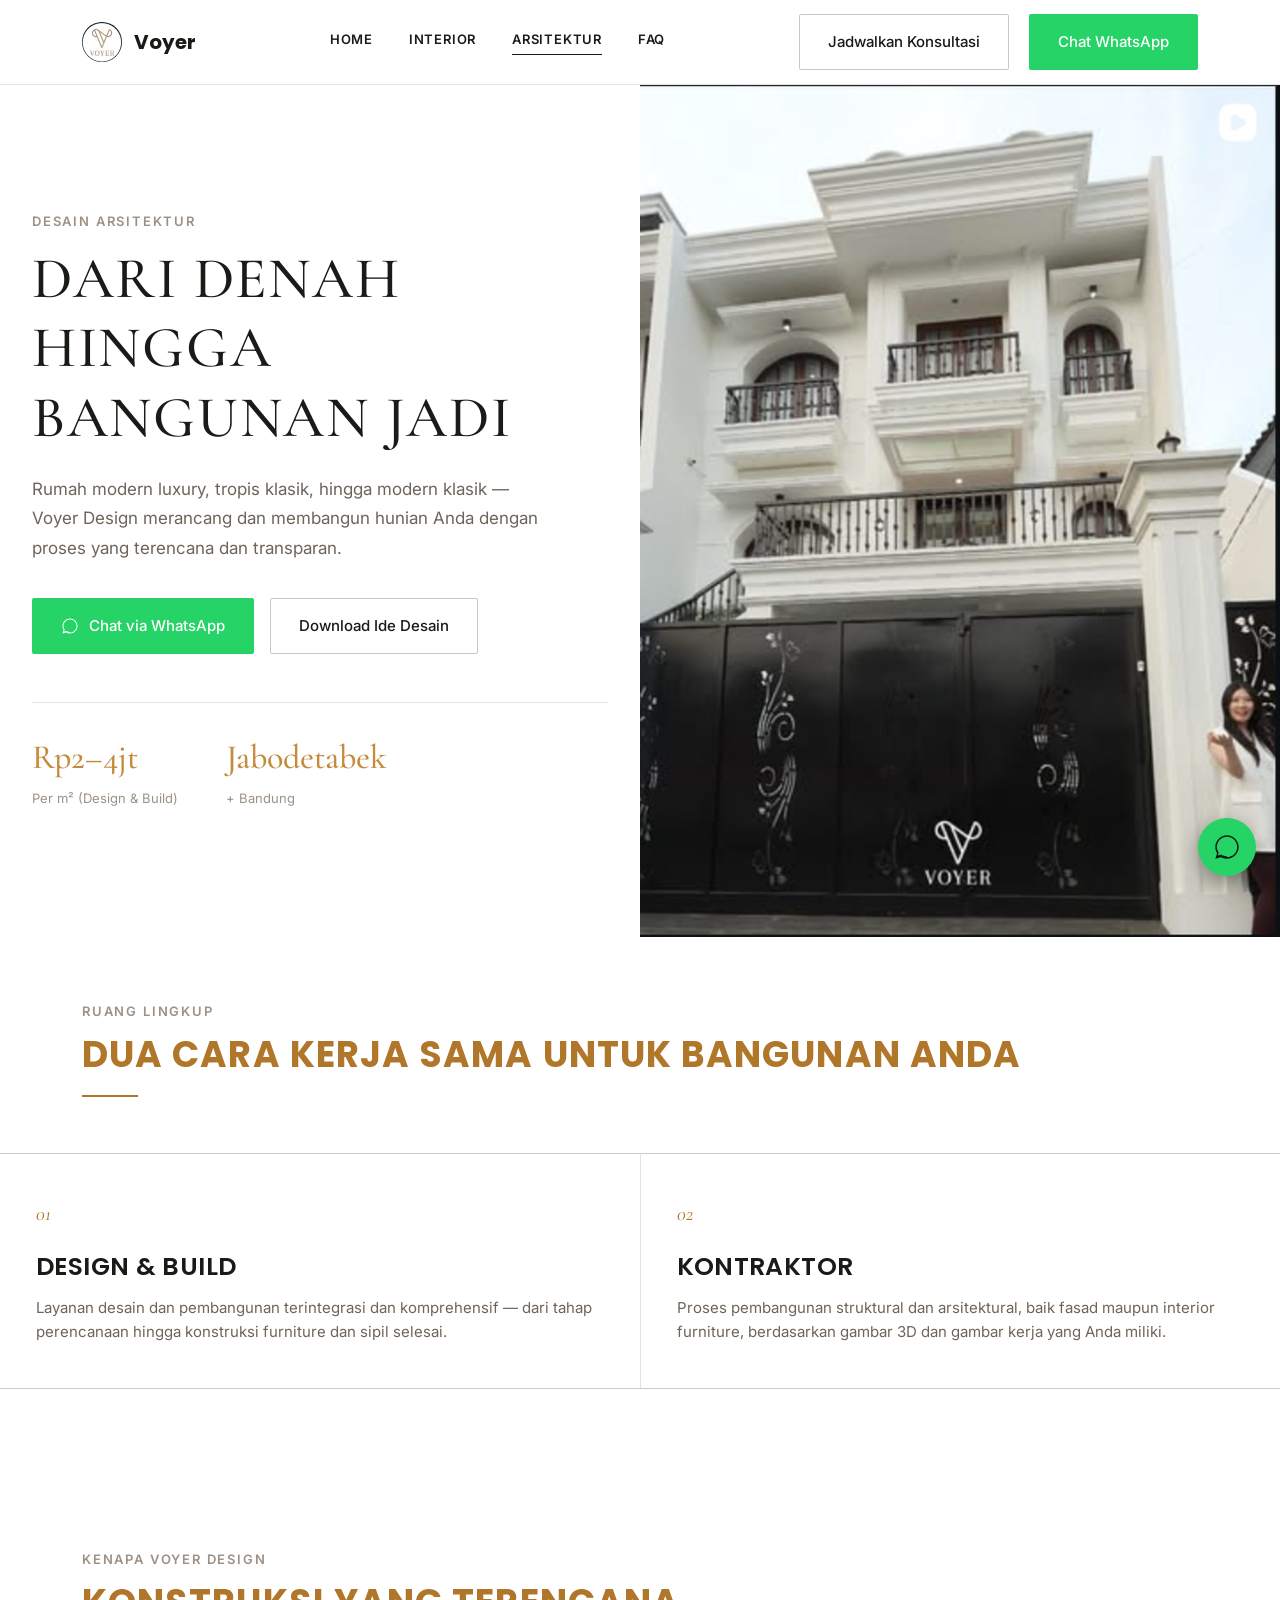
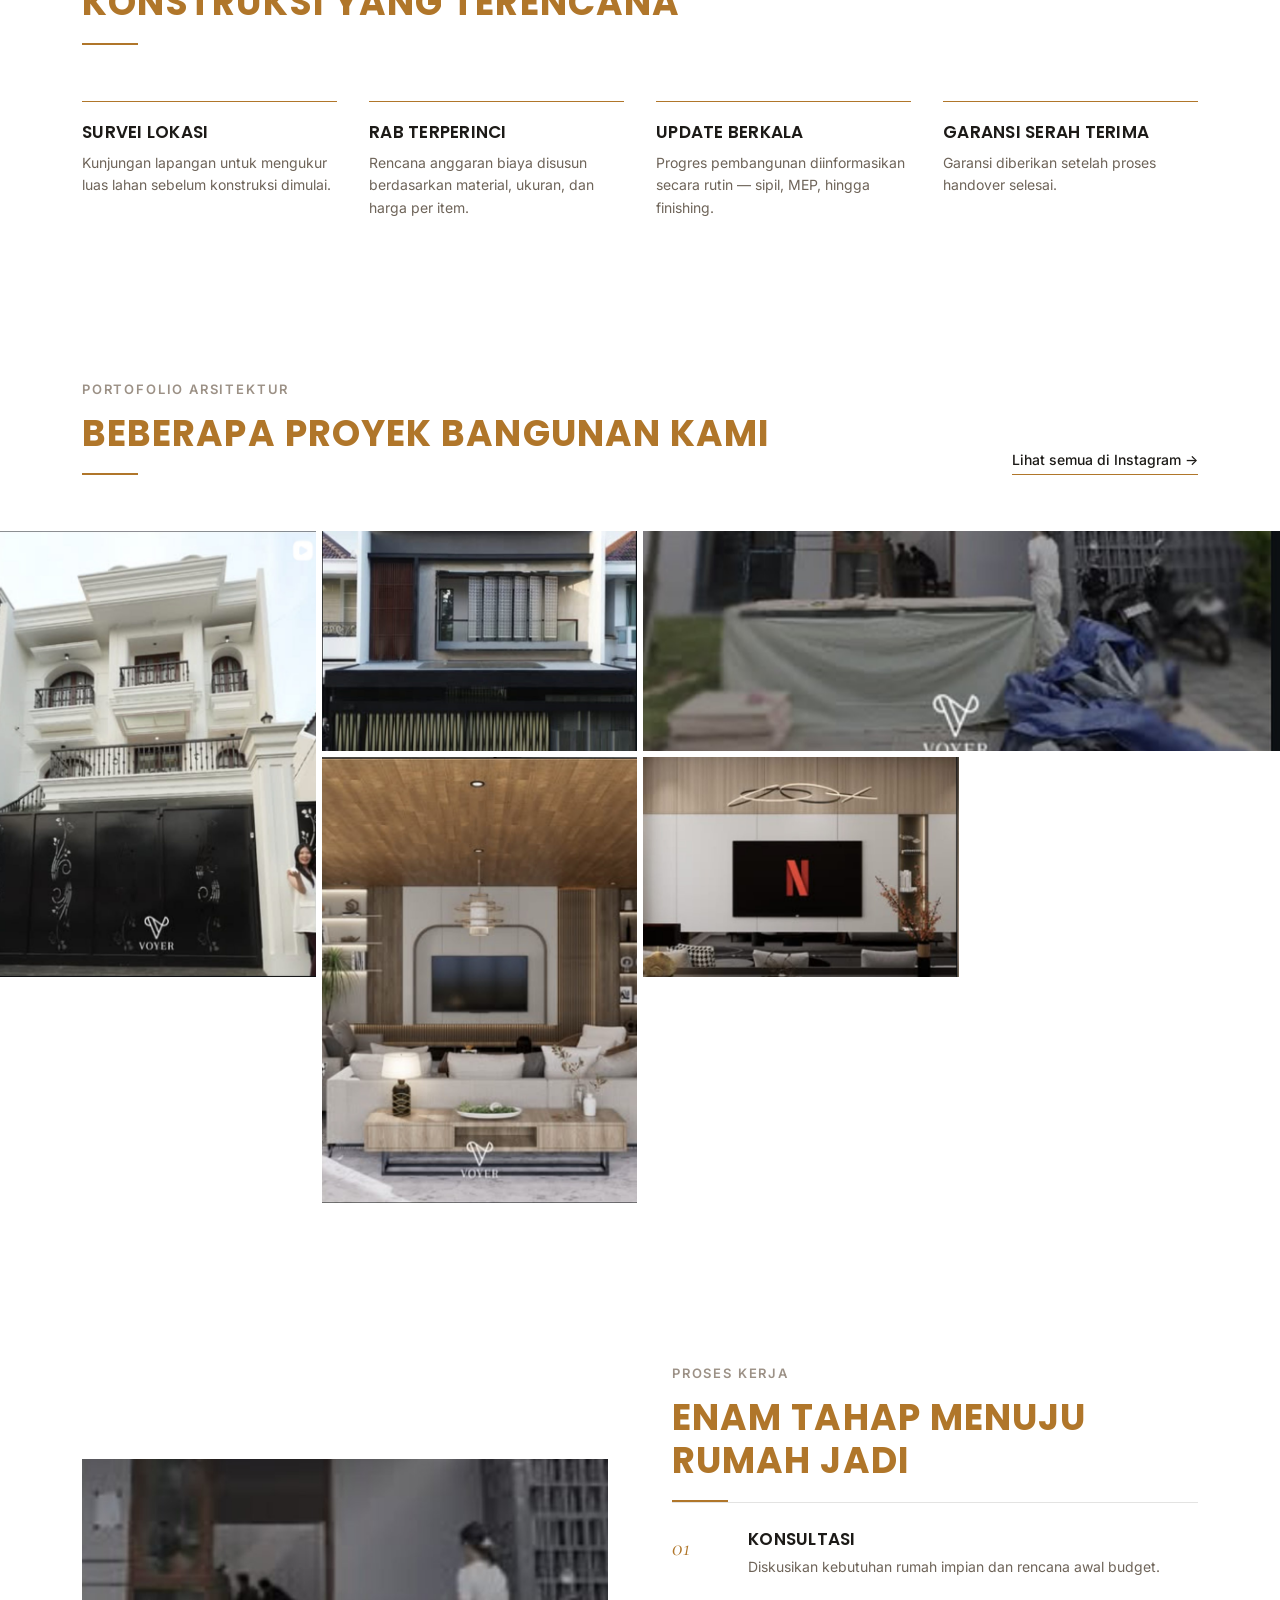
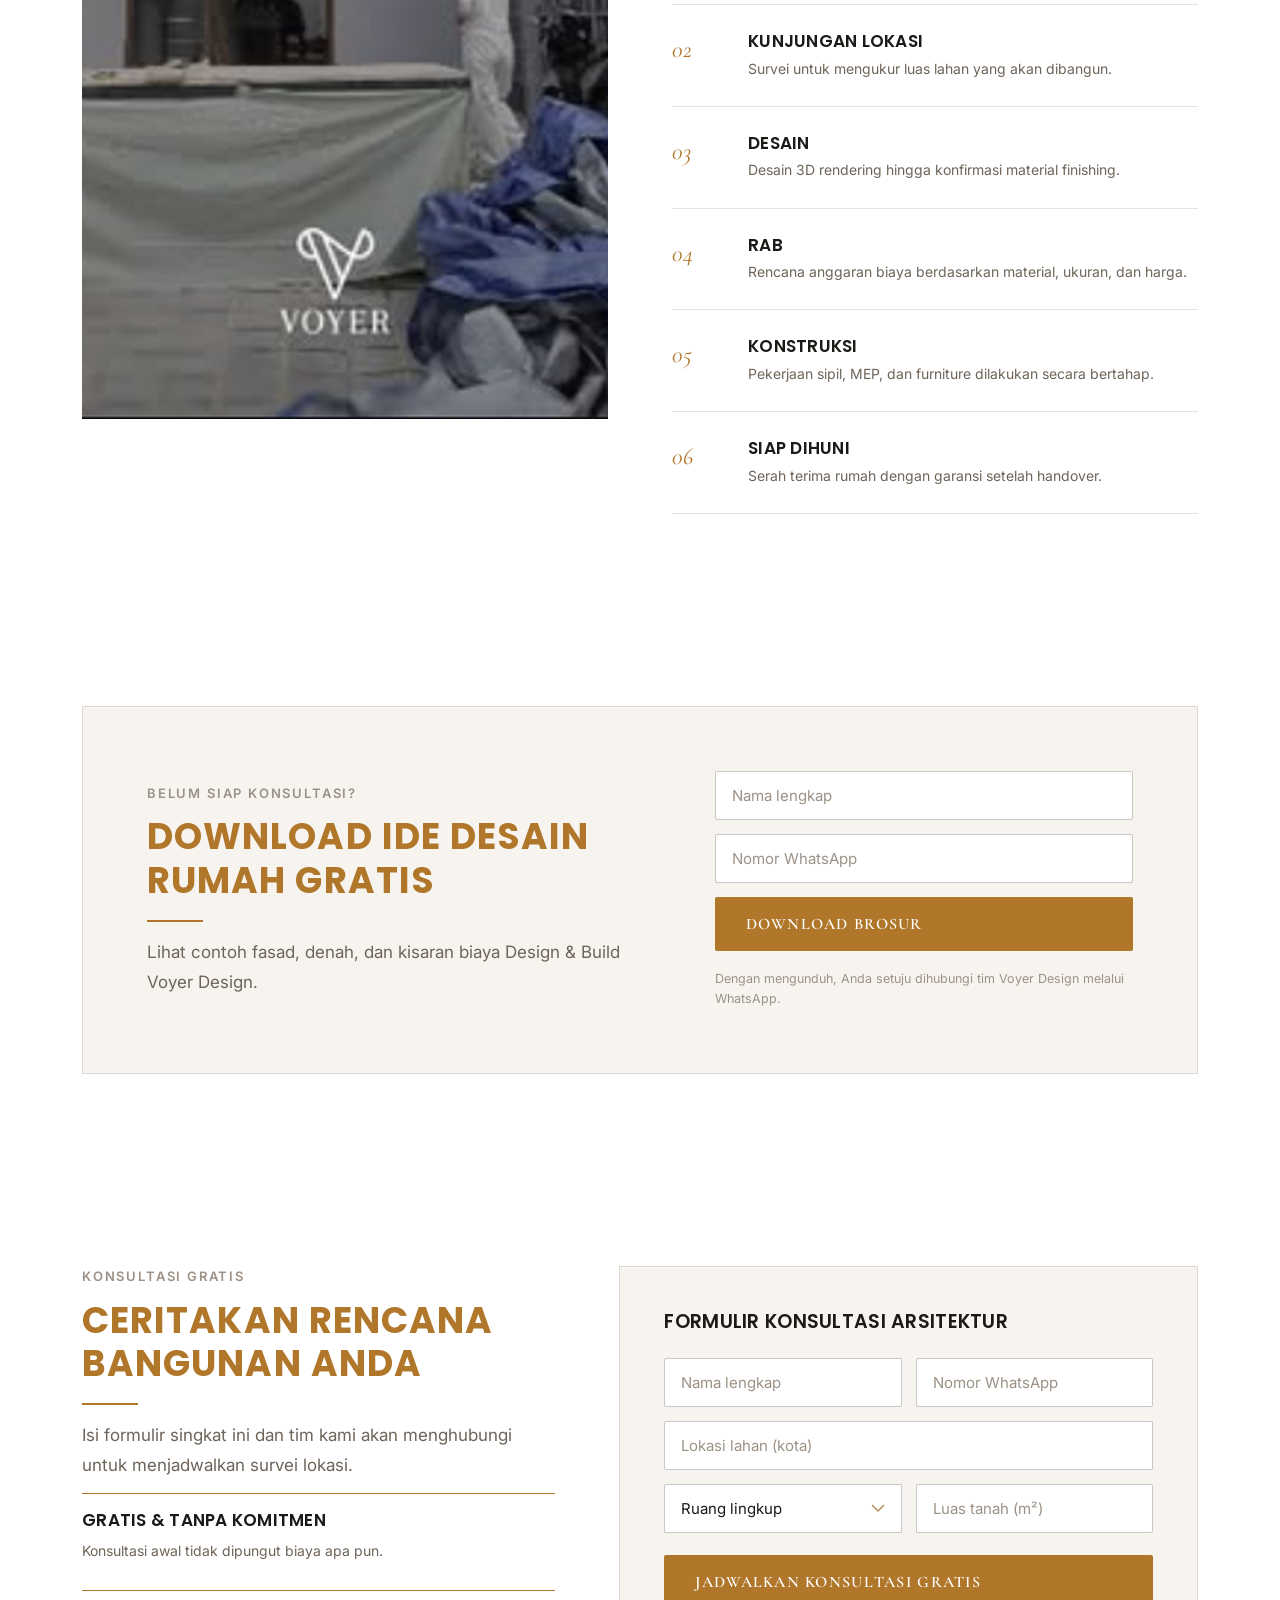
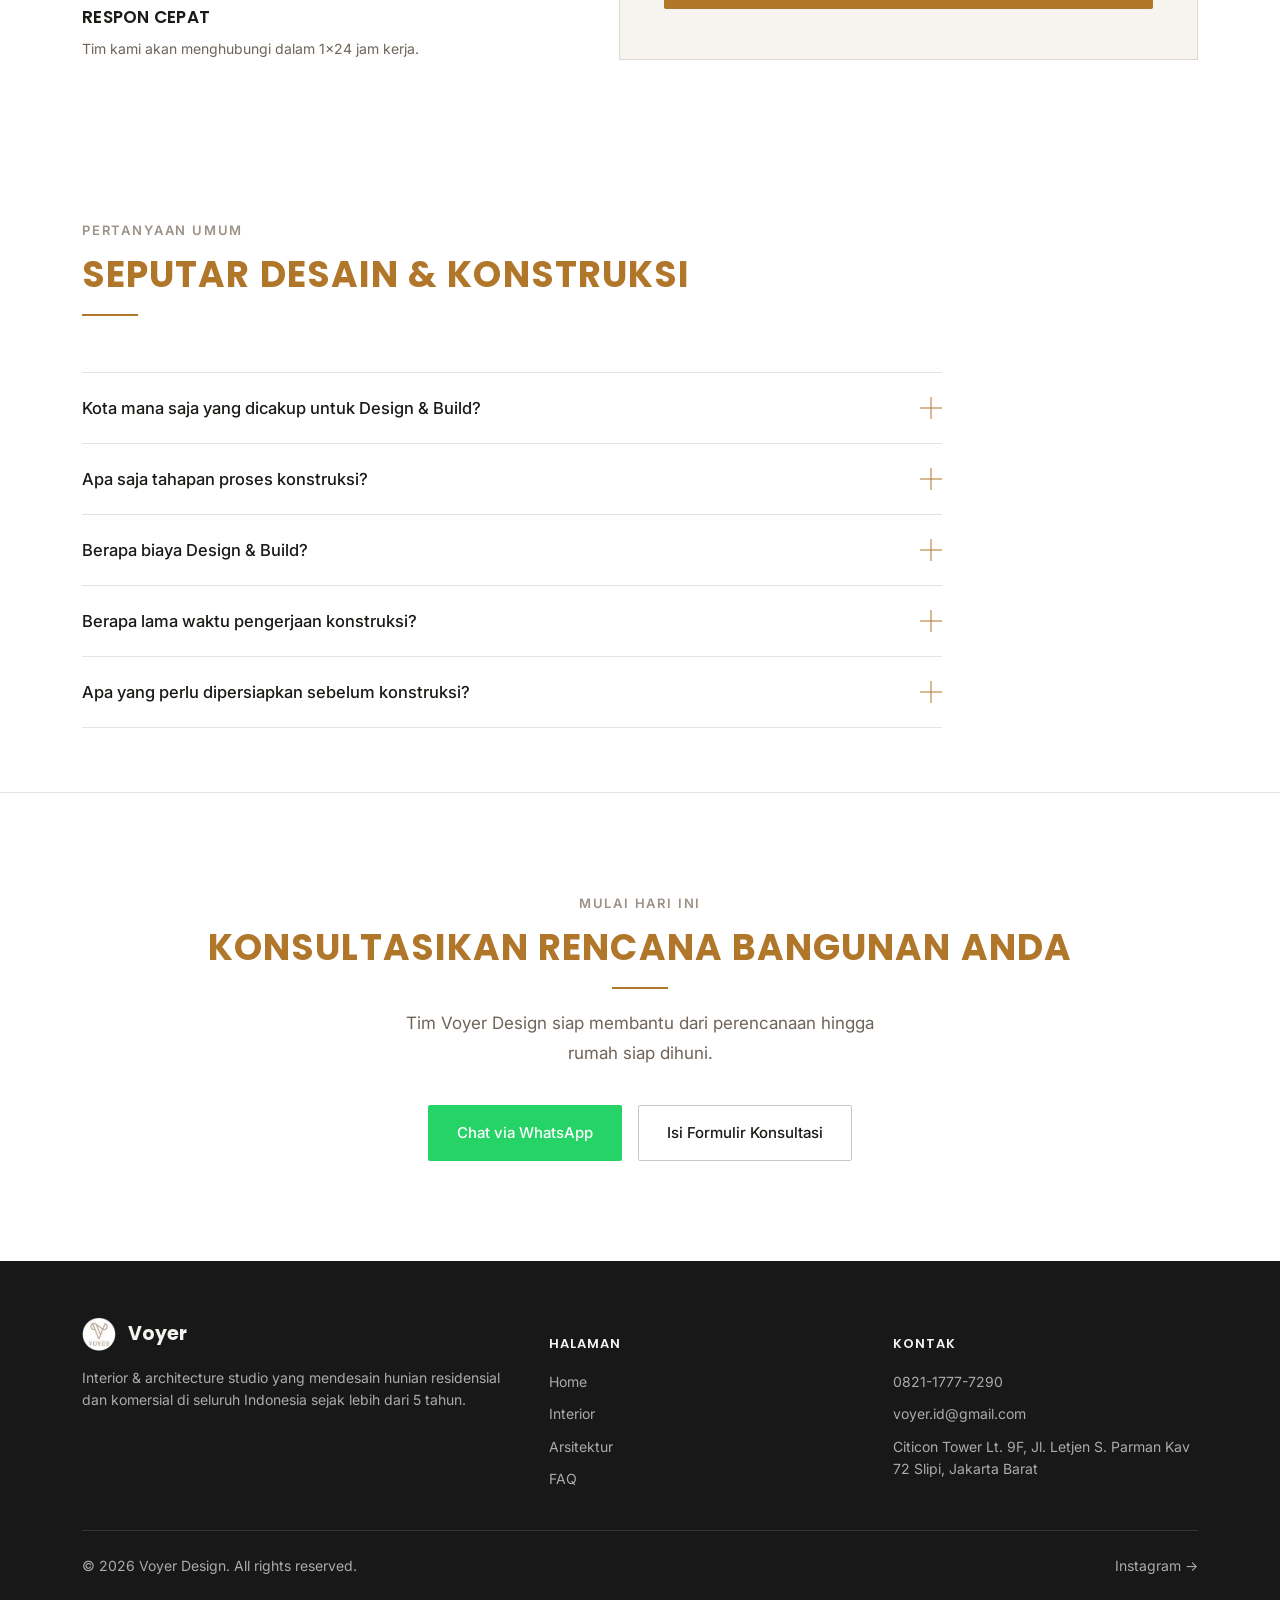
==== arsitektur.html @ edaf07e4 "Voyer lander v1" ====
<!DOCTYPE html>
<html lang="id">
<head>
<meta charset="UTF-8">
<meta name="viewport" content="width=device-width, initial-scale=1.0">
<title>Desain Arsitektur & Kontraktor — Voyer Design</title>
<meta name="description" content="Jasa desain arsitektur dan kontraktor Voyer Design: Design & Build serta konstruksi terintegrasi untuk area Jabodetabek dan Bandung.">
<link rel="icon" href="assets/img/voyer-logo.jpg">
<link rel="stylesheet" href="css/style.css">
</head>
<body>

<!-- ============ HEADER ============ -->
<header class="site-header">
  <div class="wrap">
    <a href="index.html" class="brand">
      <img src="assets/img/voyer-logo.jpg" alt="Voyer Design">
      <span>Voyer</span>
    </a>
    <nav class="main-nav">
      <a href="index.html">Home</a>
      <a href="interior.html">Interior</a>
      <a href="arsitektur.html" class="active">Arsitektur</a>
      <a href="#faq">FAQ</a>
    </nav>
    <div class="header-cta">
      <a class="btn btn-outline" href="#consult">Jadwalkan Konsultasi</a>
      <a class="btn btn-wa" href="https://wa.me/6282117777290?text=Halo%20Voyer%20Design%2C%20saya%20ingin%20konsultasi%20gratis%20desain%20%26%20bangun%20rumah." target="_blank" rel="noopener">
        Chat WhatsApp
      </a>
    </div>
    <button class="nav-toggle" aria-label="Buka menu">&#9776;</button>
  </div>
</header>

<div class="mobile-nav">
  <div class="mobile-nav-top">
    <span class="brand"><img src="assets/img/voyer-logo.jpg" alt="Voyer Design"><span>Voyer</span></span>
    <button class="mobile-nav-close" aria-label="Tutup menu" style="background:none;border:none;color:var(--ink);font-size:28px;">&times;</button>
  </div>
  <a href="index.html">Home</a>
  <a href="interior.html">Interior</a>
  <a href="arsitektur.html">Arsitektur</a>
  <a href="#faq">FAQ</a>
  <a class="btn btn-wa" href="https://wa.me/6282117777290?text=Halo%20Voyer%20Design%2C%20saya%20ingin%20konsultasi%20gratis%20desain%20%26%20bangun%20rumah." target="_blank" rel="noopener">Chat WhatsApp</a>
</div>

<!-- ============ HERO ============ -->
<section class="hero" style="padding:0;">
  <div class="hero-copy">
    <span class="eyebrow">Desain Arsitektur</span>
    <h1>Dari denah hingga bangunan jadi</h1>
    <p class="lead">Rumah modern luxury, tropis klasik, hingga modern klasik — Voyer Design merancang dan membangun hunian Anda dengan proses yang terencana dan transparan.</p>
    <div class="hero-actions">
      <a class="btn btn-wa" href="https://wa.me/6282117777290?text=Halo%20Voyer%20Design%2C%20saya%20ingin%20konsultasi%20gratis%20desain%20%26%20bangun%20rumah." target="_blank" rel="noopener">
        <svg viewBox="0 0 24 24" fill="currentColor"><path d="M12 2C6.5 2 2 6.5 2 12c0 1.9.5 3.7 1.5 5.3L2 22l4.9-1.3c1.5.8 3.2 1.3 5.1 1.3 5.5 0 10-4.5 10-10S17.5 2 12 2zm0 18c-1.7 0-3.3-.5-4.7-1.3l-.3-.2-2.9.8.8-2.8-.2-.3C3.8 15 3.3 13.5 3.3 12c0-4.8 3.9-8.7 8.7-8.7s8.7 3.9 8.7 8.7-3.9 8.7-8.7 8.7z"/></svg>
        Chat via WhatsApp
      </a>
      <a class="btn btn-outline" href="#brosur">Download Ide Desain</a>
    </div>
    <div class="hero-stats">
      <div><strong>Rp2–4jt</strong><span>Per m² (Design & Build)</span></div>
      <div><strong>Jabodetabek</strong><span>+ Bandung</span></div>
    </div>
  </div>
  <div class="hero-media">
    <img src="assets/img/exterior-classic.jpg" alt="Desain arsitektur rumah klasik oleh Voyer Design">
  </div>
</section>

<!-- ============ 2 OFFERINGS (arsitektur-specific) ============ -->
<section class="tight">
  <div class="wrap">
    <div class="section-head">
      <div>
        <span class="eyebrow">Ruang Lingkup</span>
        <h2>Dua cara kerja sama untuk bangunan Anda</h2>
      </div>
    </div>
  </div>
  <div class="offer-grid" style="grid-template-columns:repeat(2,1fr);">
    <div class="offer-card">
      <span class="num">01</span>
      <h3>Design & Build</h3>
      <p>Layanan desain dan pembangunan terintegrasi dan komprehensif — dari tahap perencanaan hingga konstruksi furniture dan sipil selesai.</p>
    </div>
    <div class="offer-card">
      <span class="num">02</span>
      <h3>Kontraktor</h3>
      <p>Proses pembangunan struktural dan arsitektural, baik fasad maupun interior furniture, berdasarkan gambar 3D dan gambar kerja yang Anda miliki.</p>
    </div>
  </div>
</section>

<!-- ============ WHY US ============ -->
<section>
  <div class="wrap">
    <div class="section-head">
      <div>
        <span class="eyebrow">Kenapa Voyer Design</span>
        <h2>Konstruksi yang terencana</h2>
      </div>
    </div>
    <div class="diff-grid">
      <div class="diff-item">
        <h3>Survei lokasi</h3>
        <p>Kunjungan lapangan untuk mengukur luas lahan sebelum konstruksi dimulai.</p>
      </div>
      <div class="diff-item">
        <h3>RAB terperinci</h3>
        <p>Rencana anggaran biaya disusun berdasarkan material, ukuran, dan harga per item.</p>
      </div>
      <div class="diff-item">
        <h3>Update berkala</h3>
        <p>Progres pembangunan diinformasikan secara rutin — sipil, MEP, hingga finishing.</p>
      </div>
      <div class="diff-item">
        <h3>Garansi serah terima</h3>
        <p>Garansi diberikan setelah proses handover selesai.</p>
      </div>
    </div>
  </div>
</section>

<!-- ============ GALLERY ============ -->
<section class="tight">
  <div class="wrap section-head">
    <div>
      <span class="eyebrow">Portofolio Arsitektur</span>
      <h2>Beberapa proyek bangunan kami</h2>
    </div>
    <a class="tile-link" href="https://www.instagram.com/voyerdesign/" target="_blank" rel="noopener">Lihat semua di Instagram &rarr;</a>
  </div>
  <div class="gallery-grid">
    <a class="tall" href="https://www.instagram.com/voyerdesign/" target="_blank" rel="noopener"><img src="assets/img/exterior-classic.jpg" alt="Eksterior rumah klasik"></a>
    <a href="https://www.instagram.com/voyerdesign/" target="_blank" rel="noopener"><img src="assets/img/exterior-modern.jpg" alt="Eksterior rumah modern"></a>
    <a class="span-2" href="https://www.instagram.com/voyerdesign/" target="_blank" rel="noopener"><img src="assets/img/process-site.jpg" alt="Proses konstruksi lapangan"></a>
    <a class="tall" href="https://www.instagram.com/voyerdesign/" target="_blank" rel="noopener"><img src="assets/img/interior-livingroom.jpg" alt="Interior hasil Design & Build"></a>
    <a href="https://www.instagram.com/voyerdesign/" target="_blank" rel="noopener"><img src="assets/img/interior-tvwall.jpg" alt="Interior hasil Design & Build"></a>
  </div>
</section>

<!-- ============ PROCESS ============ -->
<section>
  <div class="wrap process">
    <div class="process-media">
      <img src="assets/img/process-site.jpg" alt="Proses konstruksi Voyer Design">
    </div>
    <div>
      <span class="eyebrow">Proses Kerja</span>
      <h2>Enam tahap menuju rumah jadi</h2>
      <div class="steps">
        <div class="step"><span class="num">01</span><div><h3>Konsultasi</h3><p>Diskusikan kebutuhan rumah impian dan rencana awal budget.</p></div></div>
        <div class="step"><span class="num">02</span><div><h3>Kunjungan lokasi</h3><p>Survei untuk mengukur luas lahan yang akan dibangun.</p></div></div>
        <div class="step"><span class="num">03</span><div><h3>Desain</h3><p>Desain 3D rendering hingga konfirmasi material finishing.</p></div></div>
        <div class="step"><span class="num">04</span><div><h3>RAB</h3><p>Rencana anggaran biaya berdasarkan material, ukuran, dan harga.</p></div></div>
        <div class="step"><span class="num">05</span><div><h3>Konstruksi</h3><p>Pekerjaan sipil, MEP, dan furniture dilakukan secara bertahap.</p></div></div>
        <div class="step"><span class="num">06</span><div><h3>Siap dihuni</h3><p>Serah terima rumah dengan garansi setelah handover.</p></div></div>
      </div>
    </div>
  </div>
</section>

<!-- ============ BROCHURE DOWNLOAD ============ -->
<section id="brosur">
  <div class="wrap">
    <div class="magnet">
      <div>
        <span class="eyebrow">Belum siap konsultasi?</span>
        <h2>Download ide desain rumah gratis</h2>
        <p class="lead" style="margin-top:16px;">Lihat contoh fasad, denah, dan kisaran biaya Design &amp; Build Voyer Design.</p>
      </div>
      <div>
        <form class="magnet-form" id="brochure-form">
          <input class="field" type="text" name="name" placeholder="Nama lengkap" required>
          <input class="field" type="tel" name="phone" placeholder="Nomor WhatsApp" required>
          <button class="btn btn-brass" type="submit">Download Brosur</button>
          <p class="form-note">Dengan mengunduh, Anda setuju dihubungi tim Voyer Design melalui WhatsApp.</p>
          <div class="form-success" id="brochure-success">Terima kasih! Brosur sedang diunduh, dan tim kami akan segera menghubungi Anda.</div>
        </form>
      </div>
    </div>
  </div>
</section>

<!-- ============ CONSULTATION FORM ============ -->
<section id="consult">
  <div class="wrap consult">
    <div>
      <span class="eyebrow">Konsultasi Gratis</span>
      <h2>Ceritakan rencana bangunan Anda</h2>
      <p class="lead" style="margin-top:16px;">Isi formulir singkat ini dan tim kami akan menghubungi untuk menjadwalkan survei lokasi.</p>
      <div class="consult-points">
        <div class="diff-item">
          <h3>Gratis &amp; tanpa komitmen</h3>
          <p>Konsultasi awal tidak dipungut biaya apa pun.</p>
        </div>
        <div class="diff-item">
          <h3>Respon cepat</h3>
          <p>Tim kami akan menghubungi dalam 1x24 jam kerja.</p>
        </div>
      </div>
    </div>
    <div class="consult-form">
      <h3>Formulir Konsultasi Arsitektur</h3>
      <form id="consult-form">
        <div class="form-row">
          <input class="field" type="text" name="name" placeholder="Nama lengkap" required>
          <input class="field" type="tel" name="phone" placeholder="Nomor WhatsApp" required>
        </div>
        <input class="field" type="text" name="location" placeholder="Lokasi lahan (kota)">
        <div class="form-row">
          <select class="field" name="scope">
            <option value="">Ruang lingkup</option>
            <option>Design & Build</option>
            <option>Kontraktor</option>
            <option>Belum yakin</option>
          </select>
          <input class="field" type="text" name="landarea" placeholder="Luas tanah (m²)">
        </div>
        <button class="btn btn-brass" type="submit" style="margin-top:8px;">Jadwalkan Konsultasi Gratis</button>
      </form>
      <div class="form-success" id="consult-success">Terima kasih! Permintaan konsultasi Anda sudah kami terima — tim Voyer Design akan segera menghubungi Anda via WhatsApp.</div>
    </div>
  </div>
</section>

<!-- ============ FAQ (arsitektur-relevant subset) ============ -->
<section id="faq" class="tight">
  <div class="wrap">
    <div class="section-head">
      <div>
        <span class="eyebrow">Pertanyaan Umum</span>
        <h2>Seputar desain & konstruksi</h2>
      </div>
    </div>
    <div class="faq-list">

      <div class="faq-item">
        <button class="faq-q"><span>Kota mana saja yang dicakup untuk Design & Build?</span><span class="icon"></span></button>
        <div class="faq-a"><div class="faq-a-inner">Untuk pemesanan Design &amp; Build Interior maupun bangunan, cakupan kami meliputi area Jakarta, Bogor, Depok, Tangerang, Bekasi (Jabodetabek), dan Bandung.</div></div>
      </div>

      <div class="faq-item">
        <button class="faq-q"><span>Apa saja tahapan proses konstruksi?</span><span class="icon"></span></button>
        <div class="faq-a"><div class="faq-a-inner">Konsultasi, kunjungan lokasi untuk mengukur lahan, desain 3D rendering, penyusunan RAB, proses instalasi bertahap (sipil, MEP, furniture), hingga serah terima dengan garansi.</div></div>
      </div>

      <div class="faq-item">
        <button class="faq-q"><span>Berapa biaya Design & Build?</span><span class="icon"></span></button>
        <div class="faq-a"><div class="faq-a-inner">Perkiraan biaya Design &amp; Build dimulai dari Rp2 juta hingga Rp4 juta per m² luas bangunan, tergantung material dan kompleksitas desain.</div></div>
      </div>

      <div class="faq-item">
        <button class="faq-q"><span>Berapa lama waktu pengerjaan konstruksi?</span><span class="icon"></span></button>
        <div class="faq-a"><div class="faq-a-inner">Umumnya proyek membutuhkan waktu 2–3 bulan, tergantung luas proyek, jumlah revisi desain, dan kompleksitas pekerjaan.</div></div>
      </div>

      <div class="faq-item">
        <button class="faq-q"><span>Apa yang perlu dipersiapkan sebelum konstruksi?</span><span class="icon"></span></button>
        <div class="faq-a"><div class="faq-a-inner">Informasi lokasi dan ukuran lahan, serta preferensi gaya arsitektur — misalnya rumah modern luxury, tropis klasik, atau modern klasik.</div></div>
      </div>

    </div>
  </div>
</section>

<!-- ============ FINAL CTA ============ -->
<section class="cta-band">
  <div class="wrap">
    <span class="eyebrow">Mulai hari ini</span>
    <h2>Konsultasikan rencana bangunan Anda</h2>
    <p class="lead">Tim Voyer Design siap membantu dari perencanaan hingga rumah siap dihuni.</p>
    <div class="hero-actions">
      <a class="btn btn-wa" href="https://wa.me/6282117777290?text=Halo%20Voyer%20Design%2C%20saya%20ingin%20konsultasi%20gratis%20desain%20%26%20bangun%20rumah." target="_blank" rel="noopener">Chat via WhatsApp</a>
      <a class="btn btn-outline" href="#consult">Isi Formulir Konsultasi</a>
    </div>
  </div>
</section>

<!-- ============ FOOTER ============ -->
<footer class="site-footer">
  <div class="wrap">
    <div class="footer-grid">
      <div>
        <div class="footer-brand"><img src="assets/img/voyer-logo.jpg" alt="Voyer Design"><span>Voyer</span></div>
        <p>Interior &amp; architecture studio yang mendesain hunian residensial dan komersial di seluruh Indonesia sejak lebih dari 5 tahun.</p>
      </div>
      <div>
        <h4>Halaman</h4>
        <ul>
          <li><a href="index.html">Home</a></li>
          <li><a href="interior.html">Interior</a></li>
          <li><a href="arsitektur.html">Arsitektur</a></li>
          <li><a href="#faq">FAQ</a></li>
        </ul>
      </div>
      <div>
        <h4>Kontak</h4>
        <ul>
          <li>0821-1777-7290</li>
          <li>voyer.id@gmail.com</li>
          <li>Citicon Tower Lt. 9F, Jl. Letjen S. Parman Kav 72 Slipi, Jakarta Barat</li>
        </ul>
      </div>
    </div>
    <div class="footer-bottom">
      <span>&copy; 2026 Voyer Design. All rights reserved.</span>
      <a href="https://www.instagram.com/voyerdesign/" target="_blank" rel="noopener">Instagram &rarr;</a>
    </div>
  </div>
</footer>

<a class="wa-float" href="https://wa.me/6282117777290?text=Halo%20Voyer%20Design%2C%20saya%20ingin%20konsultasi%20gratis%20desain%20%26%20bangun%20rumah." target="_blank" rel="noopener" aria-label="Chat WhatsApp">
  <svg viewBox="0 0 24 24" fill="#0d1f14"><path d="M12 2C6.5 2 2 6.5 2 12c0 1.9.5 3.7 1.5 5.3L2 22l4.9-1.3c1.5.8 3.2 1.3 5.1 1.3 5.5 0 10-4.5 10-10S17.5 2 12 2zm0 18c-1.7 0-3.3-.5-4.7-1.3l-.3-.2-2.9.8.8-2.8-.2-.3C3.8 15 3.3 13.5 3.3 12c0-4.8 3.9-8.7 8.7-8.7s8.7 3.9 8.7 8.7-3.9 8.7-8.7 8.7z"/></svg>
</a>

<script src="js/main.js"></script>
</body>
</html>
---- css/style.css ----
/* ============================================================
   VOYER DESIGN — konsultasi.voyerdesign.com
   Design tokens matched to voyerdesign.com brand:
   warm white/cream ground, brass-orange accent, near-black footer.
   Serif caps (Cormorant Garamond) for hero/CTA display moments,
   Poppins bold caps for section headers, Inter for body/UI.
   ============================================================ */

@import url('https://fonts.googleapis.com/css2?family=Cormorant+Garamond:wght@500;600&family=Poppins:wght@600;700&family=Inter:wght@400;500;600&display=swap');

:root {
  --bg: #ffffff;
  --bg-soft: #f7f4ef;
  --surface: #f7f4ef;
  --surface-raised: #f1ebe1;
  --ink: #1c1a17;
  --ink-muted: #6e6459;
  --ink-faint: #9c9186;
  --brass: #b0762a;
  --brass-bright: #c68a3d;
  --brass-dim: #8f5f1e;
  --hairline: rgba(28, 26, 23, 0.12);
  --hairline-strong: rgba(28, 26, 23, 0.24);
  --wa: #25d366;

  --footer-bg: #181818;
  --footer-ink: #f5f3ef;
  --footer-muted: #ababab;
  --footer-hair: rgba(255, 255, 255, 0.12);

  --serif: 'Cormorant Garamond', 'Times New Roman', serif;
  --display: 'Poppins', -apple-system, BlinkMacSystemFont, sans-serif;
  --sans: 'Inter', -apple-system, BlinkMacSystemFont, sans-serif;

  --max: 1180px;
}

* { box-sizing: border-box; }

html { scroll-behavior: smooth; }

body {
  margin: 0;
  background: var(--bg);
  color: var(--ink);
  font-family: var(--sans);
  font-size: 16px;
  line-height: 1.6;
  -webkit-font-smoothing: antialiased;
}

img { max-width: 100%; display: block; }

a { color: inherit; text-decoration: none; }

.wrap {
  max-width: var(--max);
  margin: 0 auto;
  padding: 0 32px;
}

h1, h2, h3 {
  line-height: 1.2;
  margin: 0;
  color: var(--ink);
}

h1 {
  font-family: var(--serif);
  font-weight: 500;
  font-size: clamp(36px, 5vw, 58px);
  text-transform: uppercase;
  letter-spacing: 0.03em;
}

h2 {
  font-family: var(--display);
  font-weight: 700;
  font-size: clamp(26px, 3vw, 36px);
  text-transform: uppercase;
  letter-spacing: 0.03em;
  color: var(--brass);
  position: relative;
  padding-bottom: 20px;
}
h2::after {
  content: '';
  position: absolute;
  left: 0;
  bottom: 0;
  width: 56px;
  height: 2px;
  background: var(--brass);
}
.cta-band h2::after,
.section-head.centered h2::after {
  left: 50%;
  transform: translateX(-50%);
}

h3 {
  font-family: var(--display);
  font-weight: 600;
  font-size: 19px;
  text-transform: uppercase;
  letter-spacing: 0.015em;
  color: var(--ink);
}

p { margin: 0; }

.eyebrow {
  font-family: var(--sans);
  font-weight: 600;
  font-size: 13px;
  text-transform: uppercase;
  letter-spacing: 0.14em;
  color: var(--ink-faint);
  margin-bottom: 12px;
  display: block;
}

.lead {
  font-size: 17px;
  color: var(--ink-muted);
  max-width: 46ch;
  line-height: 1.75;
}

.hairline { border: none; border-top: 1px solid var(--hairline); margin: 0; }

/* ---------- Buttons ---------- */

.btn {
  display: inline-flex;
  align-items: center;
  gap: 10px;
  padding: 15px 28px;
  font-family: var(--sans);
  font-size: 15px;
  font-weight: 500;
  border-radius: 2px;
  border: 1px solid transparent;
  cursor: pointer;
  transition: background 0.2s ease, border-color 0.2s ease, color 0.2s ease;
  white-space: nowrap;
}

.btn-wa {
  background: var(--wa);
  color: #ffffff;
}
.btn-wa:hover { background: #1fbd5c; }

.btn-outline {
  background: transparent;
  border-color: var(--hairline-strong);
  color: var(--ink);
}
.btn-outline:hover { border-color: var(--brass); color: var(--brass); }

.btn-brass {
  background: var(--brass);
  color: #fff;
  font-family: var(--serif);
  font-weight: 600;
  font-size: 16px;
  text-transform: uppercase;
  letter-spacing: 0.08em;
  padding: 16px 30px;
}
.btn-brass:hover { background: var(--brass-bright); }

.btn svg { width: 18px; height: 18px; flex-shrink: 0; }

/* ---------- Header ---------- */

.site-header {
  position: sticky;
  top: 0;
  z-index: 50;
  background: rgba(255, 255, 255, 0.92);
  backdrop-filter: blur(8px);
  border-bottom: 1px solid var(--hairline);
}

.site-header .wrap {
  display: flex;
  align-items: center;
  justify-content: space-between;
  height: 84px;
}

.brand {
  display: flex;
  align-items: center;
  gap: 12px;
}

.brand img {
  width: 40px;
  height: 40px;
  border-radius: 50%;
}

.brand span {
  font-family: var(--display);
  font-weight: 700;
  font-size: 20px;
  color: var(--ink);
  letter-spacing: 0;
}

.main-nav {
  display: flex;
  align-items: center;
  gap: 36px;
}

.main-nav a {
  font-size: 13px;
  font-weight: 600;
  text-transform: uppercase;
  letter-spacing: 0.06em;
  color: var(--ink);
  padding-bottom: 4px;
  border-bottom: 1px solid transparent;
  transition: color 0.2s ease, border-color 0.2s ease;
}

.main-nav a:hover { color: var(--brass); }

.main-nav a.active {
  color: var(--ink);
  border-color: var(--ink);
}

.header-cta { display: flex; align-items: center; gap: 20px; }

.nav-toggle {
  display: none;
  background: none;
  border: none;
  color: var(--ink);
  font-size: 26px;
  cursor: pointer;
  line-height: 1;
}

@media (max-width: 860px) {
  .main-nav { display: none; }
  .nav-toggle { display: block; }
  .header-cta .btn-outline { display: none; }
}

/* ---------- Hero ---------- */

.hero {
  display: grid;
  grid-template-columns: 1fr 1fr;
  align-items: stretch;
  min-height: 640px;
}

.hero-copy {
  display: flex;
  flex-direction: column;
  justify-content: center;
  padding: 60px 32px 60px 0;
  margin-left: 32px;
}

.hero-copy h1 { margin-bottom: 22px; }

.hero-actions {
  display: flex;
  gap: 16px;
  margin-top: 34px;
  flex-wrap: wrap;
}

.hero-media {
  position: relative;
  overflow: hidden;
}

.hero-media img {
  width: 100%;
  height: 100%;
  object-fit: cover;
}

.hero-stats {
  display: flex;
  gap: 48px;
  margin-top: 48px;
  padding-top: 28px;
  border-top: 1px solid var(--hairline);
}

.hero-stats div strong {
  display: block;
  font-family: var(--serif);
  font-size: 34px;
  color: var(--brass-bright);
  font-weight: 500;
}

.hero-stats div span {
  font-size: 13px;
  color: var(--ink-faint);
}

@media (max-width: 900px) {
  .hero { grid-template-columns: 1fr; min-height: auto; }
  .hero-copy { margin-left: 0; padding: 48px 24px 32px; }
  .hero-media { height: 360px; }
}

/* ---------- Section scaffolding ---------- */

section { padding: 96px 0; }
section.tight { padding: 64px 0; }

.section-head {
  display: flex;
  justify-content: space-between;
  align-items: flex-end;
  gap: 32px;
  margin-bottom: 56px;
}

.section-head .lead { margin-top: 14px; }

@media (max-width: 720px) {
  .section-head { flex-direction: column; align-items: flex-start; }
}

/* ---------- Service split tiles (home) ---------- */

.service-split {
  display: grid;
  grid-template-columns: 1fr 1fr;
  gap: 2px;
  background: var(--hairline);
}

.service-tile {
  position: relative;
  min-height: 480px;
  background: var(--surface);
  overflow: hidden;
  display: flex;
  align-items: flex-end;
}

.service-tile img {
  position: absolute;
  inset: 0;
  width: 100%;
  height: 100%;
  object-fit: cover;
  transition: transform 0.6s ease;
}

.service-tile:hover img { transform: scale(1.05); }

.service-tile::after {
  content: '';
  position: absolute;
  inset: 0;
  background: linear-gradient(180deg, rgba(10,9,7,0) 30%, rgba(10,9,7,0.88) 100%);
}

.service-tile-body {
  position: relative;
  z-index: 2;
  padding: 40px;
  width: 100%;
}

.service-tile-body .eyebrow { color: var(--brass-bright); }

.service-tile-body h3 {
  font-size: 28px;
  margin-bottom: 10px;
  color: #ffffff;
}

.service-tile-body p {
  color: rgba(255, 255, 255, 0.78);
  max-width: 40ch;
  margin-bottom: 18px;
}

.tile-link {
  font-size: 14px;
  font-weight: 500;
  border-bottom: 1px solid var(--brass);
  padding-bottom: 3px;
  color: var(--ink);
}

.service-tile-body .tile-link {
  color: #ffffff;
  border-bottom-color: var(--brass-bright);
}

@media (max-width: 760px) {
  .service-split { grid-template-columns: 1fr; }
}

/* ---------- 3-up service / offering cards ---------- */

.offer-grid {
  display: grid;
  grid-template-columns: repeat(3, 1fr);
  gap: 1px;
  background: var(--hairline);
  border-top: 1px solid var(--hairline);
  border-bottom: 1px solid var(--hairline);
}

.offer-card {
  background: var(--bg);
  padding: 44px 36px;
}

.offer-card .num {
  font-family: var(--serif);
  font-style: italic;
  color: var(--brass);
  font-size: 20px;
  margin-bottom: 22px;
  display: block;
}

.offer-card h3 { margin-bottom: 14px; font-size: 25px; }
.offer-card p { color: var(--ink-muted); font-size: 15px; }

@media (max-width: 800px) {
  .offer-grid { grid-template-columns: 1fr; }
}

/* ---------- Why us / differentiators ---------- */

.diff-grid {
  display: grid;
  grid-template-columns: repeat(4, 1fr);
  gap: 32px;
}

.diff-item { border-top: 1px solid var(--brass); padding-top: 20px; }
.diff-item h3 { font-size: 17px; margin-bottom: 10px; }
.diff-item p { font-size: 14px; color: var(--ink-muted); }

@media (max-width: 900px) {
  .diff-grid { grid-template-columns: repeat(2, 1fr); }
}
@media (max-width: 540px) {
  .diff-grid { grid-template-columns: 1fr; }
}

/* ---------- Gallery ---------- */

.gallery-grid {
  display: grid;
  grid-template-columns: repeat(4, 1fr);
  grid-auto-rows: 220px;
  gap: 6px;
}

.gallery-grid a { position: relative; overflow: hidden; display: block; }
.gallery-grid img { width: 100%; height: 100%; object-fit: cover; transition: transform 0.5s ease; }
.gallery-grid a:hover img { transform: scale(1.08); }

.gallery-grid .span-2 { grid-column: span 2; }
.gallery-grid .tall { grid-row: span 2; }

@media (max-width: 760px) {
  .gallery-grid { grid-template-columns: repeat(2, 1fr); grid-auto-rows: 180px; }
  .gallery-grid .span-2 { grid-column: span 2; }
  .gallery-grid .tall { grid-row: span 1; }
}

/* ---------- Process steps ---------- */

.process {
  display: grid;
  grid-template-columns: 1fr 1fr;
  gap: 64px;
  align-items: center;
}

.process-media { position: relative; }
.process-media img { width: 100%; height: 560px; object-fit: cover; }

.steps { border-top: 1px solid var(--hairline); }

.step {
  display: grid;
  grid-template-columns: 56px 1fr;
  gap: 20px;
  padding: 26px 0;
  border-bottom: 1px solid var(--hairline);
}

.step .num {
  font-family: var(--serif);
  font-style: italic;
  font-size: 24px;
  color: var(--brass);
}

.step h3 { font-size: 17px; margin-bottom: 6px; }
.step p { font-size: 14px; color: var(--ink-muted); }

@media (max-width: 900px) {
  .process { grid-template-columns: 1fr; gap: 32px; }
  .process-media img { height: 320px; }
}

/* ---------- Lead magnet (brochure) ---------- */

.magnet {
  background: var(--surface);
  border: 1px solid var(--hairline);
  padding: 64px;
  display: grid;
  grid-template-columns: 1.1fr 0.9fr;
  gap: 56px;
  align-items: center;
}

.magnet-form { display: flex; flex-direction: column; gap: 14px; }

.field {
  background: var(--bg);
  border: 1px solid var(--hairline-strong);
  color: var(--ink);
  font-family: var(--sans);
  font-size: 15px;
  padding: 14px 16px;
  border-radius: 2px;
  width: 100%;
}
.field:focus { outline: none; border-color: var(--brass); }
.field::placeholder { color: var(--ink-faint); }

.form-note { font-size: 12.5px; color: var(--ink-faint); margin-top: 4px; }

.form-success {
  display: none;
  background: rgba(63, 169, 106, 0.12);
  border: 1px solid var(--wa);
  color: var(--ink);
  padding: 16px 18px;
  font-size: 14px;
  border-radius: 2px;
}
.form-success.visible { display: block; }

@media (max-width: 900px) {
  .magnet { grid-template-columns: 1fr; padding: 40px 28px; }
}

/* ---------- Consultation form ---------- */

.consult {
  display: grid;
  grid-template-columns: 0.9fr 1.1fr;
  gap: 64px;
}

.consult-form {
  background: var(--surface);
  border: 1px solid var(--hairline);
  padding: 44px;
}

.form-row { display: grid; grid-template-columns: 1fr 1fr; gap: 14px; }

.consult-form form { display: flex; flex-direction: column; gap: 14px; margin-top: 24px; }

.field-label { font-size: 13px; color: var(--ink-muted); margin-bottom: 6px; display: block; }

select.field { appearance: none; background: var(--bg) url('data:image/svg+xml;utf8,<svg xmlns="http://www.w3.org/2000/svg" width="14" height="9"><path d="M1 1l6 6 6-6" stroke="%23b6905c" stroke-width="1.5" fill="none"/></svg>') no-repeat right 16px center; }

.consult-points { display: flex; flex-direction: column; gap: 28px; padding-top: 12px; }
.consult-points .diff-item { border-top: 1px solid var(--brass); padding-top: 16px; }

@media (max-width: 900px) {
  .consult { grid-template-columns: 1fr; gap: 36px; }
  .consult-form { padding: 28px; }
  .form-row { grid-template-columns: 1fr; }
}

/* ---------- FAQ ---------- */

.faq-list { border-top: 1px solid var(--hairline); max-width: 860px; }

.faq-item { border-bottom: 1px solid var(--hairline); }

.faq-q {
  width: 100%;
  background: none;
  border: none;
  text-align: left;
  padding: 24px 0;
  display: flex;
  justify-content: space-between;
  align-items: center;
  gap: 20px;
  cursor: pointer;
  color: var(--ink);
  font-family: var(--sans);
  font-size: 16.5px;
  font-weight: 500;
}

.faq-q .icon {
  flex-shrink: 0;
  width: 22px;
  height: 22px;
  position: relative;
}
.faq-q .icon::before,
.faq-q .icon::after {
  content: '';
  position: absolute;
  background: var(--brass);
  transition: transform 0.25s ease;
}
.faq-q .icon::before { width: 100%; height: 1px; top: 50%; left: 0; transform: translateY(-50%); }
.faq-q .icon::after { width: 1px; height: 100%; left: 50%; top: 0; transform: translateX(-50%); }

.faq-item.open .faq-q .icon::after { transform: translateX(-50%) rotate(90deg); opacity: 0; }

.faq-a {
  max-height: 0;
  overflow: hidden;
  transition: max-height 0.3s ease;
}

.faq-a-inner {
  padding: 0 0 26px;
  color: var(--ink-muted);
  font-size: 15px;
  line-height: 1.75;
  max-width: 70ch;
}

/* ---------- Final CTA band ---------- */

.cta-band {
  text-align: center;
  padding: 100px 0;
  border-top: 1px solid var(--hairline);
}

.cta-band h2 { margin-bottom: 20px; }
.cta-band .lead { margin: 0 auto 36px; text-align: center; }
.cta-band .hero-actions { justify-content: center; }

/* ---------- Footer ---------- */

.site-footer {
  background: var(--footer-bg);
  padding: 56px 0 32px;
  font-size: 14px;
  color: var(--footer-muted);
}

.footer-grid {
  display: grid;
  grid-template-columns: 1.4fr 1fr 1fr;
  gap: 40px;
  margin-bottom: 40px;
}

.footer-grid h4 {
  font-family: var(--display);
  font-size: 13px;
  text-transform: uppercase;
  letter-spacing: 0.08em;
  color: var(--footer-ink);
  margin-bottom: 16px;
  font-weight: 600;
}

.footer-grid ul { list-style: none; margin: 0; padding: 0; display: flex; flex-direction: column; gap: 10px; }
.footer-grid li, .footer-grid a { color: var(--footer-muted); }
.footer-grid a:hover { color: var(--brass-bright); }

.footer-brand { display: flex; align-items: center; gap: 12px; margin-bottom: 16px; }
.footer-brand img { width: 34px; height: 34px; border-radius: 50%; }
.footer-brand span { font-family: var(--display); font-weight: 700; font-size: 19px; color: var(--footer-ink); }

.footer-bottom {
  display: flex;
  justify-content: space-between;
  padding-top: 24px;
  border-top: 1px solid var(--footer-hair);
  flex-wrap: wrap;
  gap: 12px;
  color: var(--footer-muted);
}
.footer-bottom a:hover { color: var(--brass-bright); }

@media (max-width: 760px) {
  .footer-grid { grid-template-columns: 1fr; }
}

/* ---------- Sticky WA button (mobile) ---------- */

.wa-float {
  position: fixed;
  right: 24px;
  bottom: 24px;
  z-index: 60;
  width: 58px;
  height: 58px;
  border-radius: 50%;
  background: var(--wa);
  display: flex;
  align-items: center;
  justify-content: center;
  box-shadow: 0 6px 20px rgba(0,0,0,0.35);
}
.wa-float svg { width: 28px; height: 28px; }

/* ---------- Mobile nav drawer ---------- */

.mobile-nav {
  position: fixed;
  inset: 0;
  background: var(--bg);
  z-index: 70;
  display: none;
  flex-direction: column;
  padding: 28px 32px;
}
.mobile-nav.open { display: flex; }

.mobile-nav-top { display: flex; justify-content: space-between; align-items: center; margin-bottom: 48px; }
.mobile-nav a {
  font-family: var(--display);
  font-weight: 600;
  font-size: 22px;
  text-transform: uppercase;
  letter-spacing: 0.02em;
  padding: 16px 0;
  border-bottom: 1px solid var(--hairline);
  color: var(--ink);
}
.mobile-nav .btn {
  margin-top: 24px;
  justify-content: center;
  border-bottom: none;
  text-transform: none;
  font-size: 15px;
  letter-spacing: normal;
}
.mobile-nav .btn-wa { color: #ffffff; }
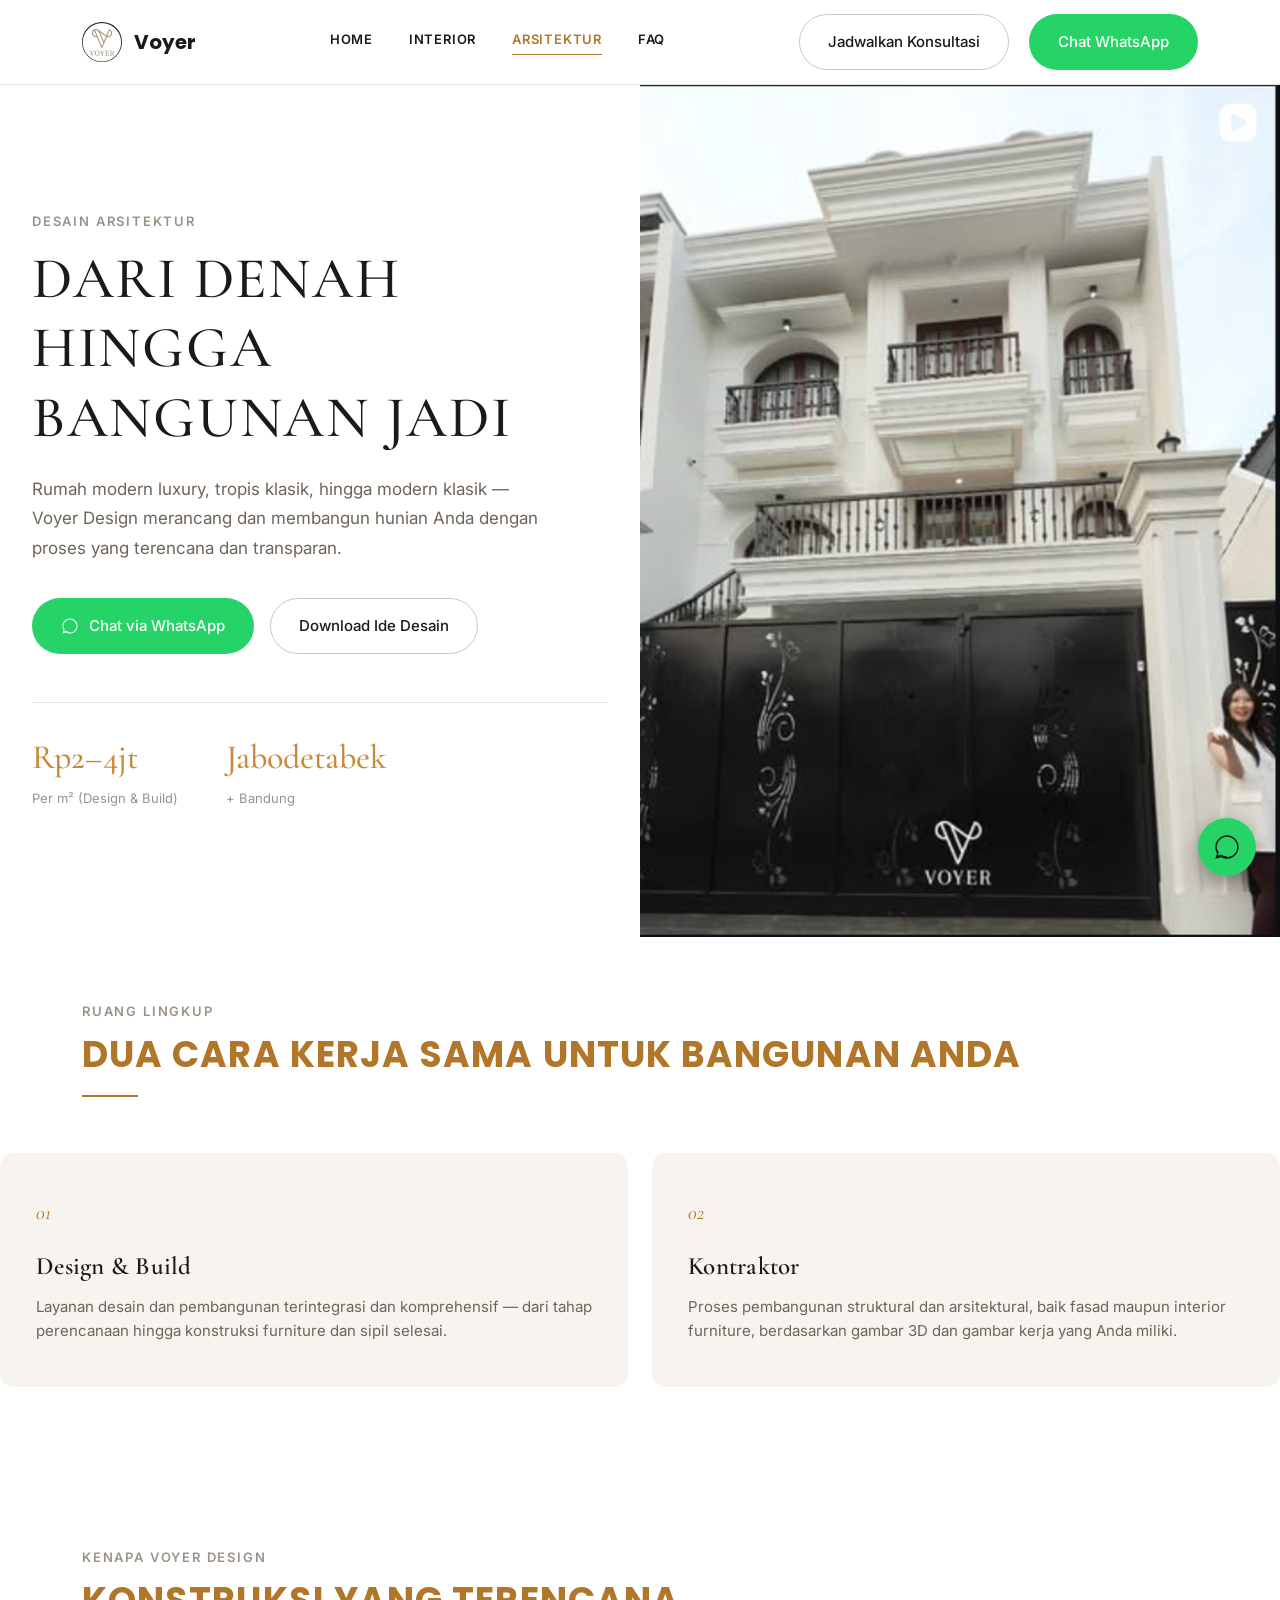
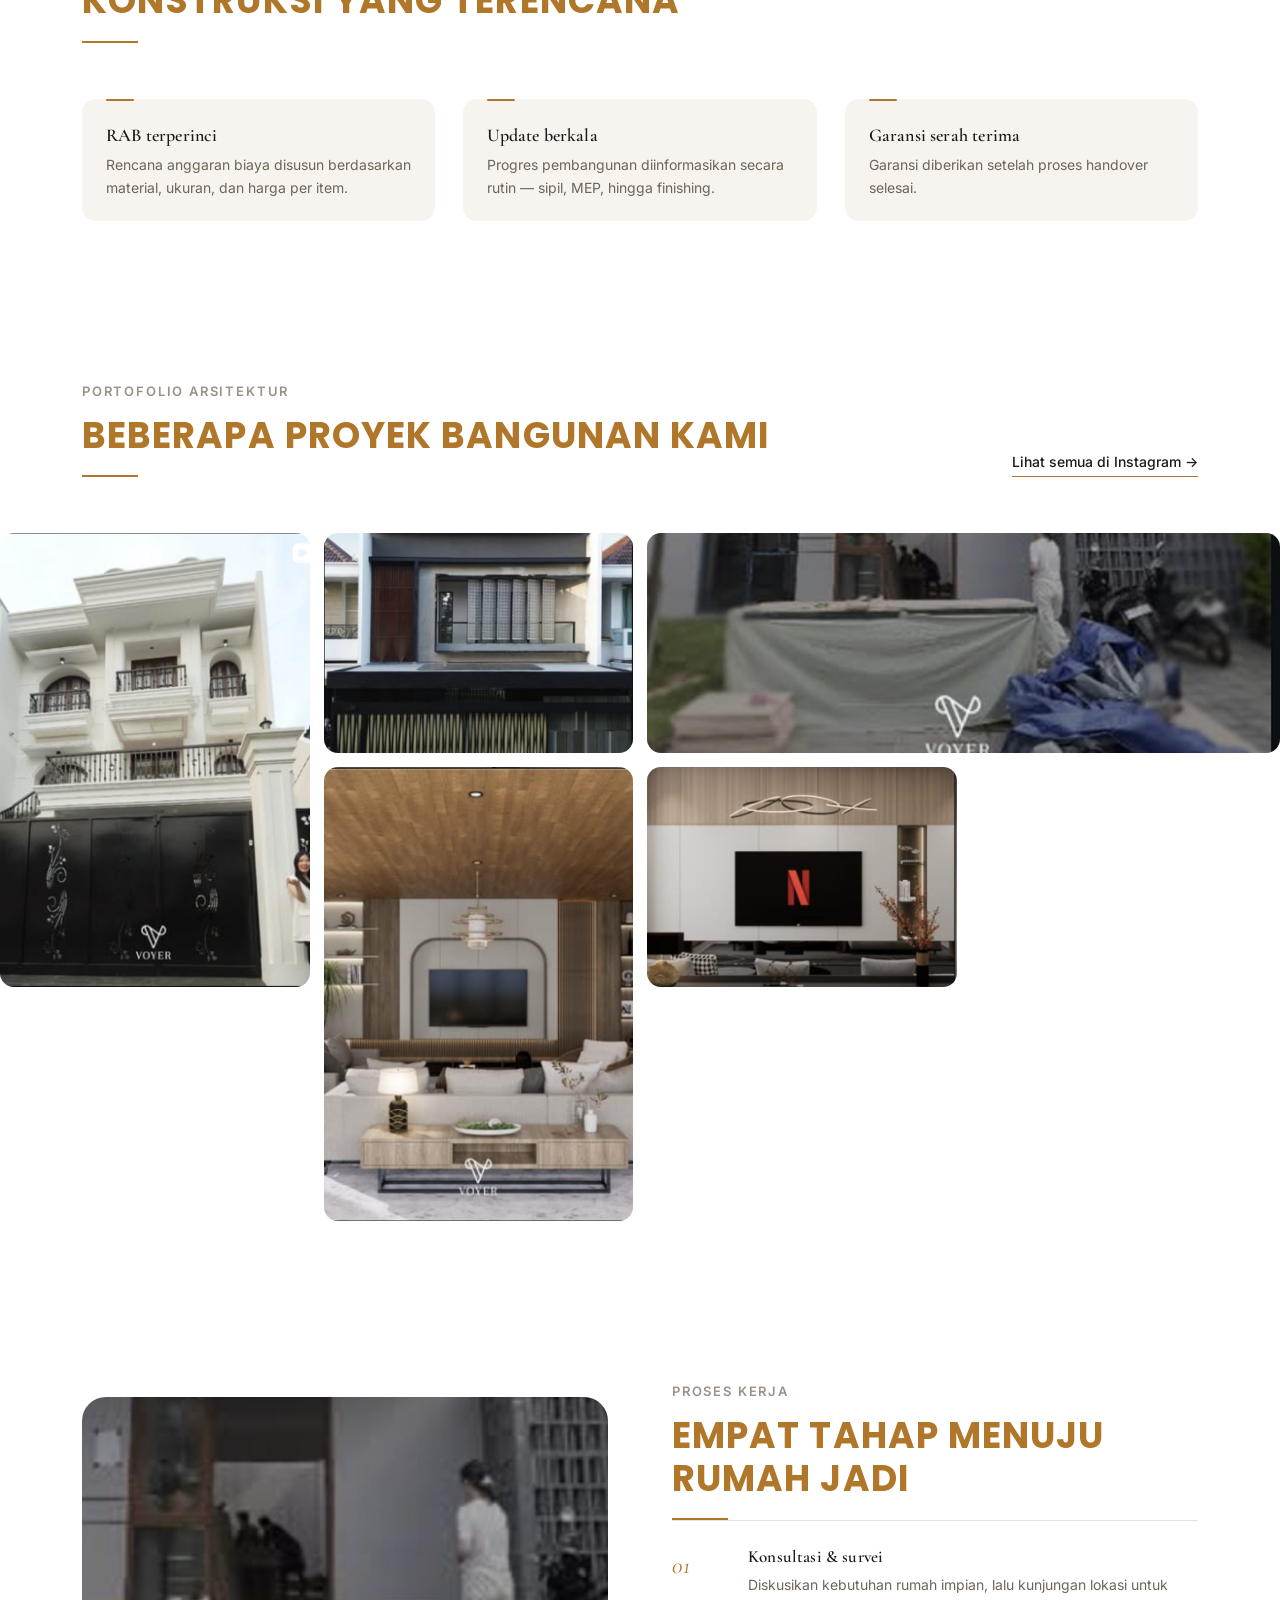
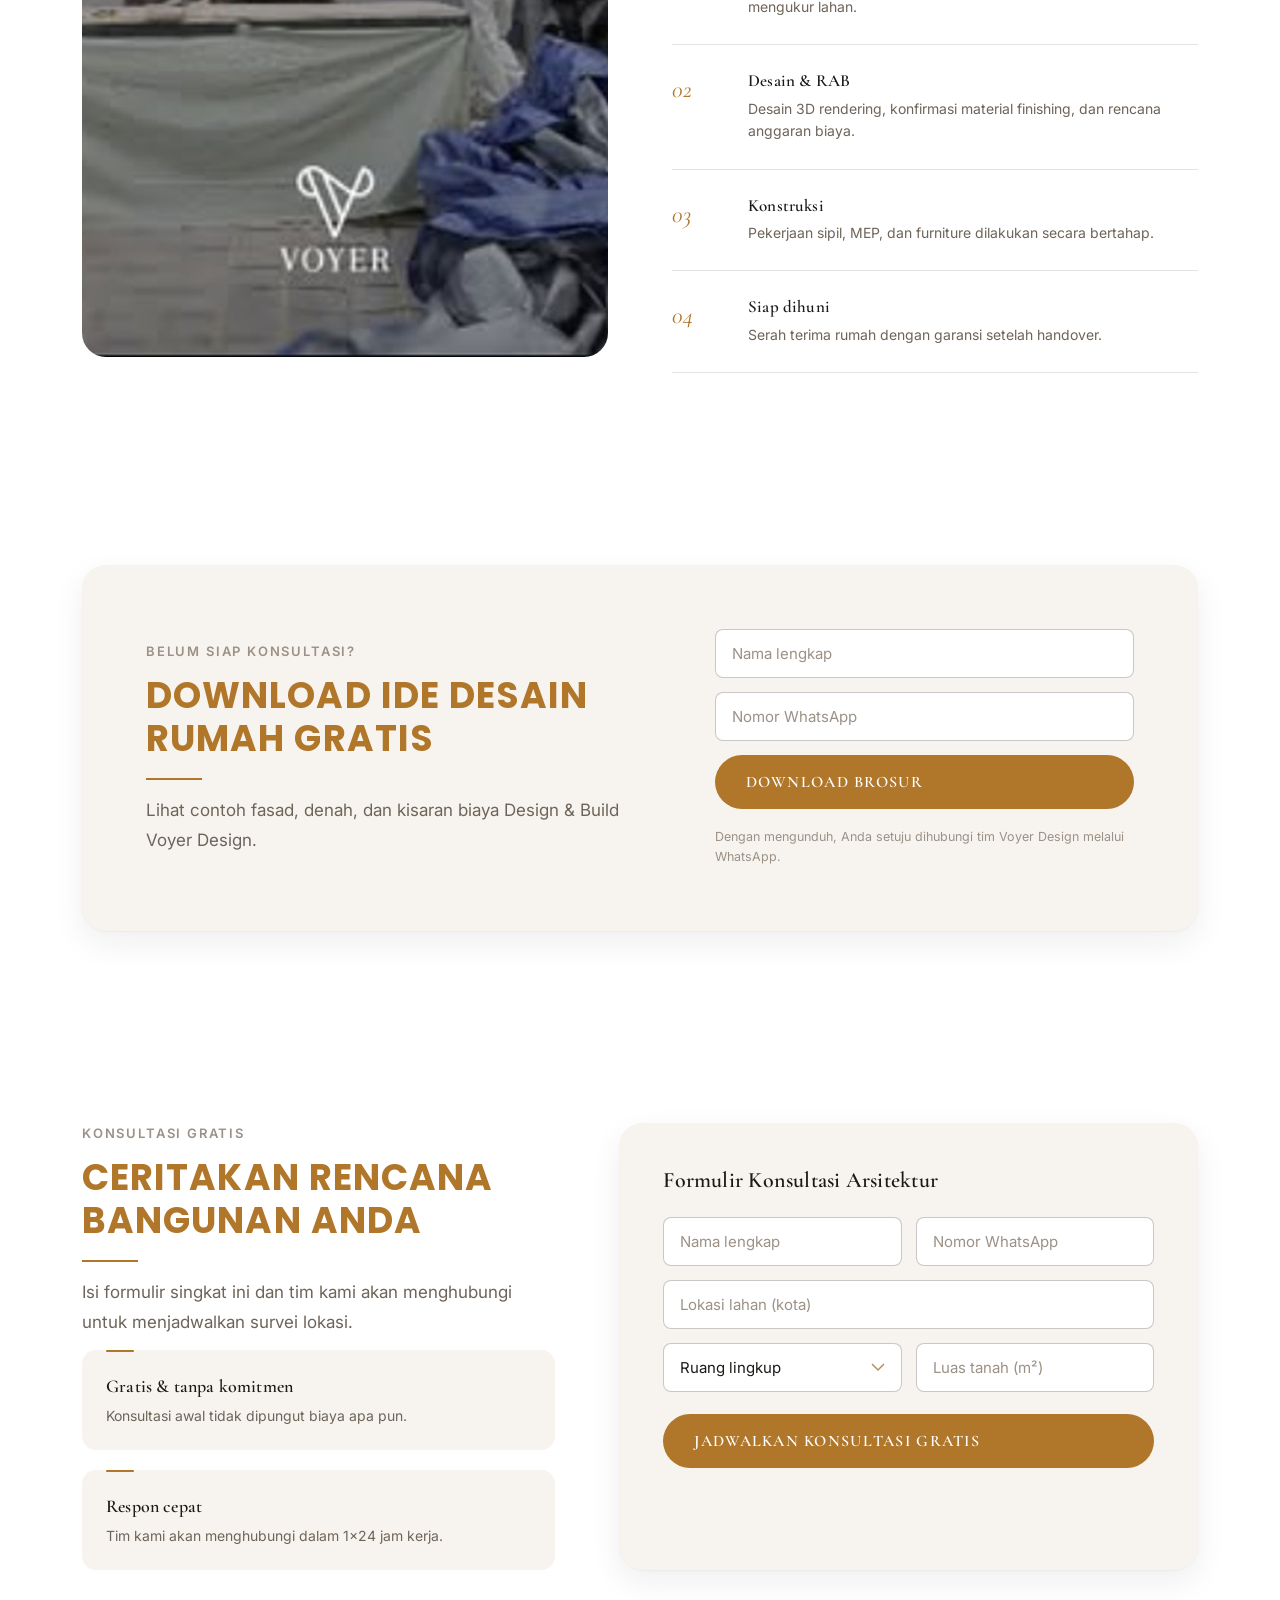
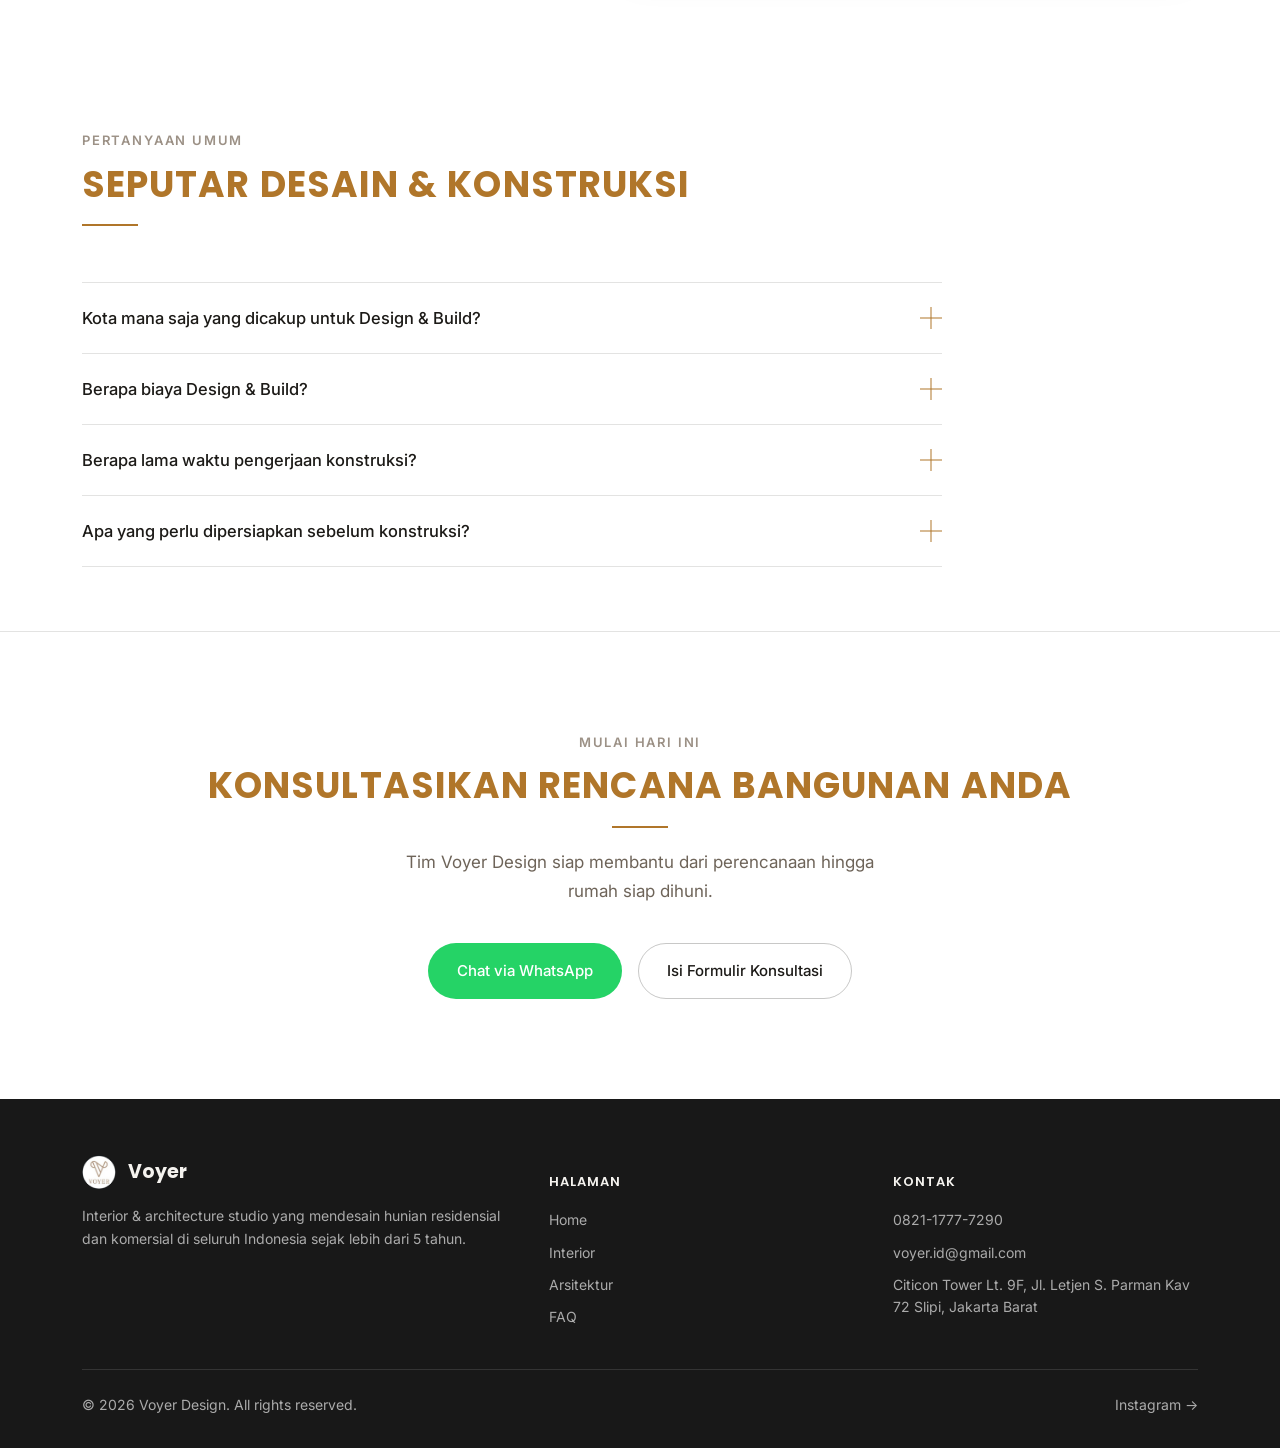
==== commit 6a68fcfb: "New Chic Style" ====
--- a/arsitektur.html
+++ b/arsitektur.html
@@ -101,11 +101,7 @@
         <h2>Konstruksi yang terencana</h2>
       </div>
     </div>
-    <div class="diff-grid">
-      <div class="diff-item">
-        <h3>Survei lokasi</h3>
-        <p>Kunjungan lapangan untuk mengukur luas lahan sebelum konstruksi dimulai.</p>
-      </div>
+    <div class="diff-grid" style="grid-template-columns:repeat(3,1fr);">
       <div class="diff-item">
         <h3>RAB terperinci</h3>
         <p>Rencana anggaran biaya disusun berdasarkan material, ukuran, dan harga per item.</p>
@@ -148,14 +144,12 @@
     </div>
     <div>
       <span class="eyebrow">Proses Kerja</span>
-      <h2>Enam tahap menuju rumah jadi</h2>
+      <h2>Empat tahap menuju rumah jadi</h2>
       <div class="steps">
-        <div class="step"><span class="num">01</span><div><h3>Konsultasi</h3><p>Diskusikan kebutuhan rumah impian dan rencana awal budget.</p></div></div>
-        <div class="step"><span class="num">02</span><div><h3>Kunjungan lokasi</h3><p>Survei untuk mengukur luas lahan yang akan dibangun.</p></div></div>
-        <div class="step"><span class="num">03</span><div><h3>Desain</h3><p>Desain 3D rendering hingga konfirmasi material finishing.</p></div></div>
-        <div class="step"><span class="num">04</span><div><h3>RAB</h3><p>Rencana anggaran biaya berdasarkan material, ukuran, dan harga.</p></div></div>
-        <div class="step"><span class="num">05</span><div><h3>Konstruksi</h3><p>Pekerjaan sipil, MEP, dan furniture dilakukan secara bertahap.</p></div></div>
-        <div class="step"><span class="num">06</span><div><h3>Siap dihuni</h3><p>Serah terima rumah dengan garansi setelah handover.</p></div></div>
+        <div class="step"><span class="num">01</span><div><h3>Konsultasi &amp; survei</h3><p>Diskusikan kebutuhan rumah impian, lalu kunjungan lokasi untuk mengukur lahan.</p></div></div>
+        <div class="step"><span class="num">02</span><div><h3>Desain &amp; RAB</h3><p>Desain 3D rendering, konfirmasi material finishing, dan rencana anggaran biaya.</p></div></div>
+        <div class="step"><span class="num">03</span><div><h3>Konstruksi</h3><p>Pekerjaan sipil, MEP, dan furniture dilakukan secara bertahap.</p></div></div>
+        <div class="step"><span class="num">04</span><div><h3>Siap dihuni</h3><p>Serah terima rumah dengan garansi setelah handover.</p></div></div>
       </div>
     </div>
   </div>
@@ -242,11 +236,6 @@
       </div>
 
       <div class="faq-item">
-        <button class="faq-q"><span>Apa saja tahapan proses konstruksi?</span><span class="icon"></span></button>
-        <div class="faq-a"><div class="faq-a-inner">Konsultasi, kunjungan lokasi untuk mengukur lahan, desain 3D rendering, penyusunan RAB, proses instalasi bertahap (sipil, MEP, furniture), hingga serah terima dengan garansi.</div></div>
-      </div>
-
-      <div class="faq-item">
         <button class="faq-q"><span>Berapa biaya Design & Build?</span><span class="icon"></span></button>
         <div class="faq-a"><div class="faq-a-inner">Perkiraan biaya Design &amp; Build dimulai dari Rp2 juta hingga Rp4 juta per m² luas bangunan, tergantung material dan kompleksitas desain.</div></div>
       </div>
--- a/css/style.css
+++ b/css/style.css
@@ -33,6 +33,10 @@
   --sans: 'Inter', -apple-system, BlinkMacSystemFont, sans-serif;
 
   --max: 1180px;
+  --radius-sm: 8px;
+  --radius: 14px;
+  --radius-lg: 24px;
+  --shadow: 0 1px 2px rgba(28, 26, 23, 0.04), 0 12px 32px rgba(28, 26, 23, 0.07);
 }
 
 * { box-sizing: border-box; }
@@ -99,11 +103,11 @@
 }
 
 h3 {
-  font-family: var(--display);
+  font-family: var(--serif);
   font-weight: 600;
-  font-size: 19px;
-  text-transform: uppercase;
-  letter-spacing: 0.015em;
+  font-size: 22px;
+  text-transform: none;
+  letter-spacing: 0.01em;
   color: var(--ink);
 }
 
@@ -139,7 +143,7 @@
   font-family: var(--sans);
   font-size: 15px;
   font-weight: 500;
-  border-radius: 2px;
+  border-radius: 999px;
   border: 1px solid transparent;
   cursor: pointer;
   transition: background 0.2s ease, border-color 0.2s ease, color 0.2s ease;
@@ -231,8 +235,8 @@
 .main-nav a:hover { color: var(--brass); }
 
 .main-nav a.active {
-  color: var(--ink);
-  border-color: var(--ink);
+  color: var(--brass);
+  border-color: var(--brass);
 }
 
 .header-cta { display: flex; align-items: center; gap: 20px; }
@@ -341,8 +345,7 @@
 .service-split {
   display: grid;
   grid-template-columns: 1fr 1fr;
-  gap: 2px;
-  background: var(--hairline);
+  gap: 20px;
 }
 
 .service-tile {
@@ -352,6 +355,8 @@
   overflow: hidden;
   display: flex;
   align-items: flex-end;
+  border-radius: var(--radius-lg);
+  box-shadow: var(--shadow);
 }
 
 .service-tile img {
@@ -415,15 +420,19 @@
 .offer-grid {
   display: grid;
   grid-template-columns: repeat(3, 1fr);
-  gap: 1px;
-  background: var(--hairline);
-  border-top: 1px solid var(--hairline);
-  border-bottom: 1px solid var(--hairline);
+  gap: 24px;
 }
 
 .offer-card {
-  background: var(--bg);
+  background: var(--surface);
   padding: 44px 36px;
+  border-radius: var(--radius);
+  transition: box-shadow 0.25s ease, transform 0.25s ease;
+}
+
+.offer-card:hover {
+  box-shadow: var(--shadow);
+  transform: translateY(-3px);
 }
 
 .offer-card .num {
@@ -447,11 +456,26 @@
 .diff-grid {
   display: grid;
   grid-template-columns: repeat(4, 1fr);
-  gap: 32px;
-}
-
-.diff-item { border-top: 1px solid var(--brass); padding-top: 20px; }
-.diff-item h3 { font-size: 17px; margin-bottom: 10px; }
+  gap: 28px;
+}
+
+.diff-item {
+  position: relative;
+  padding: 26px 24px 22px;
+  background: var(--surface);
+  border-radius: var(--radius);
+}
+.diff-item::before {
+  content: '';
+  position: absolute;
+  top: 0;
+  left: 24px;
+  width: 28px;
+  height: 2px;
+  background: var(--brass);
+  border-radius: 2px;
+}
+.diff-item h3 { font-size: 18px; margin-bottom: 8px; }
 .diff-item p { font-size: 14px; color: var(--ink-muted); }
 
 @media (max-width: 900px) {
@@ -467,10 +491,10 @@
   display: grid;
   grid-template-columns: repeat(4, 1fr);
   grid-auto-rows: 220px;
-  gap: 6px;
-}
-
-.gallery-grid a { position: relative; overflow: hidden; display: block; }
+  gap: 14px;
+}
+
+.gallery-grid a { position: relative; overflow: hidden; display: block; border-radius: var(--radius); }
 .gallery-grid img { width: 100%; height: 100%; object-fit: cover; transition: transform 0.5s ease; }
 .gallery-grid a:hover img { transform: scale(1.08); }
 
@@ -493,7 +517,7 @@
 }
 
 .process-media { position: relative; }
-.process-media img { width: 100%; height: 560px; object-fit: cover; }
+.process-media img { width: 100%; height: 560px; object-fit: cover; border-radius: var(--radius-lg); }
 
 .steps { border-top: 1px solid var(--hairline); }
 
@@ -524,7 +548,8 @@
 
 .magnet {
   background: var(--surface);
-  border: 1px solid var(--hairline);
+  border-radius: var(--radius-lg);
+  box-shadow: var(--shadow);
   padding: 64px;
   display: grid;
   grid-template-columns: 1.1fr 0.9fr;
@@ -541,7 +566,7 @@
   font-family: var(--sans);
   font-size: 15px;
   padding: 14px 16px;
-  border-radius: 2px;
+  border-radius: var(--radius-sm);
   width: 100%;
 }
 .field:focus { outline: none; border-color: var(--brass); }
@@ -556,7 +581,7 @@
   color: var(--ink);
   padding: 16px 18px;
   font-size: 14px;
-  border-radius: 2px;
+  border-radius: var(--radius-sm);
 }
 .form-success.visible { display: block; }
 
@@ -574,7 +599,8 @@
 
 .consult-form {
   background: var(--surface);
-  border: 1px solid var(--hairline);
+  border-radius: var(--radius-lg);
+  box-shadow: var(--shadow);
   padding: 44px;
 }
 
@@ -586,8 +612,7 @@
 
 select.field { appearance: none; background: var(--bg) url('data:image/svg+xml;utf8,<svg xmlns="http://www.w3.org/2000/svg" width="14" height="9"><path d="M1 1l6 6 6-6" stroke="%23b6905c" stroke-width="1.5" fill="none"/></svg>') no-repeat right 16px center; }
 
-.consult-points { display: flex; flex-direction: column; gap: 28px; padding-top: 12px; }
-.consult-points .diff-item { border-top: 1px solid var(--brass); padding-top: 16px; }
+.consult-points { display: flex; flex-direction: column; gap: 20px; padding-top: 12px; }
 
 @media (max-width: 900px) {
   .consult { grid-template-columns: 1fr; gap: 36px; }
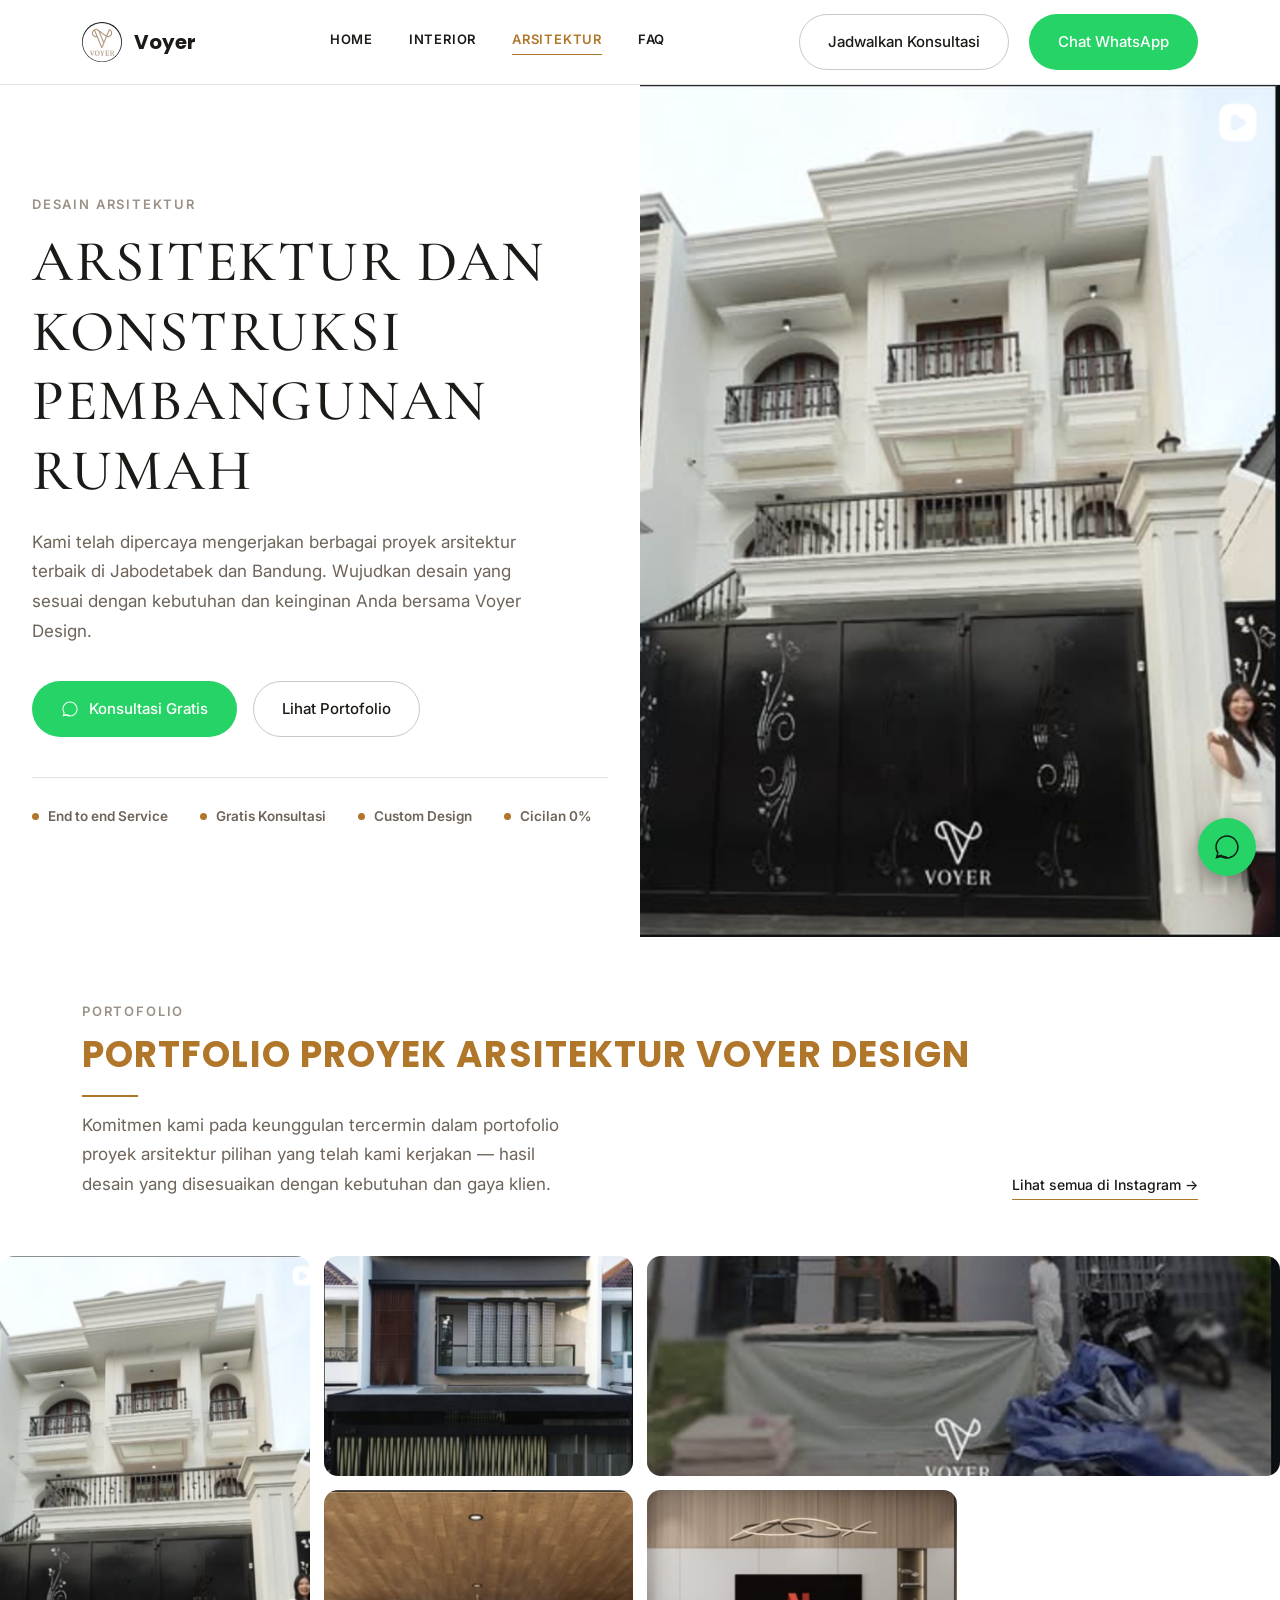
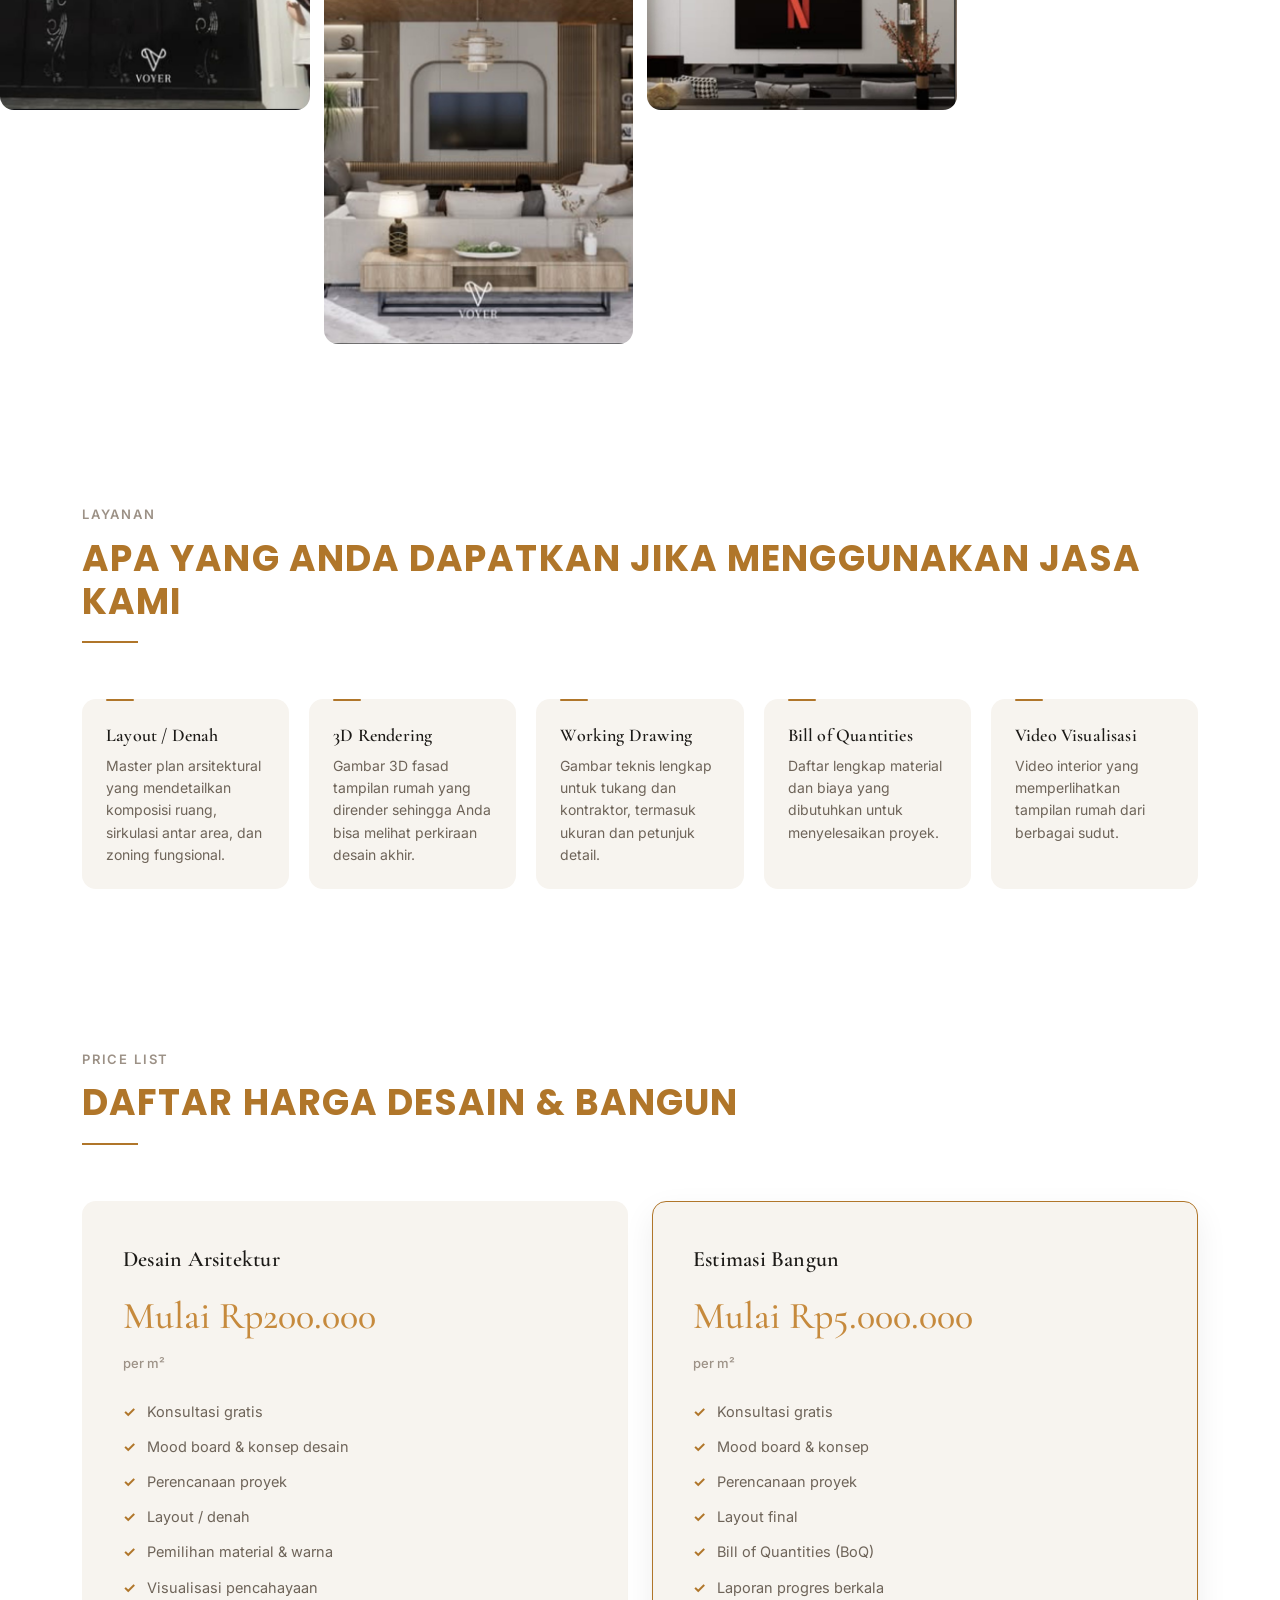
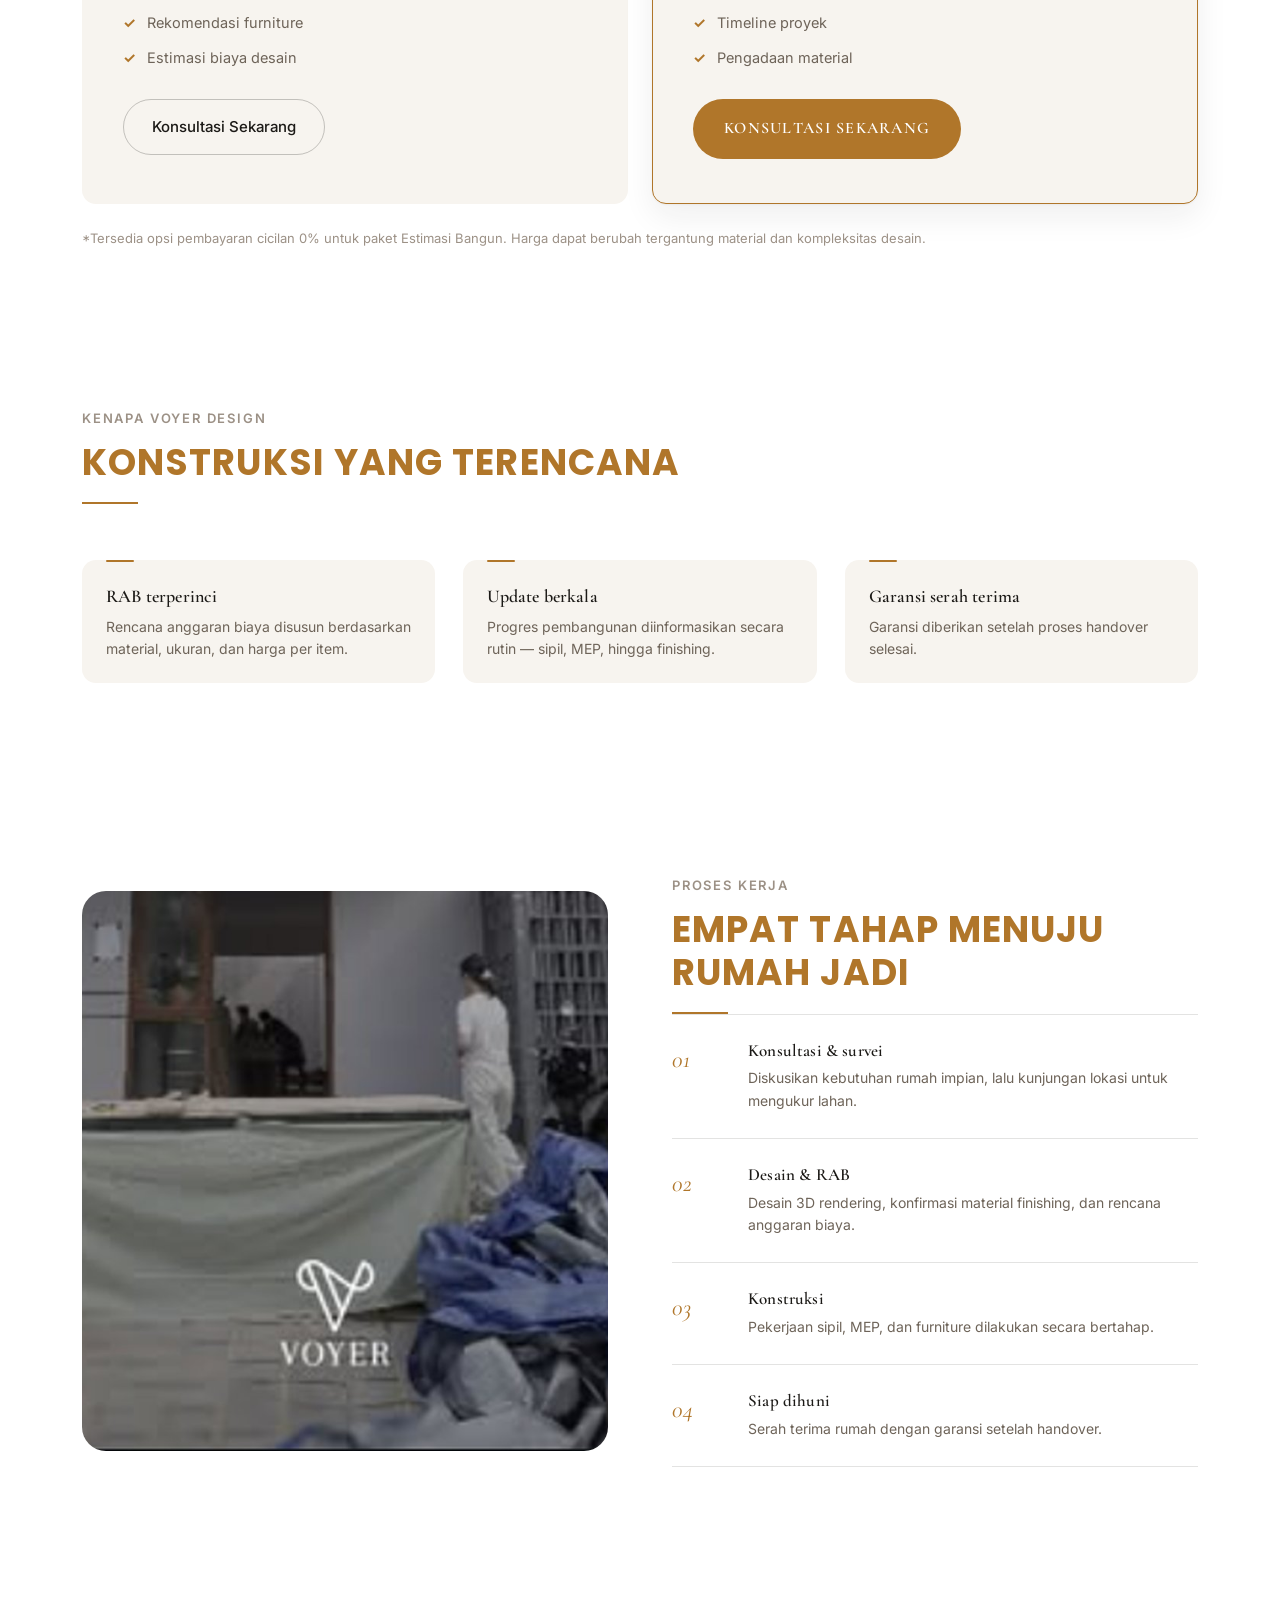
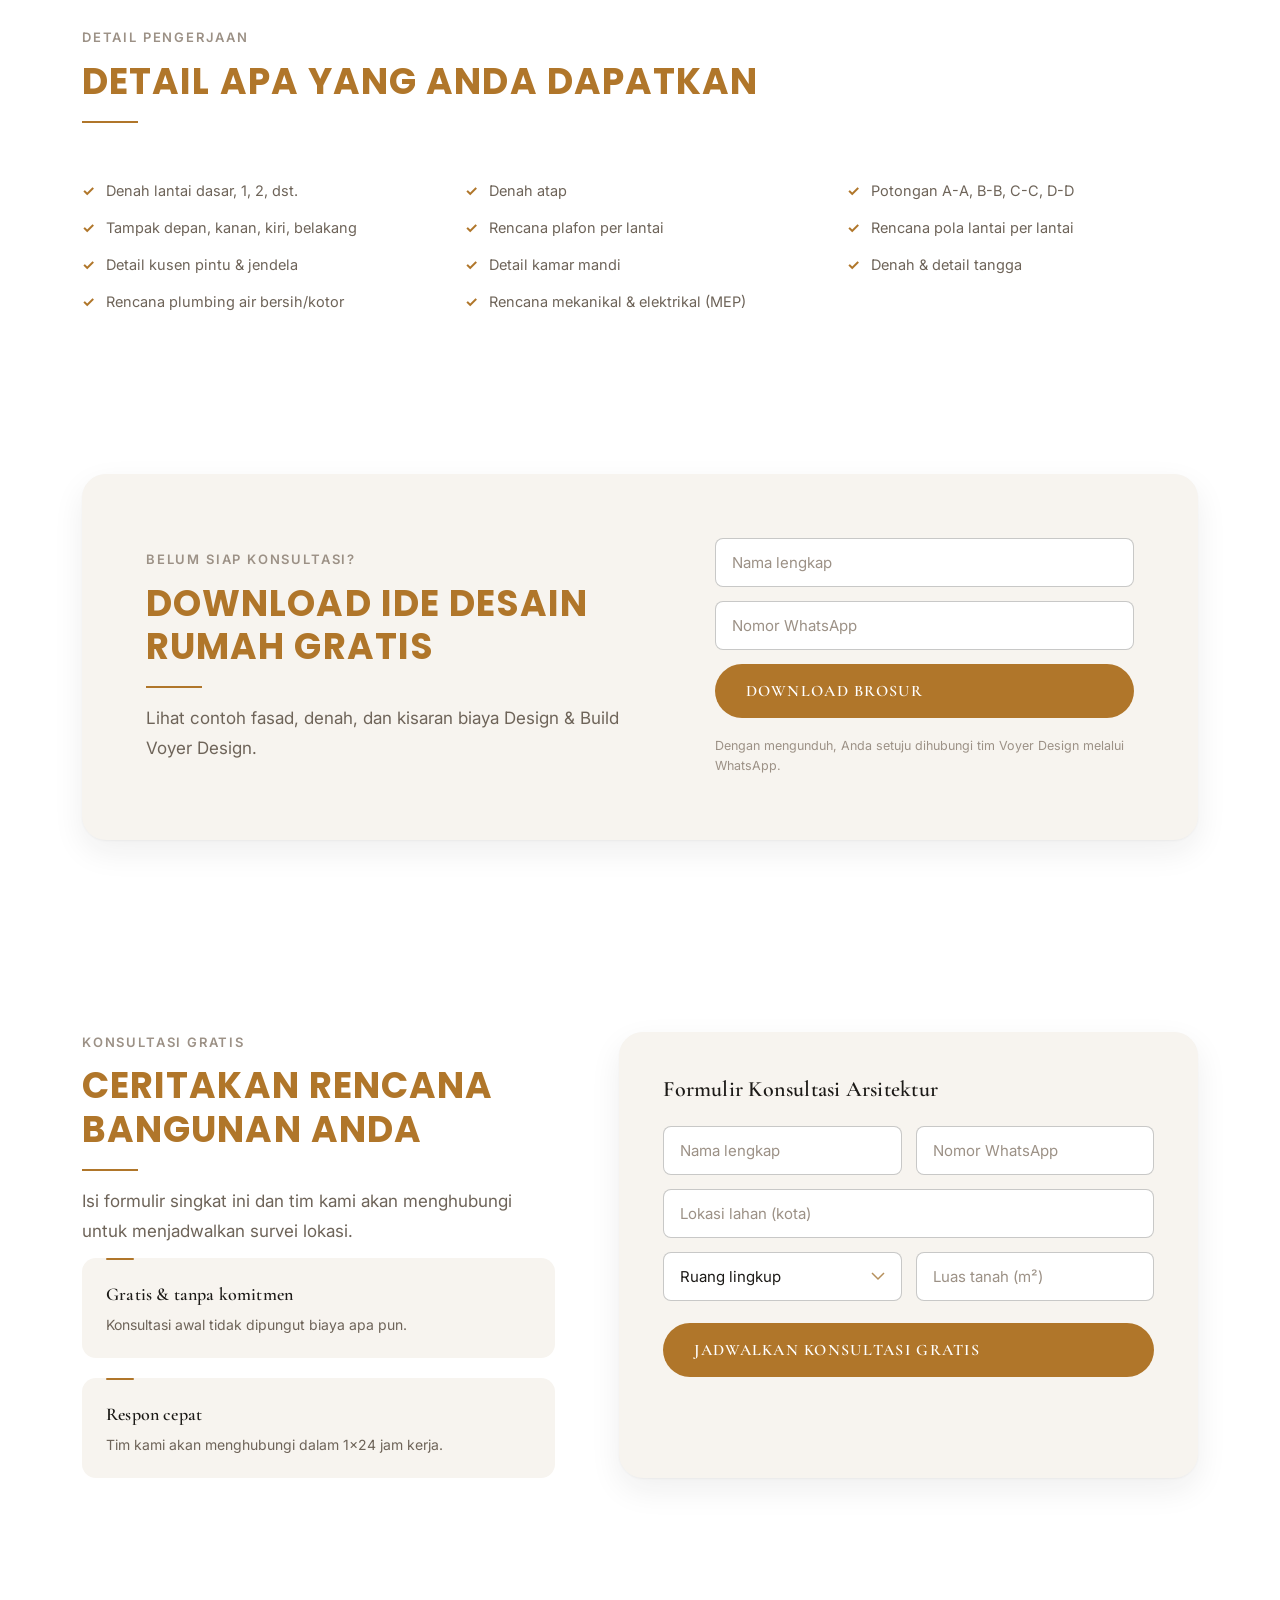
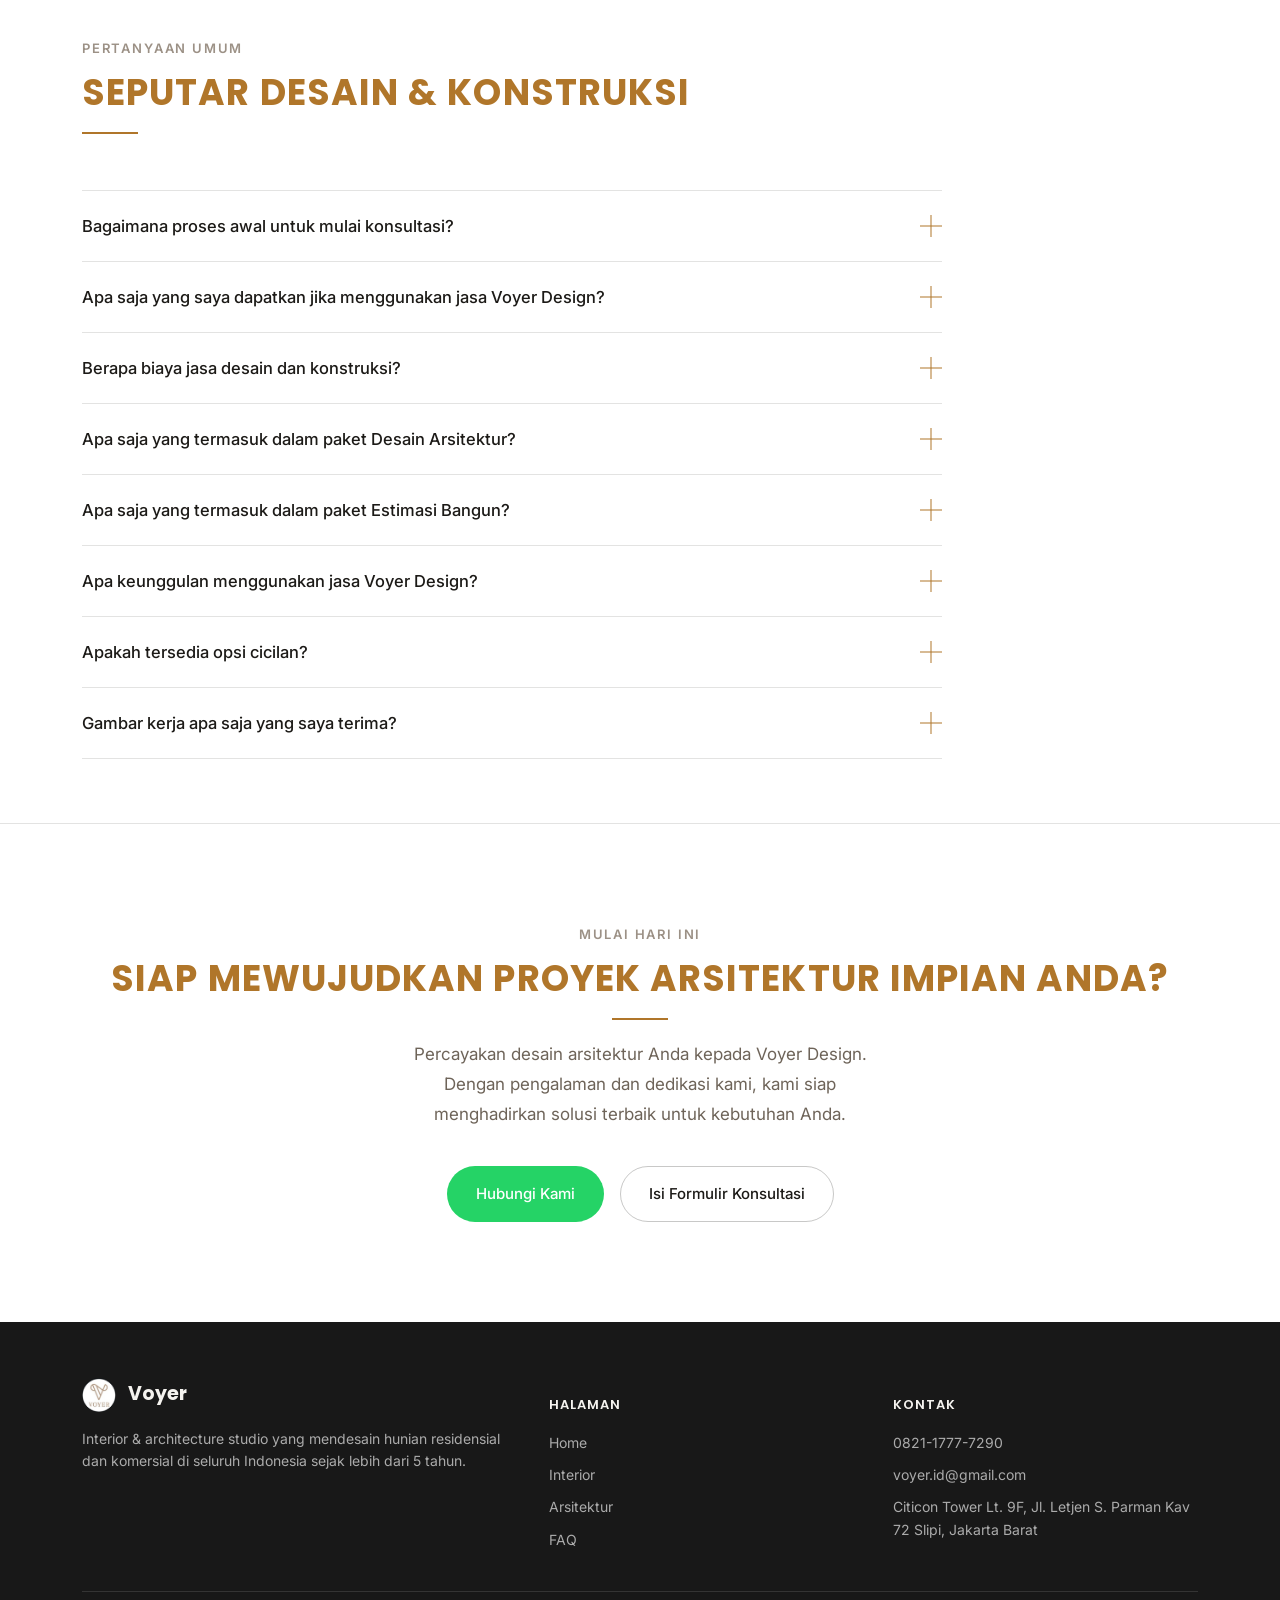
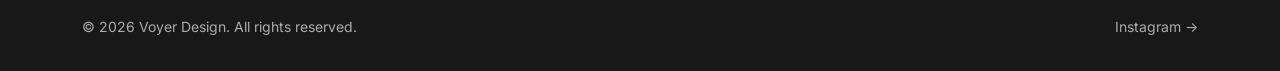
==== commit e88d197d: "mimic interior and arsitektur page" ====
--- a/arsitektur.html
+++ b/arsitektur.html
@@ -49,18 +49,20 @@
 <section class="hero" style="padding:0;">
   <div class="hero-copy">
     <span class="eyebrow">Desain Arsitektur</span>
-    <h1>Dari denah hingga bangunan jadi</h1>
-    <p class="lead">Rumah modern luxury, tropis klasik, hingga modern klasik — Voyer Design merancang dan membangun hunian Anda dengan proses yang terencana dan transparan.</p>
+    <h1>Arsitektur dan konstruksi pembangunan rumah</h1>
+    <p class="lead">Kami telah dipercaya mengerjakan berbagai proyek arsitektur terbaik di Jabodetabek dan Bandung. Wujudkan desain yang sesuai dengan kebutuhan dan keinginan Anda bersama Voyer Design.</p>
     <div class="hero-actions">
       <a class="btn btn-wa" href="https://wa.me/6282117777290?text=Halo%20Voyer%20Design%2C%20saya%20ingin%20konsultasi%20gratis%20desain%20%26%20bangun%20rumah." target="_blank" rel="noopener">
         <svg viewBox="0 0 24 24" fill="currentColor"><path d="M12 2C6.5 2 2 6.5 2 12c0 1.9.5 3.7 1.5 5.3L2 22l4.9-1.3c1.5.8 3.2 1.3 5.1 1.3 5.5 0 10-4.5 10-10S17.5 2 12 2zm0 18c-1.7 0-3.3-.5-4.7-1.3l-.3-.2-2.9.8.8-2.8-.2-.3C3.8 15 3.3 13.5 3.3 12c0-4.8 3.9-8.7 8.7-8.7s8.7 3.9 8.7 8.7-3.9 8.7-8.7 8.7z"/></svg>
-        Chat via WhatsApp
+        Konsultasi Gratis
       </a>
-      <a class="btn btn-outline" href="#brosur">Download Ide Desain</a>
-    </div>
-    <div class="hero-stats">
-      <div><strong>Rp2–4jt</strong><span>Per m² (Design & Build)</span></div>
-      <div><strong>Jabodetabek</strong><span>+ Bandung</span></div>
+      <a class="btn btn-outline" href="#portofolio">Lihat Portofolio</a>
+    </div>
+    <div class="hero-badges">
+      <span class="hero-badge">End to end Service</span>
+      <span class="hero-badge">Gratis Konsultasi</span>
+      <span class="hero-badge">Custom Design</span>
+      <span class="hero-badge">Cicilan 0%</span>
     </div>
   </div>
   <div class="hero-media">
@@ -68,62 +70,13 @@
   </div>
 </section>
 
-<!-- ============ 2 OFFERINGS (arsitektur-specific) ============ -->
-<section class="tight">
-  <div class="wrap">
-    <div class="section-head">
-      <div>
-        <span class="eyebrow">Ruang Lingkup</span>
-        <h2>Dua cara kerja sama untuk bangunan Anda</h2>
-      </div>
-    </div>
-  </div>
-  <div class="offer-grid" style="grid-template-columns:repeat(2,1fr);">
-    <div class="offer-card">
-      <span class="num">01</span>
-      <h3>Design & Build</h3>
-      <p>Layanan desain dan pembangunan terintegrasi dan komprehensif — dari tahap perencanaan hingga konstruksi furniture dan sipil selesai.</p>
-    </div>
-    <div class="offer-card">
-      <span class="num">02</span>
-      <h3>Kontraktor</h3>
-      <p>Proses pembangunan struktural dan arsitektural, baik fasad maupun interior furniture, berdasarkan gambar 3D dan gambar kerja yang Anda miliki.</p>
-    </div>
-  </div>
-</section>
-
-<!-- ============ WHY US ============ -->
-<section>
-  <div class="wrap">
-    <div class="section-head">
-      <div>
-        <span class="eyebrow">Kenapa Voyer Design</span>
-        <h2>Konstruksi yang terencana</h2>
-      </div>
-    </div>
-    <div class="diff-grid" style="grid-template-columns:repeat(3,1fr);">
-      <div class="diff-item">
-        <h3>RAB terperinci</h3>
-        <p>Rencana anggaran biaya disusun berdasarkan material, ukuran, dan harga per item.</p>
-      </div>
-      <div class="diff-item">
-        <h3>Update berkala</h3>
-        <p>Progres pembangunan diinformasikan secara rutin — sipil, MEP, hingga finishing.</p>
-      </div>
-      <div class="diff-item">
-        <h3>Garansi serah terima</h3>
-        <p>Garansi diberikan setelah proses handover selesai.</p>
-      </div>
-    </div>
-  </div>
-</section>
-
-<!-- ============ GALLERY ============ -->
-<section class="tight">
+<!-- ============ GALLERY / PORTFOLIO ============ -->
+<section class="tight" id="portofolio">
   <div class="wrap section-head">
     <div>
-      <span class="eyebrow">Portofolio Arsitektur</span>
-      <h2>Beberapa proyek bangunan kami</h2>
+      <span class="eyebrow">Portofolio</span>
+      <h2>Portfolio proyek arsitektur Voyer Design</h2>
+      <p class="lead">Komitmen kami pada keunggulan tercermin dalam portofolio proyek arsitektur pilihan yang telah kami kerjakan — hasil desain yang disesuaikan dengan kebutuhan dan gaya klien.</p>
     </div>
     <a class="tile-link" href="https://www.instagram.com/voyerdesign/" target="_blank" rel="noopener">Lihat semua di Instagram &rarr;</a>
   </div>
@@ -133,6 +86,111 @@
     <a class="span-2" href="https://www.instagram.com/voyerdesign/" target="_blank" rel="noopener"><img src="assets/img/process-site.jpg" alt="Proses konstruksi lapangan"></a>
     <a class="tall" href="https://www.instagram.com/voyerdesign/" target="_blank" rel="noopener"><img src="assets/img/interior-livingroom.jpg" alt="Interior hasil Design & Build"></a>
     <a href="https://www.instagram.com/voyerdesign/" target="_blank" rel="noopener"><img src="assets/img/interior-tvwall.jpg" alt="Interior hasil Design & Build"></a>
+  </div>
+</section>
+
+<!-- ============ DELIVERABLES ============ -->
+<section>
+  <div class="wrap">
+    <div class="section-head">
+      <div>
+        <span class="eyebrow">Layanan</span>
+        <h2>Apa yang Anda dapatkan jika menggunakan jasa kami</h2>
+      </div>
+    </div>
+    <div class="deliverables-grid">
+      <div class="diff-item">
+        <h3>Layout / Denah</h3>
+        <p>Master plan arsitektural yang mendetailkan komposisi ruang, sirkulasi antar area, dan zoning fungsional.</p>
+      </div>
+      <div class="diff-item">
+        <h3>3D Rendering</h3>
+        <p>Gambar 3D fasad tampilan rumah yang dirender sehingga Anda bisa melihat perkiraan desain akhir.</p>
+      </div>
+      <div class="diff-item">
+        <h3>Working Drawing</h3>
+        <p>Gambar teknis lengkap untuk tukang dan kontraktor, termasuk ukuran dan petunjuk detail.</p>
+      </div>
+      <div class="diff-item">
+        <h3>Bill of Quantities</h3>
+        <p>Daftar lengkap material dan biaya yang dibutuhkan untuk menyelesaikan proyek.</p>
+      </div>
+      <div class="diff-item">
+        <h3>Video Visualisasi</h3>
+        <p>Video interior yang memperlihatkan tampilan rumah dari berbagai sudut.</p>
+      </div>
+    </div>
+  </div>
+</section>
+
+<!-- ============ PRICING ============ -->
+<section class="tight" id="harga">
+  <div class="wrap">
+    <div class="section-head">
+      <div>
+        <span class="eyebrow">Price List</span>
+        <h2>Daftar harga desain &amp; bangun</h2>
+      </div>
+    </div>
+    <div class="price-grid">
+      <div class="price-card">
+        <h3>Desain Arsitektur</h3>
+        <div class="price-tag">Mulai Rp200.000<span>per m²</span></div>
+        <ul class="price-list">
+          <li>Konsultasi gratis</li>
+          <li>Mood board &amp; konsep desain</li>
+          <li>Perencanaan proyek</li>
+          <li>Layout / denah</li>
+          <li>Pemilihan material &amp; warna</li>
+          <li>Visualisasi pencahayaan</li>
+          <li>Rekomendasi furniture</li>
+          <li>Estimasi biaya desain</li>
+        </ul>
+        <a class="btn btn-outline" href="#consult">Konsultasi Sekarang</a>
+      </div>
+      <div class="price-card featured">
+        <h3>Estimasi Bangun</h3>
+        <div class="price-tag">Mulai Rp5.000.000<span>per m²</span></div>
+        <ul class="price-list">
+          <li>Konsultasi gratis</li>
+          <li>Mood board &amp; konsep</li>
+          <li>Perencanaan proyek</li>
+          <li>Layout final</li>
+          <li>Bill of Quantities (BoQ)</li>
+          <li>Laporan progres berkala</li>
+          <li>Timeline proyek</li>
+          <li>Pengadaan material</li>
+        </ul>
+        <a class="btn btn-brass" href="#consult">Konsultasi Sekarang</a>
+      </div>
+    </div>
+    <p class="price-note">*Tersedia opsi pembayaran cicilan 0% untuk paket Estimasi Bangun. Harga dapat berubah tergantung material dan kompleksitas desain.</p>
+  </div>
+</section>
+
+<!-- ============ WHY US ============ -->
+<section>
+  <div class="wrap">
+    <div class="section-head">
+      <div>
+        <span class="eyebrow">Kenapa Voyer Design</span>
+        <h2>Konstruksi yang terencana</h2>
+      </div>
+    </div>
+    <div class="diff-grid" style="grid-template-columns:repeat(3,1fr);">
+      <div class="diff-item">
+        <h3>RAB terperinci</h3>
+        <p>Rencana anggaran biaya disusun berdasarkan material, ukuran, dan harga per item.</p>
+      </div>
+      <div class="diff-item">
+        <h3>Update berkala</h3>
+        <p>Progres pembangunan diinformasikan secara rutin — sipil, MEP, hingga finishing.</p>
+      </div>
+      <div class="diff-item">
+        <h3>Garansi serah terima</h3>
+        <p>Garansi diberikan setelah proses handover selesai.</p>
+      </div>
+    </div>
   </div>
 </section>
 
@@ -151,6 +209,31 @@
         <div class="step"><span class="num">03</span><div><h3>Konstruksi</h3><p>Pekerjaan sipil, MEP, dan furniture dilakukan secara bertahap.</p></div></div>
         <div class="step"><span class="num">04</span><div><h3>Siap dihuni</h3><p>Serah terima rumah dengan garansi setelah handover.</p></div></div>
       </div>
+    </div>
+  </div>
+</section>
+
+<!-- ============ DETAILED DRAWINGS CHECKLIST ============ -->
+<section class="tight" id="detail">
+  <div class="wrap">
+    <div class="section-head">
+      <div>
+        <span class="eyebrow">Detail Pengerjaan</span>
+        <h2>Detail apa yang Anda dapatkan</h2>
+      </div>
+    </div>
+    <div class="check-grid">
+      <div>Denah lantai dasar, 1, 2, dst.</div>
+      <div>Denah atap</div>
+      <div>Potongan A-A, B-B, C-C, D-D</div>
+      <div>Tampak depan, kanan, kiri, belakang</div>
+      <div>Rencana plafon per lantai</div>
+      <div>Rencana pola lantai per lantai</div>
+      <div>Detail kusen pintu &amp; jendela</div>
+      <div>Detail kamar mandi</div>
+      <div>Denah &amp; detail tangga</div>
+      <div>Rencana plumbing air bersih/kotor</div>
+      <div>Rencana mekanikal &amp; elektrikal (MEP)</div>
     </div>
   </div>
 </section>
@@ -231,23 +314,43 @@
     <div class="faq-list">
 
       <div class="faq-item">
-        <button class="faq-q"><span>Kota mana saja yang dicakup untuk Design & Build?</span><span class="icon"></span></button>
-        <div class="faq-a"><div class="faq-a-inner">Untuk pemesanan Design &amp; Build Interior maupun bangunan, cakupan kami meliputi area Jakarta, Bogor, Depok, Tangerang, Bekasi (Jabodetabek), dan Bandung.</div></div>
-      </div>
-
-      <div class="faq-item">
-        <button class="faq-q"><span>Berapa biaya Design & Build?</span><span class="icon"></span></button>
-        <div class="faq-a"><div class="faq-a-inner">Perkiraan biaya Design &amp; Build dimulai dari Rp2 juta hingga Rp4 juta per m² luas bangunan, tergantung material dan kompleksitas desain.</div></div>
-      </div>
-
-      <div class="faq-item">
-        <button class="faq-q"><span>Berapa lama waktu pengerjaan konstruksi?</span><span class="icon"></span></button>
-        <div class="faq-a"><div class="faq-a-inner">Umumnya proyek membutuhkan waktu 2–3 bulan, tergantung luas proyek, jumlah revisi desain, dan kompleksitas pekerjaan.</div></div>
-      </div>
-
-      <div class="faq-item">
-        <button class="faq-q"><span>Apa yang perlu dipersiapkan sebelum konstruksi?</span><span class="icon"></span></button>
-        <div class="faq-a"><div class="faq-a-inner">Informasi lokasi dan ukuran lahan, serta preferensi gaya arsitektur — misalnya rumah modern luxury, tropis klasik, atau modern klasik.</div></div>
+        <button class="faq-q"><span>Bagaimana proses awal untuk mulai konsultasi?</span><span class="icon"></span></button>
+        <div class="faq-a"><div class="faq-a-inner">Hubungi kami melalui WhatsApp untuk konsultasi gratis. Tim kami akan menjadwalkan diskusi kebutuhan Anda dan kunjungan survei ke lokasi.</div></div>
+      </div>
+
+      <div class="faq-item">
+        <button class="faq-q"><span>Apa saja yang saya dapatkan jika menggunakan jasa Voyer Design?</span><span class="icon"></span></button>
+        <div class="faq-a"><div class="faq-a-inner">Anda akan menerima layout/denah, 3D rendering, working drawing, Bill of Quantities (BoQ), dan video visualisasi interior.</div></div>
+      </div>
+
+      <div class="faq-item">
+        <button class="faq-q"><span>Berapa biaya jasa desain dan konstruksi?</span><span class="icon"></span></button>
+        <div class="faq-a"><div class="faq-a-inner">Harga mulai dari Rp200.000/m² untuk jasa desain arsitektur, dan mulai dari Rp5.000.000/m² untuk paket Estimasi Bangun (Design &amp; Build), tergantung material dan kompleksitas desain.</div></div>
+      </div>
+
+      <div class="faq-item">
+        <button class="faq-q"><span>Apa saja yang termasuk dalam paket Desain Arsitektur?</span><span class="icon"></span></button>
+        <div class="faq-a"><div class="faq-a-inner">Konsultasi, mood board &amp; konsep desain, perencanaan proyek, layout/denah, pemilihan material &amp; warna, visualisasi pencahayaan, rekomendasi furniture, dan estimasi biaya desain.</div></div>
+      </div>
+
+      <div class="faq-item">
+        <button class="faq-q"><span>Apa saja yang termasuk dalam paket Estimasi Bangun?</span><span class="icon"></span></button>
+        <div class="faq-a"><div class="faq-a-inner">Konsultasi, mood board &amp; konsep, perencanaan proyek, layout final, Bill of Quantities (BoQ), laporan progres berkala, timeline proyek, dan pengadaan material.</div></div>
+      </div>
+
+      <div class="faq-item">
+        <button class="faq-q"><span>Apa keunggulan menggunakan jasa Voyer Design?</span><span class="icon"></span></button>
+        <div class="faq-a"><div class="faq-a-inner">Layanan menyeluruh mulai dari konsultasi tanpa biaya, perencanaan yang terperinci, hingga pelaksanaan pembangunan lengkap dengan update progres berkala.</div></div>
+      </div>
+
+      <div class="faq-item">
+        <button class="faq-q"><span>Apakah tersedia opsi cicilan?</span><span class="icon"></span></button>
+        <div class="faq-a"><div class="faq-a-inner">Ya, kami menyediakan opsi pembayaran cicilan 0% untuk paket Estimasi Bangun agar lebih mudah mewujudkan proyek impian Anda.</div></div>
+      </div>
+
+      <div class="faq-item">
+        <button class="faq-q"><span>Gambar kerja apa saja yang saya terima?</span><span class="icon"></span></button>
+        <div class="faq-a"><div class="faq-a-inner">Denah tiap lantai dan atap, potongan, tampak, rencana plafon dan pola lantai, detail kusen dan kamar mandi, denah tangga, hingga rencana plumbing dan mekanikal-elektrikal (MEP). Lihat detail lengkap di atas.</div></div>
       </div>
 
     </div>
@@ -258,10 +361,10 @@
 <section class="cta-band">
   <div class="wrap">
     <span class="eyebrow">Mulai hari ini</span>
-    <h2>Konsultasikan rencana bangunan Anda</h2>
-    <p class="lead">Tim Voyer Design siap membantu dari perencanaan hingga rumah siap dihuni.</p>
+    <h2>Siap mewujudkan proyek arsitektur impian Anda?</h2>
+    <p class="lead">Percayakan desain arsitektur Anda kepada Voyer Design. Dengan pengalaman dan dedikasi kami, kami siap menghadirkan solusi terbaik untuk kebutuhan Anda.</p>
     <div class="hero-actions">
-      <a class="btn btn-wa" href="https://wa.me/6282117777290?text=Halo%20Voyer%20Design%2C%20saya%20ingin%20konsultasi%20gratis%20desain%20%26%20bangun%20rumah." target="_blank" rel="noopener">Chat via WhatsApp</a>
+      <a class="btn btn-wa" href="https://wa.me/6282117777290?text=Halo%20Voyer%20Design%2C%20saya%20ingin%20konsultasi%20gratis%20desain%20%26%20bangun%20rumah." target="_blank" rel="noopener">Hubungi Kami</a>
       <a class="btn btn-outline" href="#consult">Isi Formulir Konsultasi</a>
     </div>
   </div>
--- a/css/style.css
+++ b/css/style.css
@@ -321,6 +321,35 @@
   .hero-media { height: 360px; }
 }
 
+/* ---------- Hero feature badges ---------- */
+
+.hero-badges {
+  display: flex;
+  flex-wrap: wrap;
+  gap: 14px 32px;
+  margin-top: 40px;
+  padding-top: 28px;
+  border-top: 1px solid var(--hairline);
+}
+
+.hero-badge {
+  display: flex;
+  align-items: center;
+  gap: 9px;
+  font-size: 13.5px;
+  font-weight: 600;
+  color: var(--ink-muted);
+}
+
+.hero-badge::before {
+  content: '';
+  width: 7px;
+  height: 7px;
+  border-radius: 50%;
+  background: var(--brass);
+  flex-shrink: 0;
+}
+
 /* ---------- Section scaffolding ---------- */
 
 section { padding: 96px 0; }
@@ -485,6 +514,127 @@
   .diff-grid { grid-template-columns: 1fr; }
 }
 
+/* ---------- Deliverables (5-up small cards) ---------- */
+
+.deliverables-grid {
+  display: grid;
+  grid-template-columns: repeat(5, 1fr);
+  gap: 20px;
+}
+
+@media (max-width: 1000px) {
+  .deliverables-grid { grid-template-columns: repeat(3, 1fr); }
+}
+@media (max-width: 640px) {
+  .deliverables-grid { grid-template-columns: repeat(2, 1fr); }
+}
+@media (max-width: 420px) {
+  .deliverables-grid { grid-template-columns: 1fr; }
+}
+
+/* ---------- Pricing packages ---------- */
+
+.price-grid {
+  display: grid;
+  grid-template-columns: repeat(2, 1fr);
+  gap: 24px;
+}
+
+.price-card {
+  background: var(--surface);
+  border-radius: var(--radius);
+  padding: 44px 40px;
+  border: 1px solid transparent;
+}
+
+.price-card.featured {
+  border-color: var(--brass);
+  box-shadow: var(--shadow);
+}
+
+.price-card .price-tag {
+  font-family: var(--serif);
+  font-size: 38px;
+  font-weight: 500;
+  color: var(--brass-bright);
+  margin: 14px 0 26px;
+}
+
+.price-card .price-tag span {
+  display: block;
+  font-family: var(--sans);
+  font-size: 13px;
+  font-weight: 500;
+  color: var(--ink-faint);
+  margin-top: 6px;
+}
+
+.price-list {
+  list-style: none;
+  margin: 0 0 30px;
+  padding: 0;
+  display: flex;
+  flex-direction: column;
+  gap: 12px;
+}
+
+.price-list li {
+  position: relative;
+  padding-left: 24px;
+  font-size: 14.5px;
+  color: var(--ink-muted);
+}
+
+.price-list li::before {
+  content: '\2713';
+  position: absolute;
+  left: 0;
+  top: 0;
+  color: var(--brass);
+  font-weight: 700;
+}
+
+.price-note {
+  font-size: 13px;
+  color: var(--ink-faint);
+  margin-top: 24px;
+}
+
+@media (max-width: 800px) {
+  .price-grid { grid-template-columns: 1fr; }
+}
+
+/* ---------- Checklist grid (technical drawings) ---------- */
+
+.check-grid {
+  display: grid;
+  grid-template-columns: repeat(3, 1fr);
+  gap: 14px 32px;
+}
+
+.check-grid div {
+  position: relative;
+  padding-left: 24px;
+  font-size: 14.5px;
+  color: var(--ink-muted);
+}
+
+.check-grid div::before {
+  content: '\2713';
+  position: absolute;
+  left: 0;
+  top: 0;
+  color: var(--brass);
+  font-weight: 700;
+}
+
+@media (max-width: 760px) {
+  .check-grid { grid-template-columns: repeat(2, 1fr); }
+}
+@media (max-width: 480px) {
+  .check-grid { grid-template-columns: 1fr; }
+}
+
 /* ---------- Gallery ---------- */
 
 .gallery-grid {
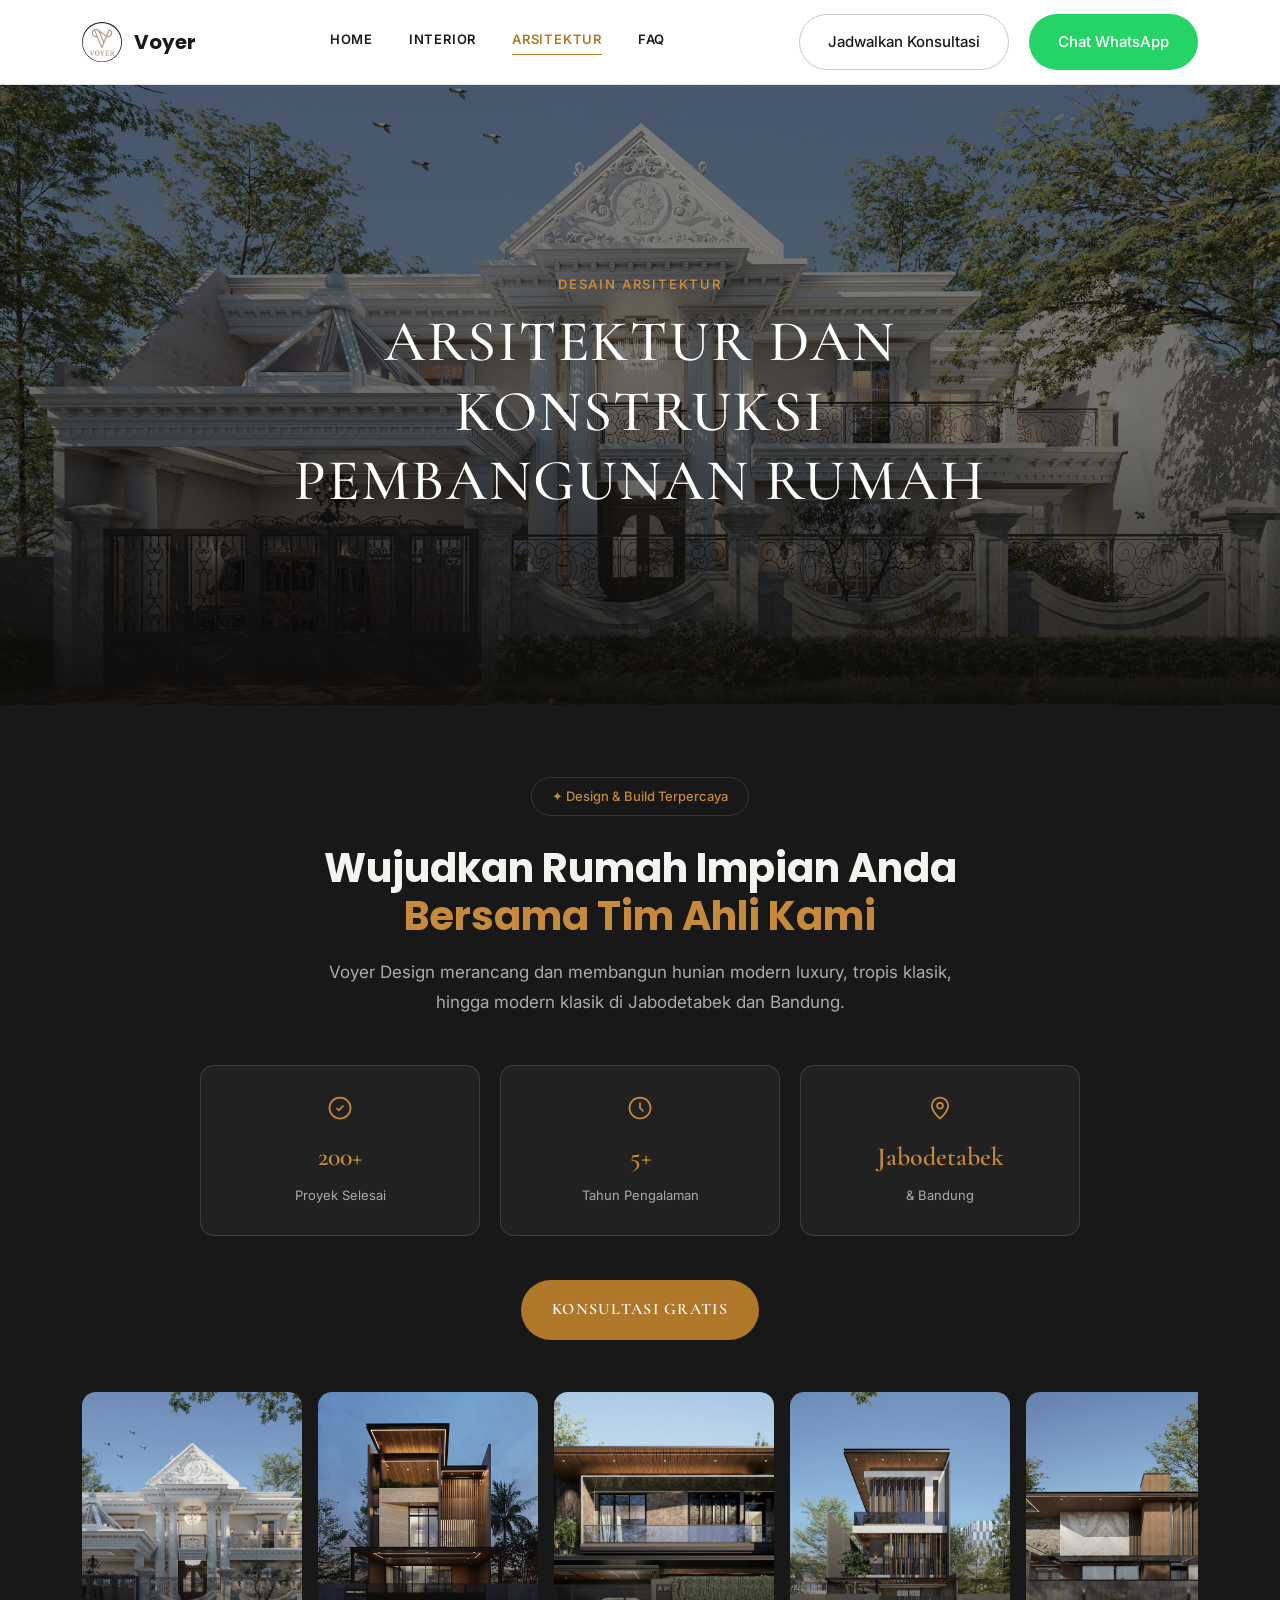
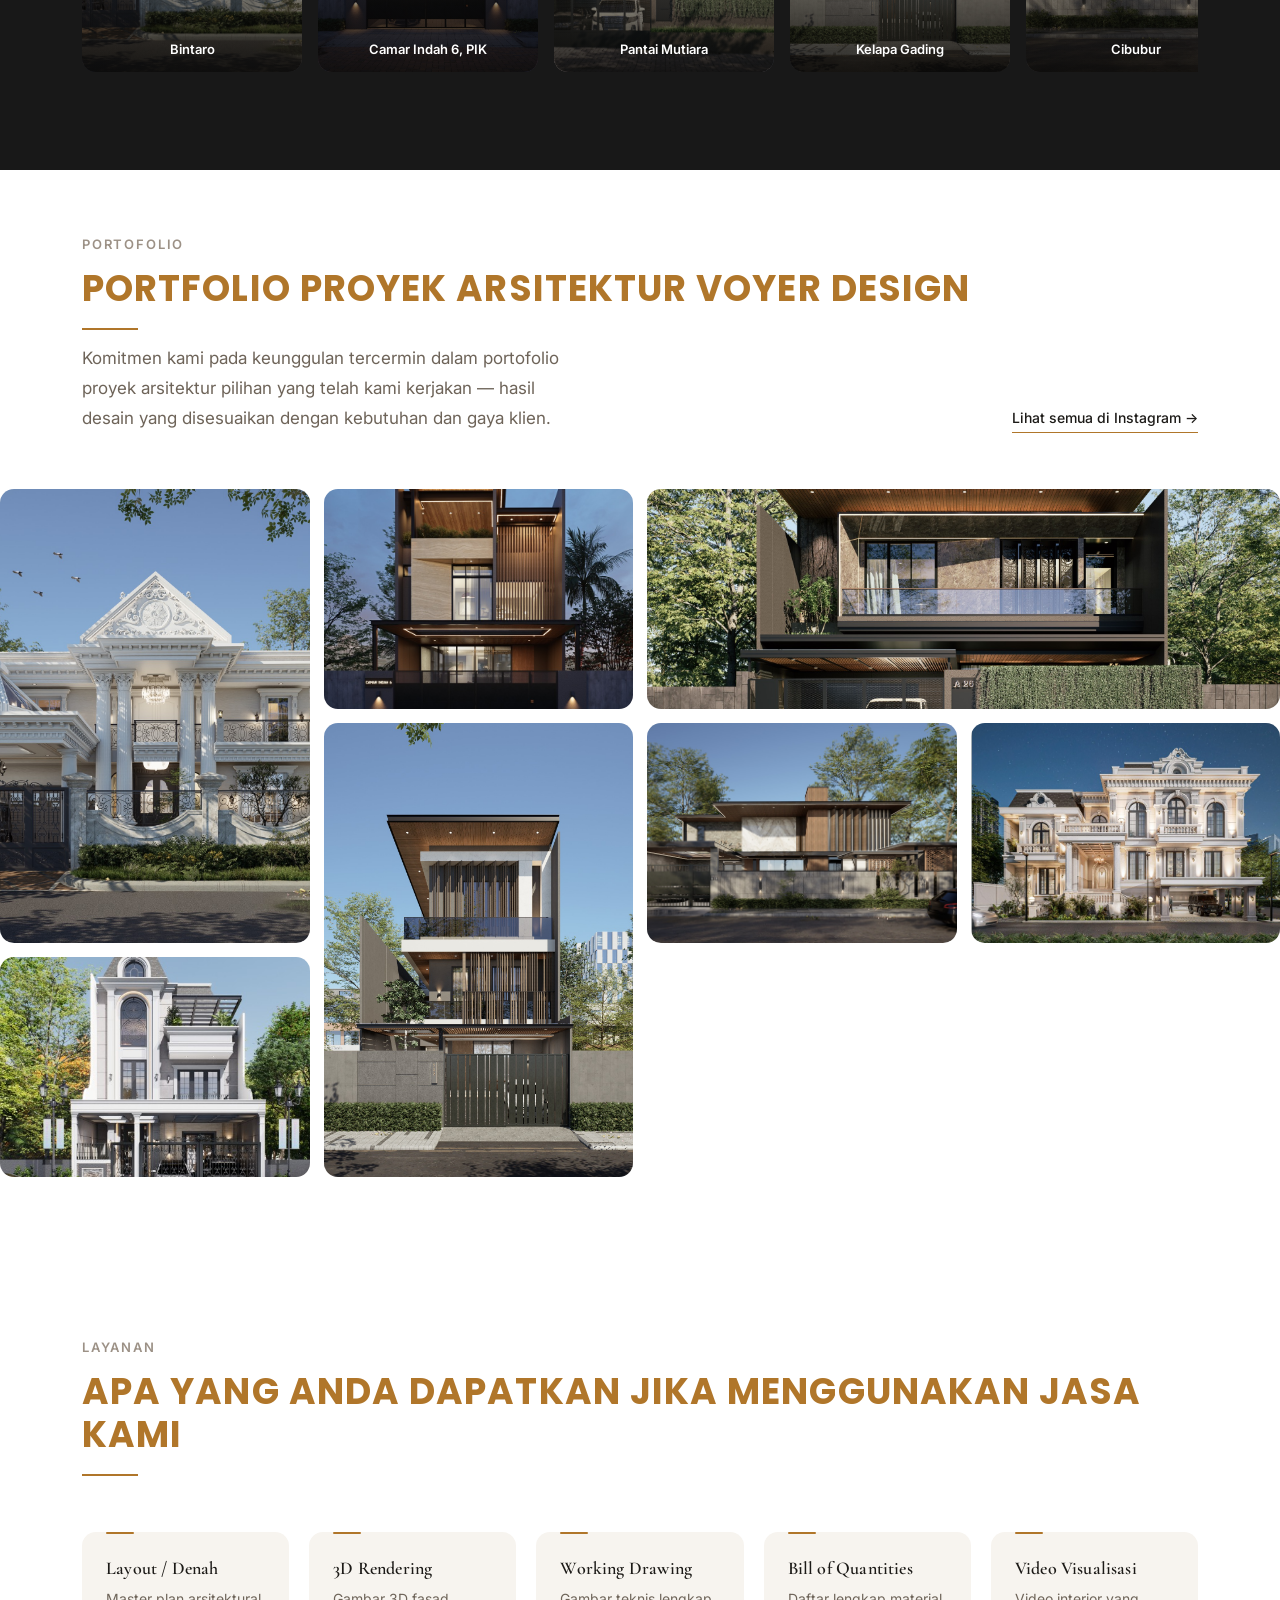
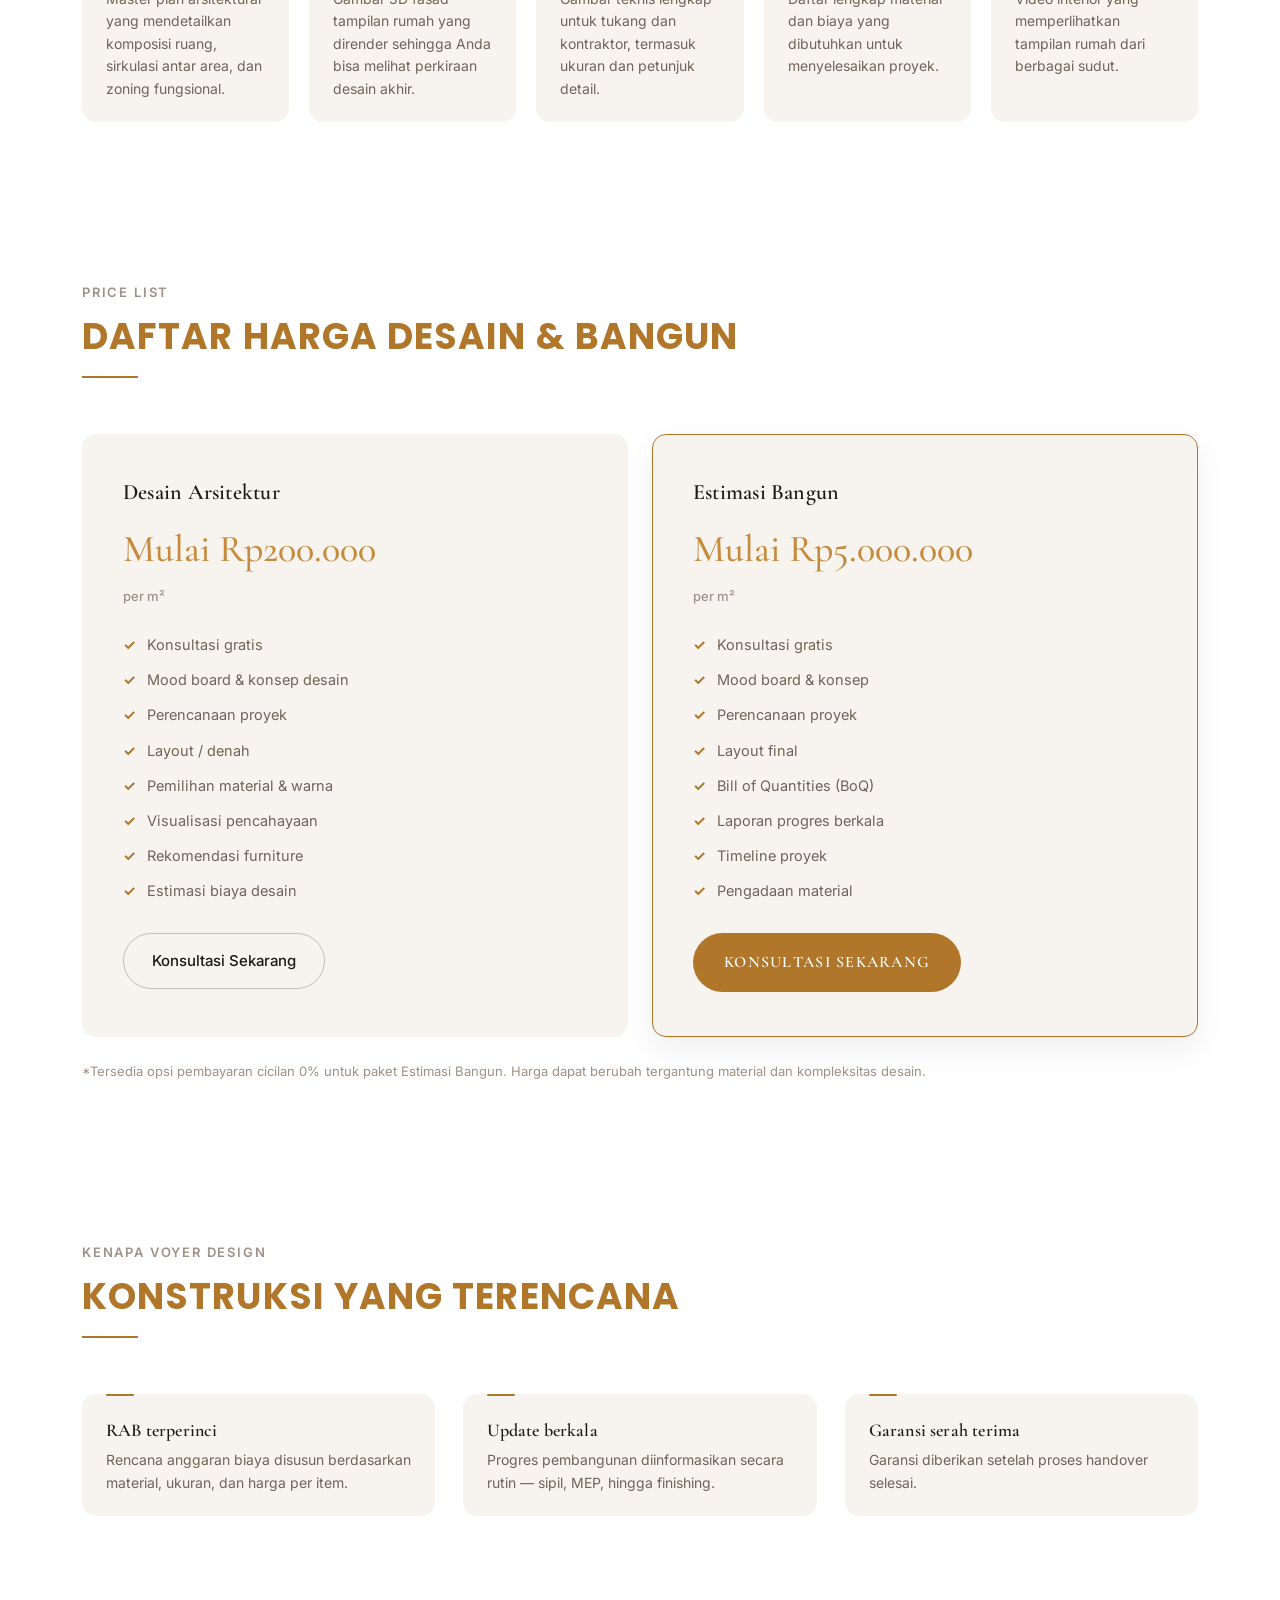
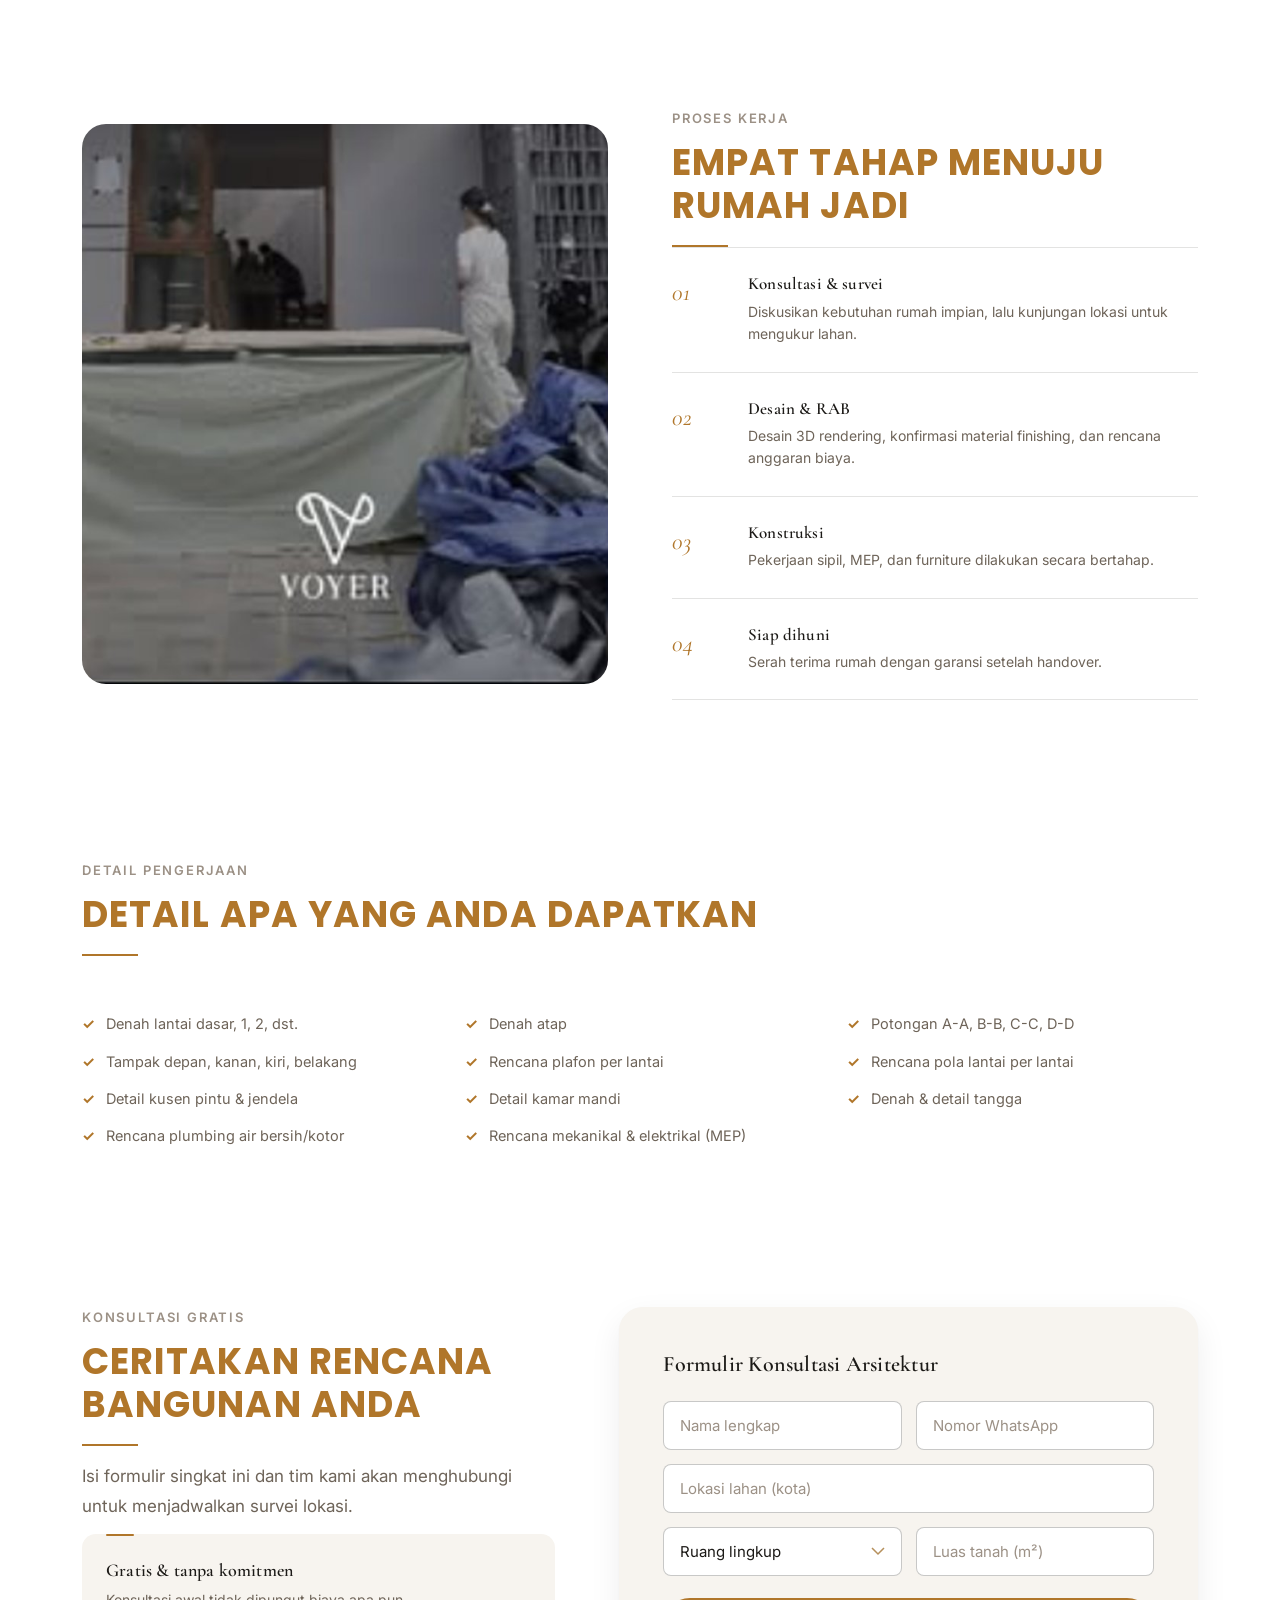
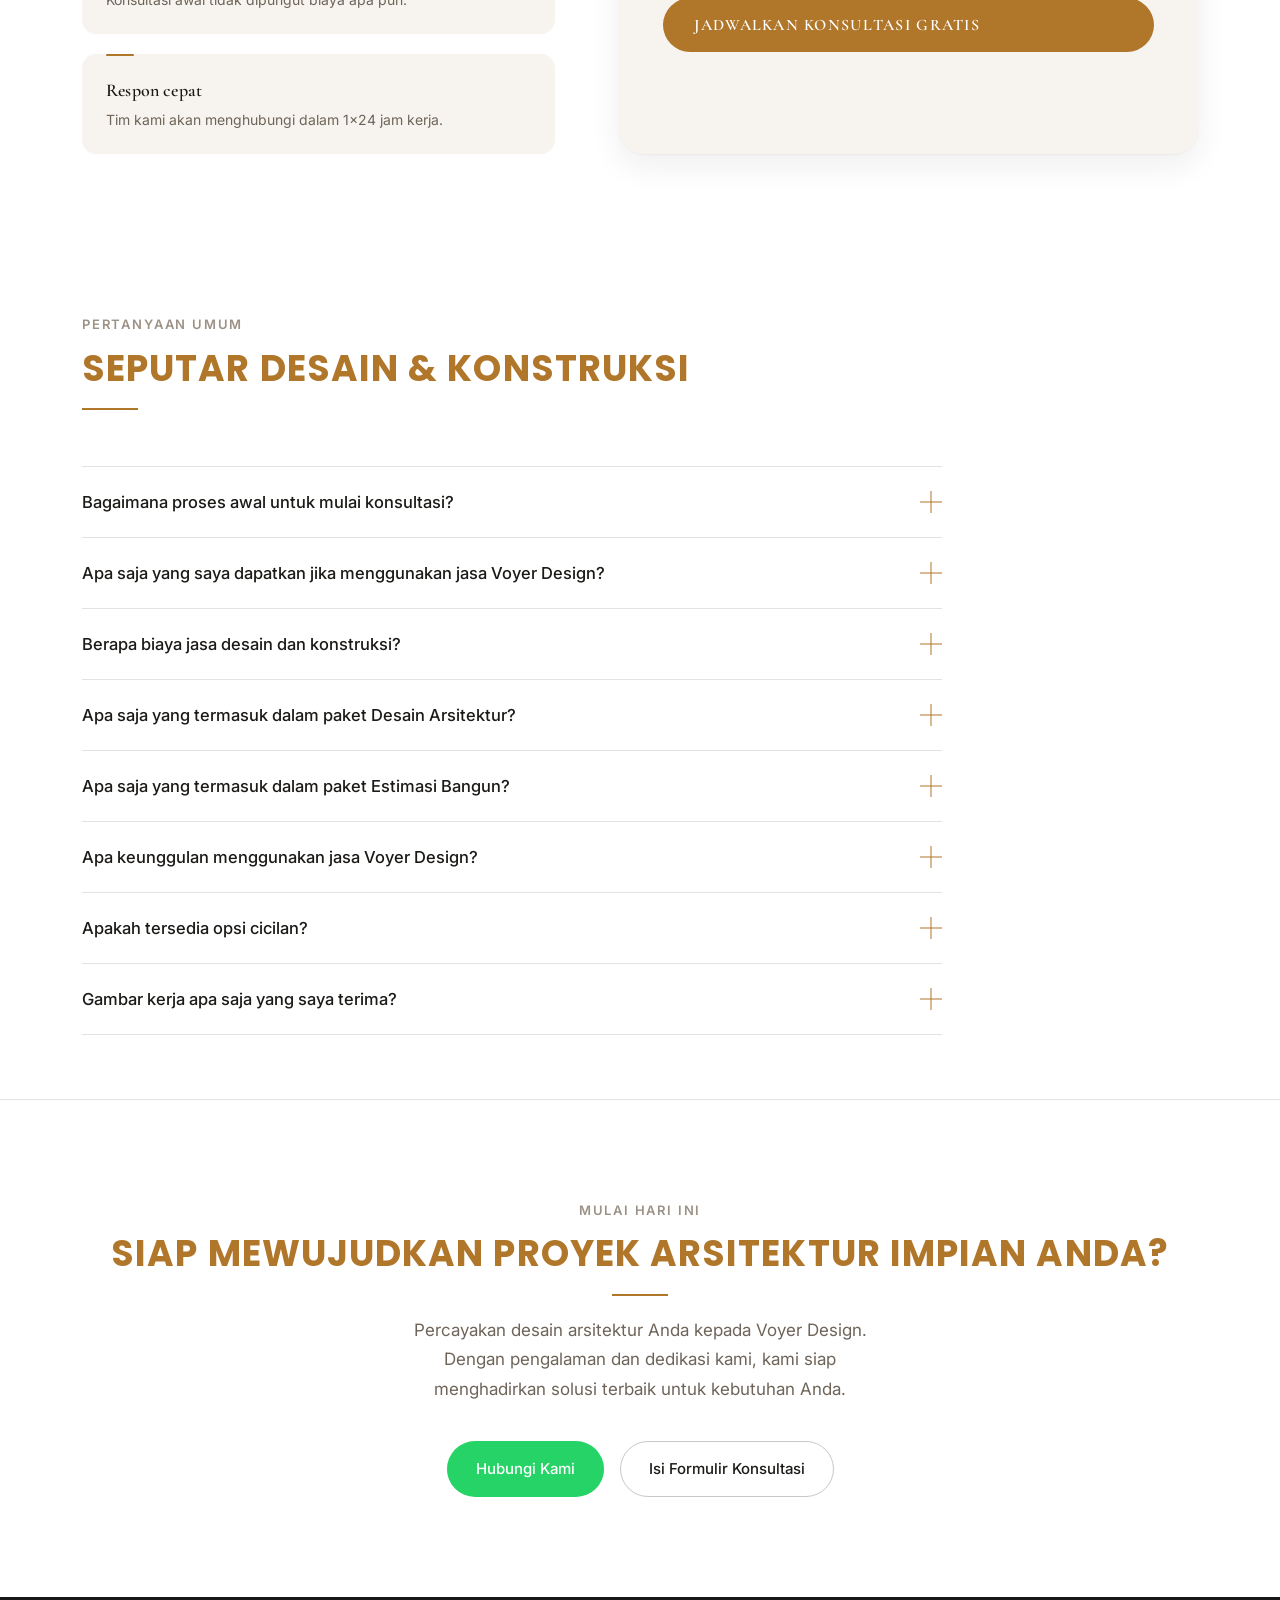
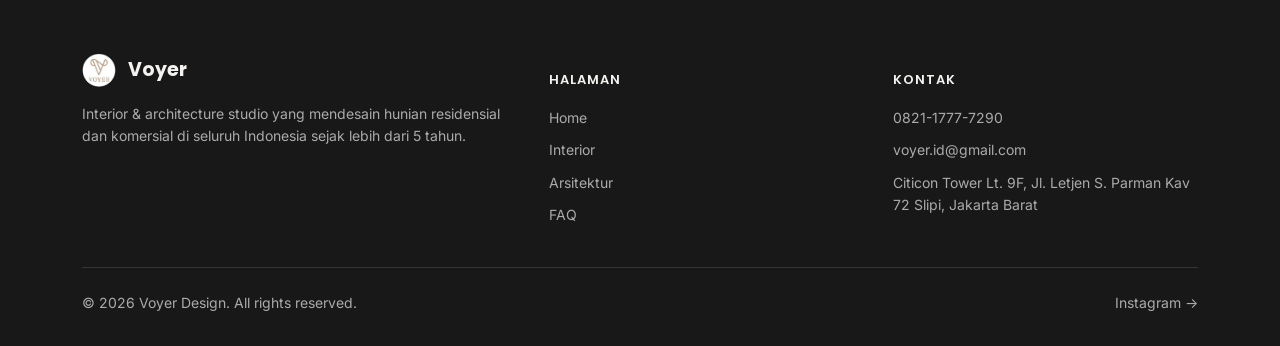
==== commit ddb94ba8: "updated new imgs, WA removed, new hero layout" ====
--- a/arsitektur.html
+++ b/arsitektur.html
@@ -46,27 +46,49 @@
 </div>
 
 <!-- ============ HERO ============ -->
-<section class="hero" style="padding:0;">
-  <div class="hero-copy">
+<section class="hero-full">
+  <img class="hero-full-bg" src="assets/img/portfolio-bintaro.jpg" alt="Fasad rumah klasik proyek Bintaro oleh Voyer Design">
+  <div class="hero-full-overlay"></div>
+  <div class="hero-full-content">
     <span class="eyebrow">Desain Arsitektur</span>
     <h1>Arsitektur dan konstruksi pembangunan rumah</h1>
-    <p class="lead">Kami telah dipercaya mengerjakan berbagai proyek arsitektur terbaik di Jabodetabek dan Bandung. Wujudkan desain yang sesuai dengan kebutuhan dan keinginan Anda bersama Voyer Design.</p>
-    <div class="hero-actions">
-      <a class="btn btn-wa" href="https://wa.me/6282117777290?text=Halo%20Voyer%20Design%2C%20saya%20ingin%20konsultasi%20gratis%20desain%20%26%20bangun%20rumah." target="_blank" rel="noopener">
-        <svg viewBox="0 0 24 24" fill="currentColor"><path d="M12 2C6.5 2 2 6.5 2 12c0 1.9.5 3.7 1.5 5.3L2 22l4.9-1.3c1.5.8 3.2 1.3 5.1 1.3 5.5 0 10-4.5 10-10S17.5 2 12 2zm0 18c-1.7 0-3.3-.5-4.7-1.3l-.3-.2-2.9.8.8-2.8-.2-.3C3.8 15 3.3 13.5 3.3 12c0-4.8 3.9-8.7 8.7-8.7s8.7 3.9 8.7 8.7-3.9 8.7-8.7 8.7z"/></svg>
-        Konsultasi Gratis
-      </a>
-      <a class="btn btn-outline" href="#portofolio">Lihat Portofolio</a>
-    </div>
-    <div class="hero-badges">
-      <span class="hero-badge">End to end Service</span>
-      <span class="hero-badge">Gratis Konsultasi</span>
-      <span class="hero-badge">Custom Design</span>
-      <span class="hero-badge">Cicilan 0%</span>
-    </div>
-  </div>
-  <div class="hero-media">
-    <img src="assets/img/exterior-classic.jpg" alt="Desain arsitektur rumah klasik oleh Voyer Design">
+  </div>
+</section>
+
+<!-- ============ TRUST BAND ============ -->
+<section class="trust-band">
+  <div class="wrap">
+    <span class="pill-badge">&#10022; Design &amp; Build Terpercaya</span>
+    <h2 class="trust-heading">Wujudkan Rumah Impian Anda <span>Bersama Tim Ahli Kami</span></h2>
+    <p class="lead">Voyer Design merancang dan membangun hunian modern luxury, tropis klasik, hingga modern klasik di Jabodetabek dan Bandung.</p>
+    <div class="stat-grid">
+      <div class="stat-card">
+        <svg viewBox="0 0 24 24" fill="none" stroke="currentColor" stroke-width="1.5"><path d="M9 12l2 2 4-4"/><circle cx="12" cy="12" r="9"/></svg>
+        <strong>200+</strong>
+        <span>Proyek Selesai</span>
+      </div>
+      <div class="stat-card">
+        <svg viewBox="0 0 24 24" fill="none" stroke="currentColor" stroke-width="1.5"><circle cx="12" cy="12" r="9"/><path d="M12 7v5l3 3"/></svg>
+        <strong>5+</strong>
+        <span>Tahun Pengalaman</span>
+      </div>
+      <div class="stat-card">
+        <svg viewBox="0 0 24 24" fill="none" stroke="currentColor" stroke-width="1.5"><path d="M12 21s-7-6.2-7-11a7 7 0 0114 0c0 4.8-7 11-7 11z"/><circle cx="12" cy="10" r="2.5"/></svg>
+        <strong>Jabodetabek</strong>
+        <span>&amp; Bandung</span>
+      </div>
+    </div>
+    <a class="btn btn-brass" href="https://wa.me/6282117777290?text=Halo%20Voyer%20Design%2C%20saya%20ingin%20konsultasi%20gratis%20desain%20%26%20bangun%20rumah." target="_blank" rel="noopener">Konsultasi Gratis</a>
+
+    <div class="showcase-strip">
+      <a class="showcase-card" href="https://www.instagram.com/voyerdesign/" target="_blank" rel="noopener"><img src="assets/img/portfolio-bintaro.jpg" alt="Fasad rumah klasik Bintaro oleh Voyer Design"><span>Bintaro</span></a>
+      <a class="showcase-card" href="https://www.instagram.com/voyerdesign/" target="_blank" rel="noopener"><img src="assets/img/portfolio-camar-indah.jpg" alt="Fasad rumah modern Camar Indah 6, PIK oleh Voyer Design"><span>Camar Indah 6, PIK</span></a>
+      <a class="showcase-card" href="https://www.instagram.com/voyerdesign/" target="_blank" rel="noopener"><img src="assets/img/portfolio-pantai-mutiara.jpg" alt="Fasad rumah mewah Pantai Mutiara oleh Voyer Design"><span>Pantai Mutiara</span></a>
+      <a class="showcase-card" href="https://www.instagram.com/voyerdesign/" target="_blank" rel="noopener"><img src="assets/img/portfolio-kelapa-gading.jpg" alt="Fasad rumah modern Kelapa Gading oleh Voyer Design"><span>Kelapa Gading</span></a>
+      <a class="showcase-card" href="https://www.instagram.com/voyerdesign/" target="_blank" rel="noopener"><img src="assets/img/portfolio-cibubur.jpg" alt="Fasad rumah modern Cibubur oleh Voyer Design"><span>Cibubur</span></a>
+      <a class="showcase-card" href="https://www.instagram.com/voyerdesign/" target="_blank" rel="noopener"><img src="assets/img/portfolio-modernland.jpg" alt="Fasad rumah modern Modernland oleh Voyer Design"><span>Modernland</span></a>
+      <a class="showcase-card" href="https://www.instagram.com/voyerdesign/" target="_blank" rel="noopener"><img src="assets/img/portfolio-pulomas.jpg" alt="Fasad rumah klasik Pulomas oleh Voyer Design"><span>Pulomas</span></a>
+    </div>
   </div>
 </section>
 
@@ -81,11 +103,13 @@
     <a class="tile-link" href="https://www.instagram.com/voyerdesign/" target="_blank" rel="noopener">Lihat semua di Instagram &rarr;</a>
   </div>
   <div class="gallery-grid">
-    <a class="tall" href="https://www.instagram.com/voyerdesign/" target="_blank" rel="noopener"><img src="assets/img/exterior-classic.jpg" alt="Eksterior rumah klasik"></a>
-    <a href="https://www.instagram.com/voyerdesign/" target="_blank" rel="noopener"><img src="assets/img/exterior-modern.jpg" alt="Eksterior rumah modern"></a>
-    <a class="span-2" href="https://www.instagram.com/voyerdesign/" target="_blank" rel="noopener"><img src="assets/img/process-site.jpg" alt="Proses konstruksi lapangan"></a>
-    <a class="tall" href="https://www.instagram.com/voyerdesign/" target="_blank" rel="noopener"><img src="assets/img/interior-livingroom.jpg" alt="Interior hasil Design & Build"></a>
-    <a href="https://www.instagram.com/voyerdesign/" target="_blank" rel="noopener"><img src="assets/img/interior-tvwall.jpg" alt="Interior hasil Design & Build"></a>
+    <a class="tall" href="https://www.instagram.com/voyerdesign/" target="_blank" rel="noopener"><img src="assets/img/portfolio-bintaro.jpg" alt="Fasad rumah klasik Bintaro"></a>
+    <a href="https://www.instagram.com/voyerdesign/" target="_blank" rel="noopener"><img src="assets/img/portfolio-camar-indah.jpg" alt="Fasad rumah modern Camar Indah 6, PIK"></a>
+    <a class="span-2" href="https://www.instagram.com/voyerdesign/" target="_blank" rel="noopener"><img src="assets/img/portfolio-pantai-mutiara.jpg" alt="Fasad rumah mewah Pantai Mutiara"></a>
+    <a class="tall" href="https://www.instagram.com/voyerdesign/" target="_blank" rel="noopener"><img src="assets/img/portfolio-kelapa-gading.jpg" alt="Fasad rumah modern Kelapa Gading"></a>
+    <a href="https://www.instagram.com/voyerdesign/" target="_blank" rel="noopener"><img src="assets/img/portfolio-cibubur.jpg" alt="Fasad rumah modern Cibubur"></a>
+    <a href="https://www.instagram.com/voyerdesign/" target="_blank" rel="noopener"><img src="assets/img/portfolio-modernland.jpg" alt="Fasad rumah modern Modernland"></a>
+    <a href="https://www.instagram.com/voyerdesign/" target="_blank" rel="noopener"><img src="assets/img/portfolio-pulomas.jpg" alt="Fasad rumah klasik Pulomas"></a>
   </div>
 </section>
 
@@ -234,28 +258,6 @@
       <div>Denah &amp; detail tangga</div>
       <div>Rencana plumbing air bersih/kotor</div>
       <div>Rencana mekanikal &amp; elektrikal (MEP)</div>
-    </div>
-  </div>
-</section>
-
-<!-- ============ BROCHURE DOWNLOAD ============ -->
-<section id="brosur">
-  <div class="wrap">
-    <div class="magnet">
-      <div>
-        <span class="eyebrow">Belum siap konsultasi?</span>
-        <h2>Download ide desain rumah gratis</h2>
-        <p class="lead" style="margin-top:16px;">Lihat contoh fasad, denah, dan kisaran biaya Design &amp; Build Voyer Design.</p>
-      </div>
-      <div>
-        <form class="magnet-form" id="brochure-form">
-          <input class="field" type="text" name="name" placeholder="Nama lengkap" required>
-          <input class="field" type="tel" name="phone" placeholder="Nomor WhatsApp" required>
-          <button class="btn btn-brass" type="submit">Download Brosur</button>
-          <p class="form-note">Dengan mengunduh, Anda setuju dihubungi tim Voyer Design melalui WhatsApp.</p>
-          <div class="form-success" id="brochure-success">Terima kasih! Brosur sedang diunduh, dan tim kami akan segera menghubungi Anda.</div>
-        </form>
-      </div>
     </div>
   </div>
 </section>
@@ -297,7 +299,7 @@
         </div>
         <button class="btn btn-brass" type="submit" style="margin-top:8px;">Jadwalkan Konsultasi Gratis</button>
       </form>
-      <div class="form-success" id="consult-success">Terima kasih! Permintaan konsultasi Anda sudah kami terima — tim Voyer Design akan segera menghubungi Anda via WhatsApp.</div>
+      <div class="form-success" id="consult-success">Formulir Anda sudah kami siapkan di WhatsApp — silakan tekan kirim pada tab yang baru terbuka untuk menyelesaikan permintaan konsultasi.</div>
     </div>
   </div>
 </section>
@@ -403,10 +405,6 @@
   </div>
 </footer>
 
-<a class="wa-float" href="https://wa.me/6282117777290?text=Halo%20Voyer%20Design%2C%20saya%20ingin%20konsultasi%20gratis%20desain%20%26%20bangun%20rumah." target="_blank" rel="noopener" aria-label="Chat WhatsApp">
-  <svg viewBox="0 0 24 24" fill="#0d1f14"><path d="M12 2C6.5 2 2 6.5 2 12c0 1.9.5 3.7 1.5 5.3L2 22l4.9-1.3c1.5.8 3.2 1.3 5.1 1.3 5.5 0 10-4.5 10-10S17.5 2 12 2zm0 18c-1.7 0-3.3-.5-4.7-1.3l-.3-.2-2.9.8.8-2.8-.2-.3C3.8 15 3.3 13.5 3.3 12c0-4.8 3.9-8.7 8.7-8.7s8.7 3.9 8.7 8.7-3.9 8.7-8.7 8.7z"/></svg>
-</a>
-
 <script src="js/main.js"></script>
 </body>
 </html>
--- a/css/style.css
+++ b/css/style.css
@@ -350,6 +350,173 @@
   flex-shrink: 0;
 }
 
+/* ---------- Full-bleed image hero + trust band ---------- */
+
+.hero-full {
+  position: relative;
+  height: 620px;
+  overflow: hidden;
+  display: flex;
+  align-items: center;
+  justify-content: center;
+  text-align: center;
+}
+
+.hero-full-bg {
+  position: absolute;
+  inset: 0;
+  width: 100%;
+  height: 100%;
+  object-fit: cover;
+}
+
+.hero-full-overlay {
+  position: absolute;
+  inset: 0;
+  background: linear-gradient(180deg, rgba(10, 9, 7, 0.45) 0%, rgba(10, 9, 7, 0.55) 55%, rgba(15, 13, 11, 0.92) 100%);
+}
+
+.hero-full-content {
+  position: relative;
+  z-index: 2;
+  max-width: 900px;
+  padding: 0 32px;
+}
+
+.hero-full-content .eyebrow { color: var(--brass-bright); }
+.hero-full-content h1 { color: #ffffff; margin-bottom: 0; }
+
+@media (max-width: 760px) {
+  .hero-full { height: 460px; }
+}
+
+.trust-band {
+  background: var(--footer-bg);
+  padding: 72px 0 88px;
+  text-align: center;
+}
+
+.pill-badge {
+  display: inline-flex;
+  align-items: center;
+  gap: 8px;
+  border: 1px solid var(--footer-hair);
+  border-radius: 999px;
+  padding: 8px 20px;
+  font-size: 13px;
+  font-weight: 500;
+  color: var(--brass-bright);
+  margin-bottom: 28px;
+}
+
+.trust-heading {
+  font-family: var(--display);
+  font-weight: 700;
+  font-size: clamp(26px, 3.4vw, 40px);
+  color: var(--footer-ink);
+  text-transform: none;
+  letter-spacing: 0;
+  padding-bottom: 0;
+  margin: 0 auto 18px;
+  max-width: 720px;
+}
+.trust-heading::after { content: none; }
+.trust-heading span { color: var(--brass-bright); }
+
+.trust-band .lead {
+  color: var(--footer-muted);
+  max-width: 640px;
+  margin: 0 auto 48px;
+  text-align: center;
+}
+
+.stat-grid {
+  display: grid;
+  grid-template-columns: repeat(3, 1fr);
+  gap: 20px;
+  max-width: 880px;
+  margin: 0 auto 44px;
+}
+
+.stat-card {
+  background: rgba(255, 255, 255, 0.04);
+  border: 1px solid var(--footer-hair);
+  border-radius: var(--radius);
+  padding: 28px 20px;
+}
+
+.stat-card svg {
+  width: 28px;
+  height: 28px;
+  color: var(--brass-bright);
+  margin: 0 auto 14px;
+  display: block;
+}
+
+.stat-card strong {
+  display: block;
+  font-family: var(--serif);
+  font-size: 26px;
+  font-weight: 600;
+  color: var(--brass-bright);
+  margin-bottom: 4px;
+}
+
+.stat-card span { font-size: 13px; color: var(--footer-muted); }
+
+@media (max-width: 700px) {
+  .stat-grid { grid-template-columns: 1fr; }
+}
+
+.showcase-strip {
+  display: flex;
+  gap: 16px;
+  overflow-x: auto;
+  scroll-snap-type: x mandatory;
+  margin-top: 52px;
+  padding-bottom: 10px;
+}
+
+.showcase-card {
+  position: relative;
+  flex: 0 0 220px;
+  height: 280px;
+  border-radius: var(--radius);
+  overflow: hidden;
+  scroll-snap-align: start;
+}
+
+.showcase-card img {
+  width: 100%;
+  height: 100%;
+  object-fit: cover;
+  transition: transform 0.5s ease;
+}
+
+.showcase-card:hover img { transform: scale(1.08); }
+
+.showcase-card::after {
+  content: '';
+  position: absolute;
+  inset: 0;
+  background: linear-gradient(180deg, rgba(10, 9, 7, 0) 45%, rgba(10, 9, 7, 0.85) 100%);
+}
+
+.showcase-card span {
+  position: absolute;
+  left: 14px;
+  right: 14px;
+  bottom: 12px;
+  z-index: 2;
+  font-size: 13px;
+  font-weight: 600;
+  color: #ffffff;
+}
+
+@media (max-width: 700px) {
+  .showcase-card { flex: 0 0 170px; height: 220px; }
+}
+
 /* ---------- Section scaffolding ---------- */
 
 section { padding: 96px 0; }
@@ -694,21 +861,6 @@
   .process-media img { height: 320px; }
 }
 
-/* ---------- Lead magnet (brochure) ---------- */
-
-.magnet {
-  background: var(--surface);
-  border-radius: var(--radius-lg);
-  box-shadow: var(--shadow);
-  padding: 64px;
-  display: grid;
-  grid-template-columns: 1.1fr 0.9fr;
-  gap: 56px;
-  align-items: center;
-}
-
-.magnet-form { display: flex; flex-direction: column; gap: 14px; }
-
 .field {
   background: var(--bg);
   border: 1px solid var(--hairline-strong);
@@ -734,10 +886,6 @@
   border-radius: var(--radius-sm);
 }
 .form-success.visible { display: block; }
-
-@media (max-width: 900px) {
-  .magnet { grid-template-columns: 1fr; padding: 40px 28px; }
-}
 
 /* ---------- Consultation form ---------- */
 
@@ -885,24 +1033,6 @@
 @media (max-width: 760px) {
   .footer-grid { grid-template-columns: 1fr; }
 }
-
-/* ---------- Sticky WA button (mobile) ---------- */
-
-.wa-float {
-  position: fixed;
-  right: 24px;
-  bottom: 24px;
-  z-index: 60;
-  width: 58px;
-  height: 58px;
-  border-radius: 50%;
-  background: var(--wa);
-  display: flex;
-  align-items: center;
-  justify-content: center;
-  box-shadow: 0 6px 20px rgba(0,0,0,0.35);
-}
-.wa-float svg { width: 28px; height: 28px; }
 
 /* ---------- Mobile nav drawer ---------- */
 
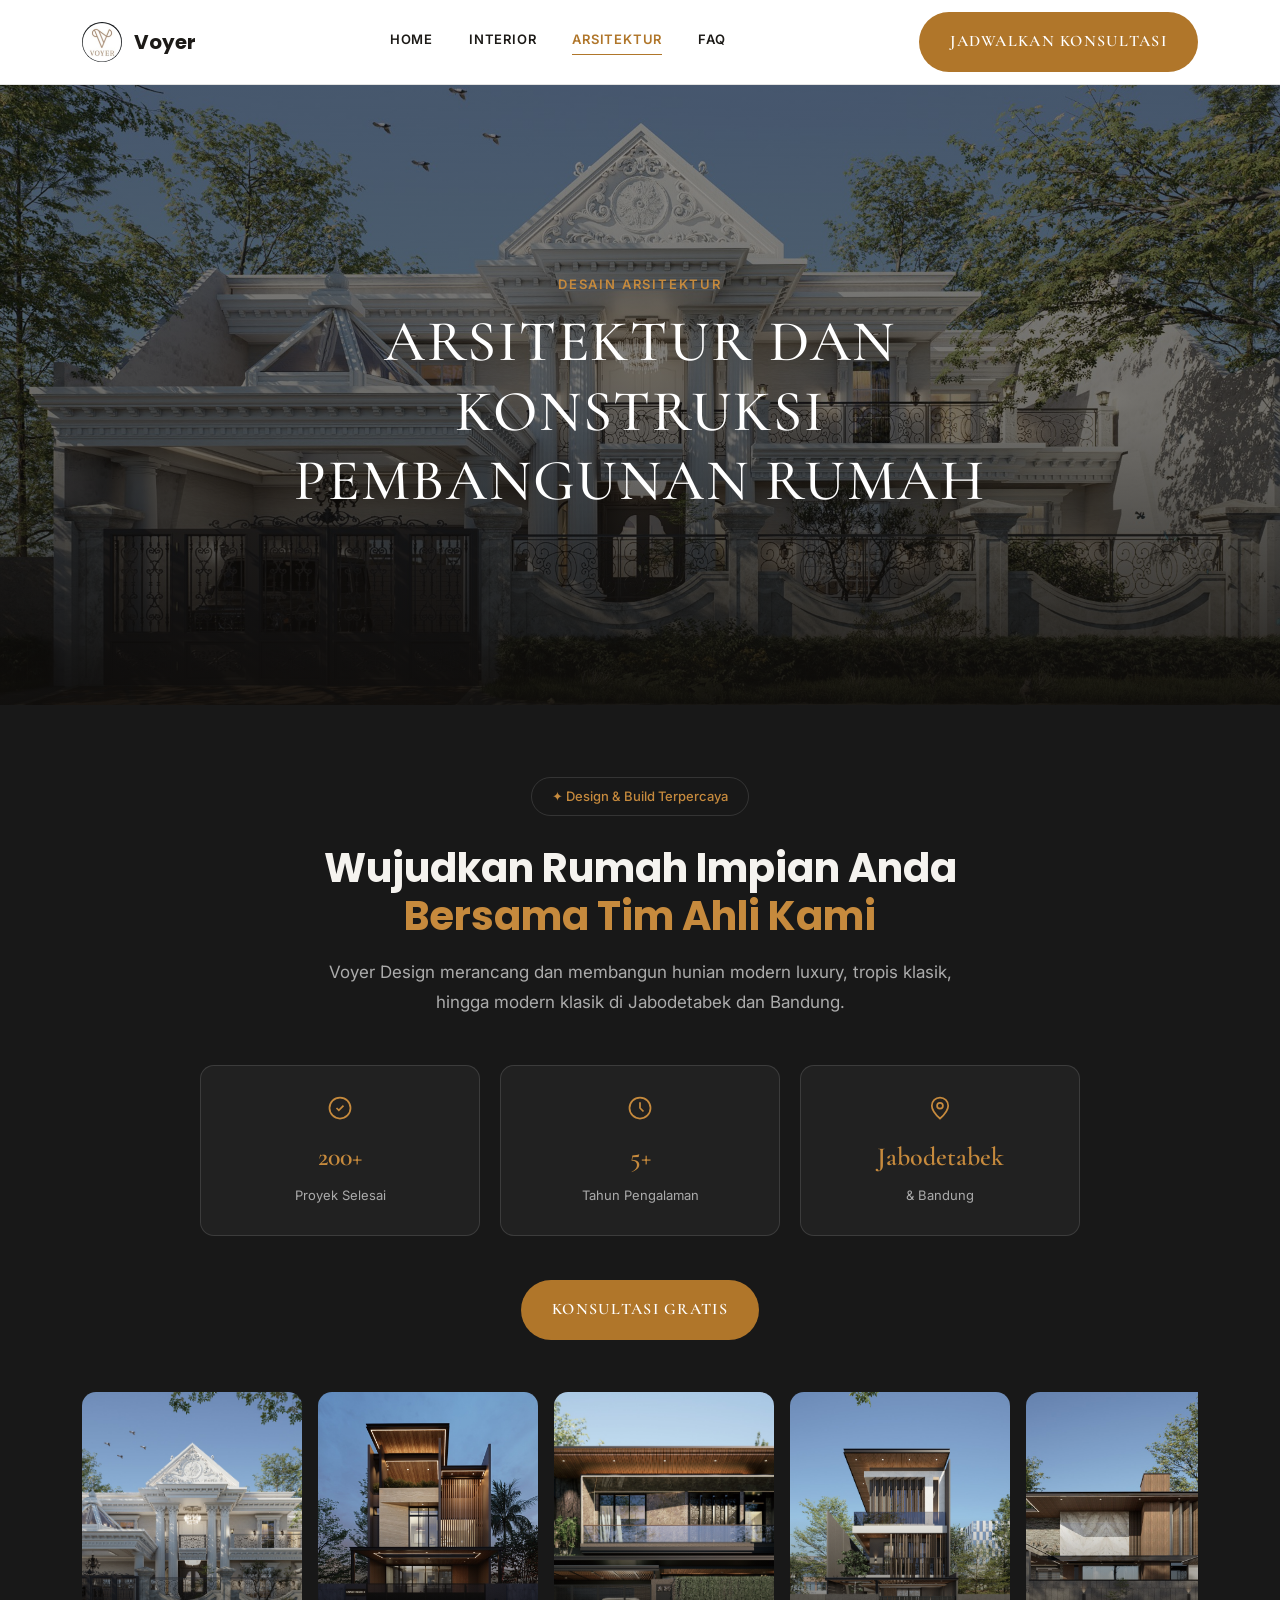
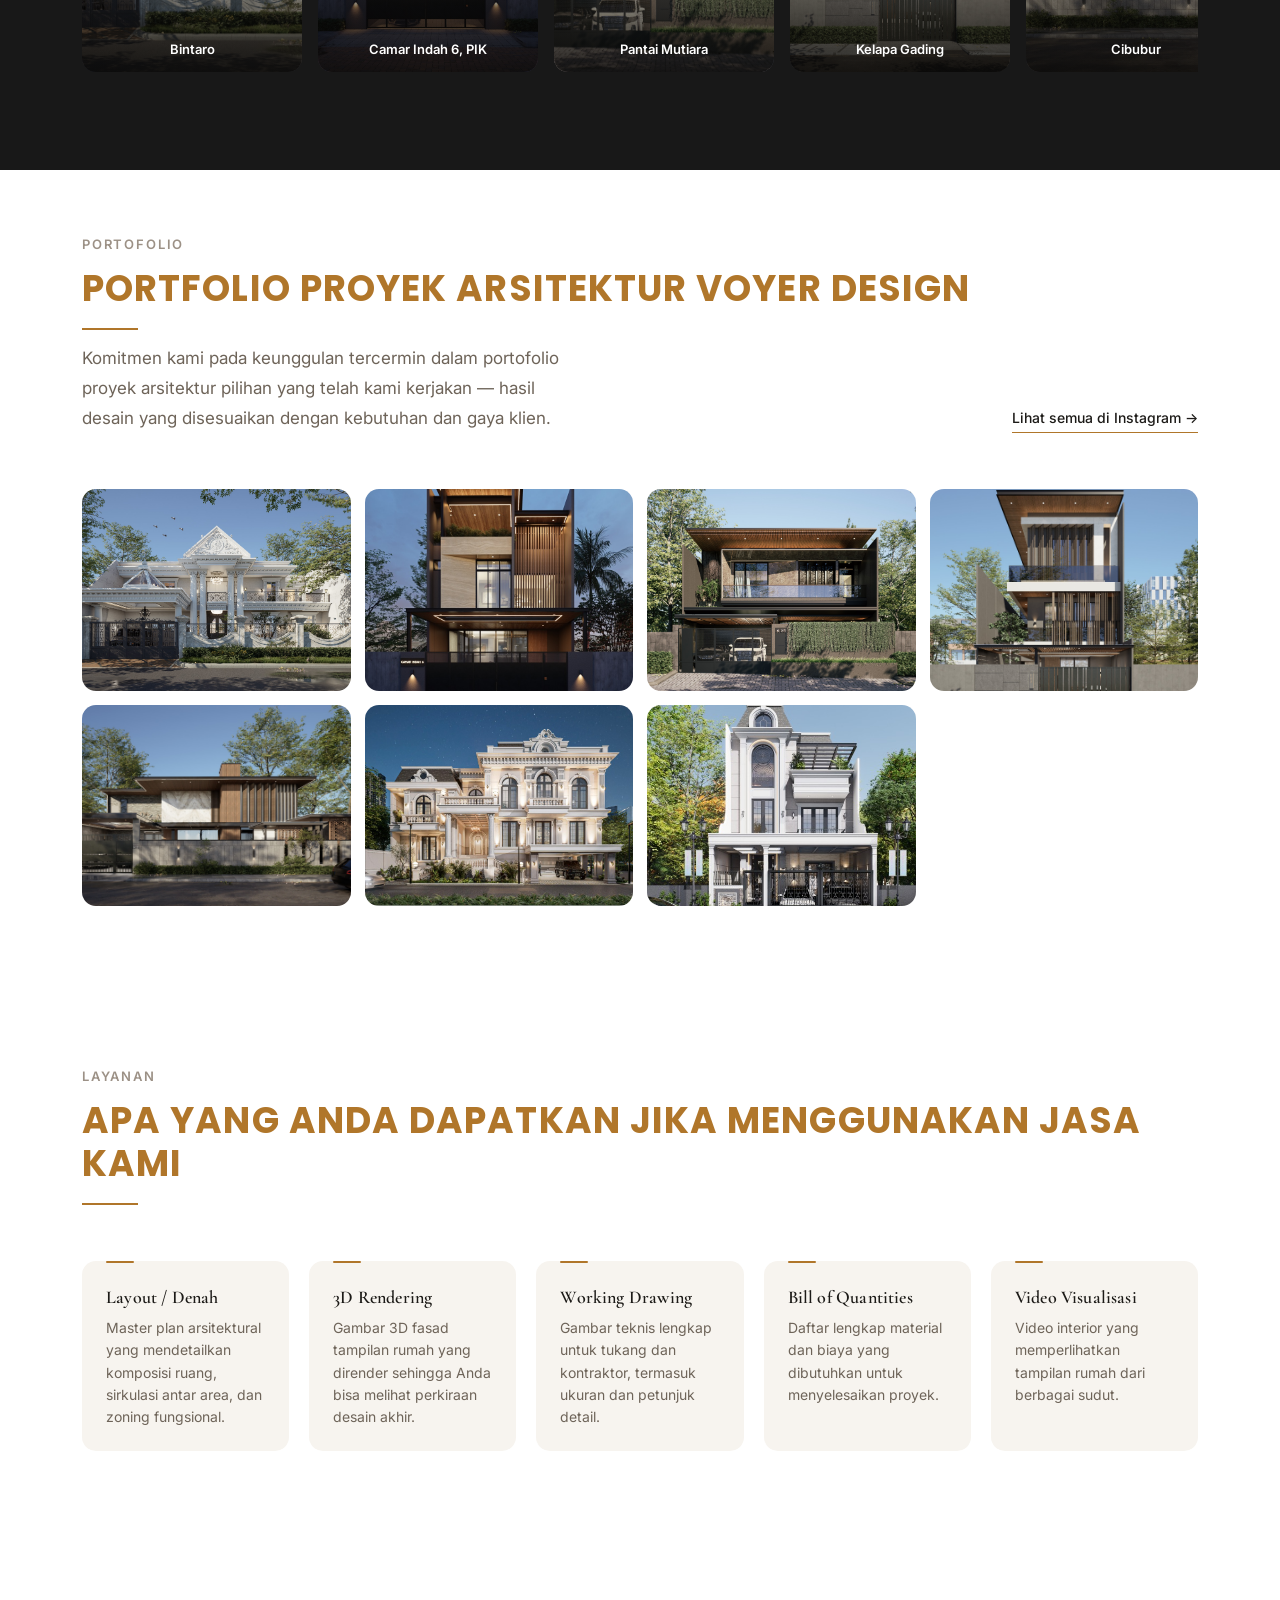
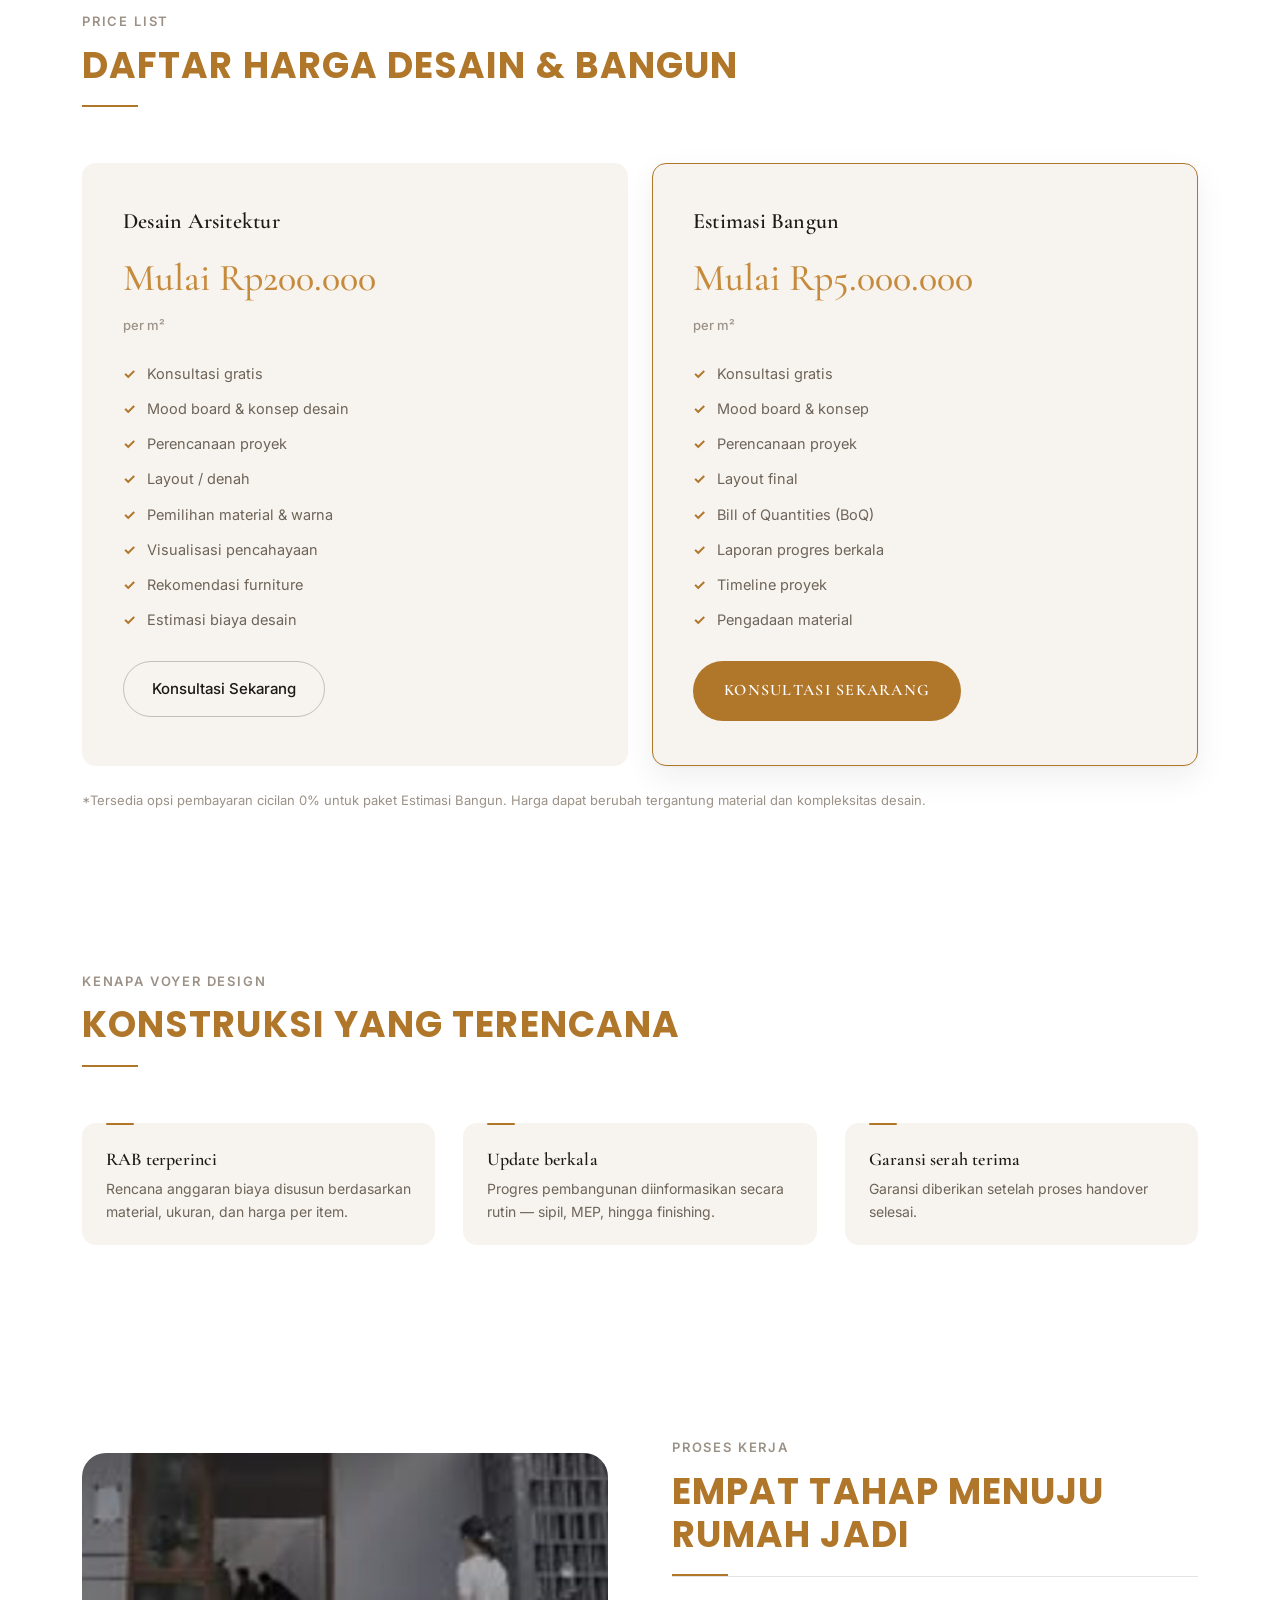
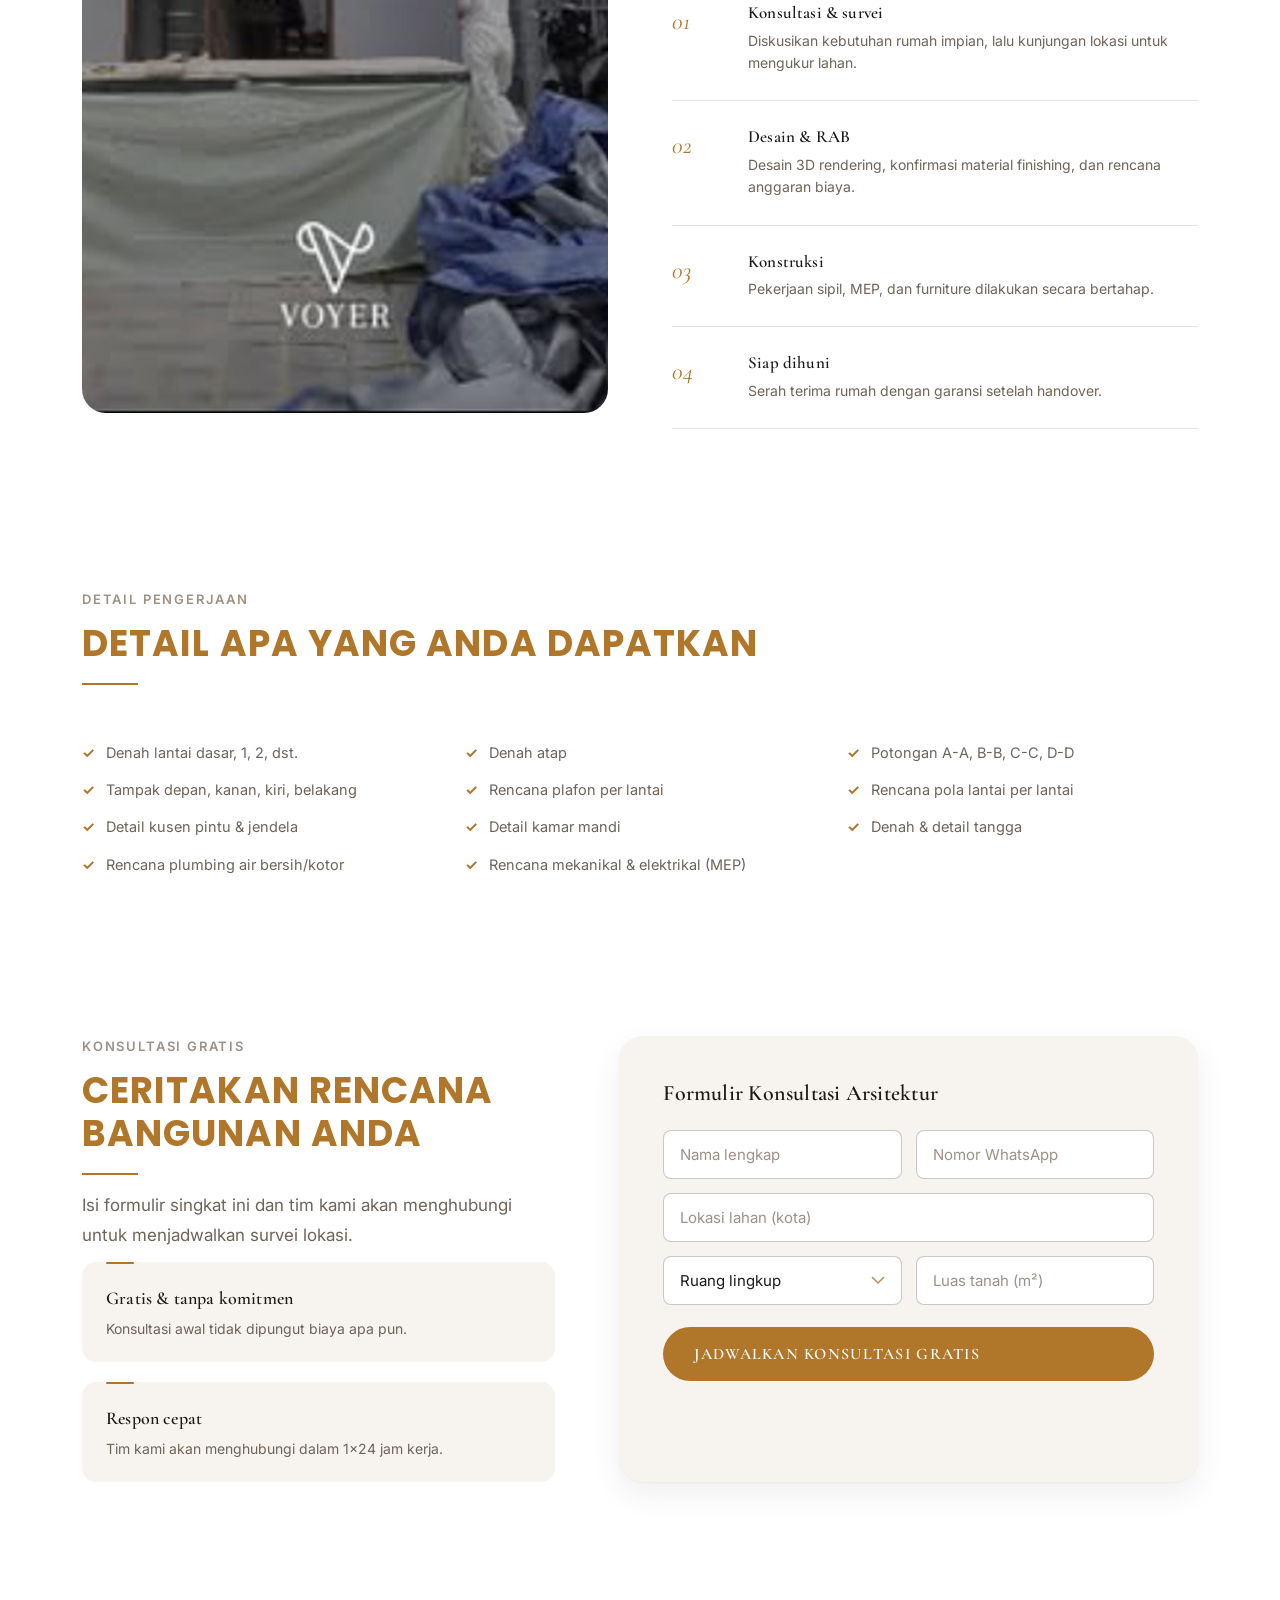
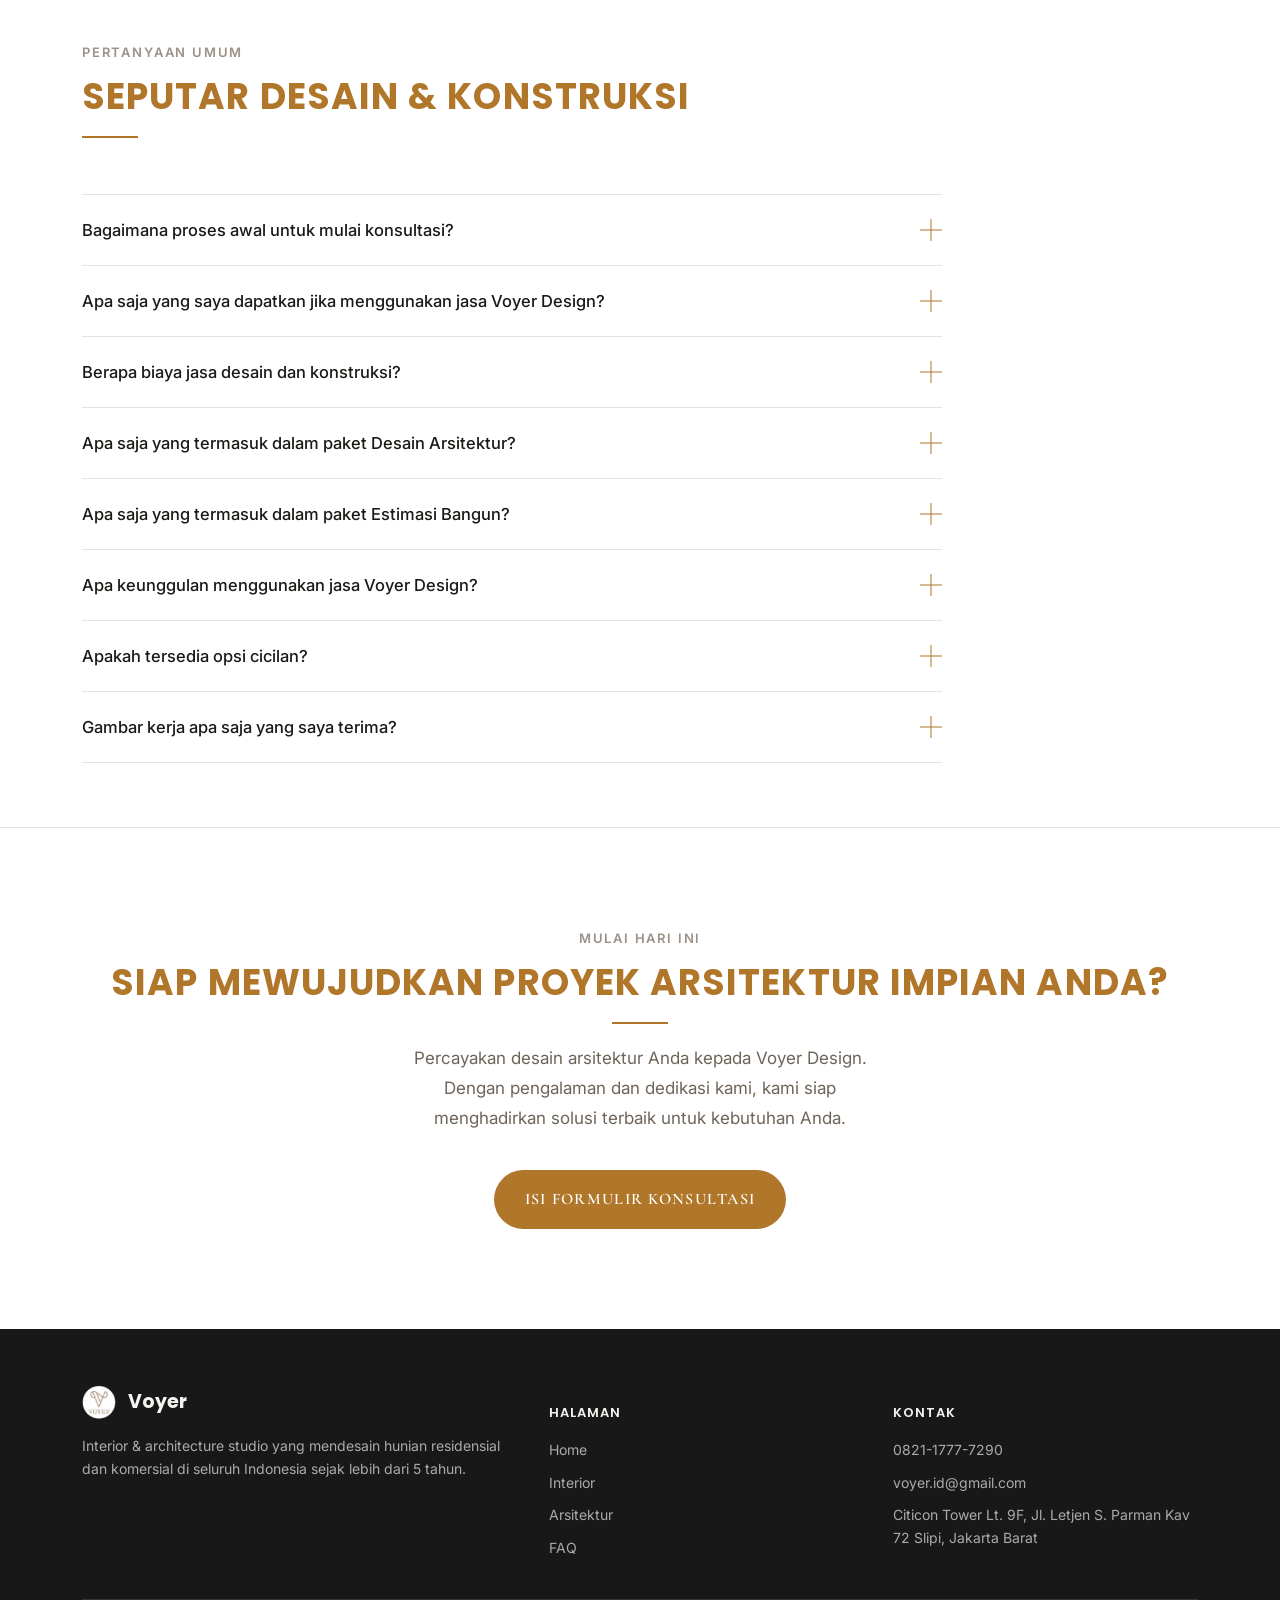
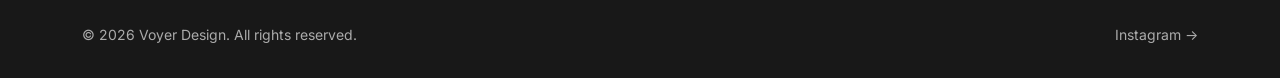
==== commit 4ce2eeb5: "no WA direct chat, desktop layout fix" ====
--- a/arsitektur.html
+++ b/arsitektur.html
@@ -24,10 +24,7 @@
       <a href="#faq">FAQ</a>
     </nav>
     <div class="header-cta">
-      <a class="btn btn-outline" href="#consult">Jadwalkan Konsultasi</a>
-      <a class="btn btn-wa" href="https://wa.me/6282117777290?text=Halo%20Voyer%20Design%2C%20saya%20ingin%20konsultasi%20gratis%20desain%20%26%20bangun%20rumah." target="_blank" rel="noopener">
-        Chat WhatsApp
-      </a>
+      <a class="btn btn-brass" href="#consult">Jadwalkan Konsultasi</a>
     </div>
     <button class="nav-toggle" aria-label="Buka menu">&#9776;</button>
   </div>
@@ -42,7 +39,7 @@
   <a href="interior.html">Interior</a>
   <a href="arsitektur.html">Arsitektur</a>
   <a href="#faq">FAQ</a>
-  <a class="btn btn-wa" href="https://wa.me/6282117777290?text=Halo%20Voyer%20Design%2C%20saya%20ingin%20konsultasi%20gratis%20desain%20%26%20bangun%20rumah." target="_blank" rel="noopener">Chat WhatsApp</a>
+  <a class="btn btn-brass" href="#consult">Jadwalkan Konsultasi</a>
 </div>
 
 <!-- ============ HERO ============ -->
@@ -78,7 +75,7 @@
         <span>&amp; Bandung</span>
       </div>
     </div>
-    <a class="btn btn-brass" href="https://wa.me/6282117777290?text=Halo%20Voyer%20Design%2C%20saya%20ingin%20konsultasi%20gratis%20desain%20%26%20bangun%20rumah." target="_blank" rel="noopener">Konsultasi Gratis</a>
+    <a class="btn btn-brass" href="#consult">Konsultasi Gratis</a>
 
     <div class="showcase-strip">
       <a class="showcase-card" href="https://www.instagram.com/voyerdesign/" target="_blank" rel="noopener"><img src="assets/img/portfolio-bintaro.jpg" alt="Fasad rumah klasik Bintaro oleh Voyer Design"><span>Bintaro</span></a>
@@ -102,14 +99,16 @@
     </div>
     <a class="tile-link" href="https://www.instagram.com/voyerdesign/" target="_blank" rel="noopener">Lihat semua di Instagram &rarr;</a>
   </div>
+  <div class="wrap">
   <div class="gallery-grid">
-    <a class="tall" href="https://www.instagram.com/voyerdesign/" target="_blank" rel="noopener"><img src="assets/img/portfolio-bintaro.jpg" alt="Fasad rumah klasik Bintaro"></a>
+    <a href="https://www.instagram.com/voyerdesign/" target="_blank" rel="noopener"><img src="assets/img/portfolio-bintaro.jpg" alt="Fasad rumah klasik Bintaro"></a>
     <a href="https://www.instagram.com/voyerdesign/" target="_blank" rel="noopener"><img src="assets/img/portfolio-camar-indah.jpg" alt="Fasad rumah modern Camar Indah 6, PIK"></a>
-    <a class="span-2" href="https://www.instagram.com/voyerdesign/" target="_blank" rel="noopener"><img src="assets/img/portfolio-pantai-mutiara.jpg" alt="Fasad rumah mewah Pantai Mutiara"></a>
-    <a class="tall" href="https://www.instagram.com/voyerdesign/" target="_blank" rel="noopener"><img src="assets/img/portfolio-kelapa-gading.jpg" alt="Fasad rumah modern Kelapa Gading"></a>
+    <a href="https://www.instagram.com/voyerdesign/" target="_blank" rel="noopener"><img src="assets/img/portfolio-pantai-mutiara.jpg" alt="Fasad rumah mewah Pantai Mutiara"></a>
+    <a href="https://www.instagram.com/voyerdesign/" target="_blank" rel="noopener"><img src="assets/img/portfolio-kelapa-gading.jpg" alt="Fasad rumah modern Kelapa Gading"></a>
     <a href="https://www.instagram.com/voyerdesign/" target="_blank" rel="noopener"><img src="assets/img/portfolio-cibubur.jpg" alt="Fasad rumah modern Cibubur"></a>
     <a href="https://www.instagram.com/voyerdesign/" target="_blank" rel="noopener"><img src="assets/img/portfolio-modernland.jpg" alt="Fasad rumah modern Modernland"></a>
     <a href="https://www.instagram.com/voyerdesign/" target="_blank" rel="noopener"><img src="assets/img/portfolio-pulomas.jpg" alt="Fasad rumah klasik Pulomas"></a>
+  </div>
   </div>
 </section>
 
@@ -366,8 +365,7 @@
     <h2>Siap mewujudkan proyek arsitektur impian Anda?</h2>
     <p class="lead">Percayakan desain arsitektur Anda kepada Voyer Design. Dengan pengalaman dan dedikasi kami, kami siap menghadirkan solusi terbaik untuk kebutuhan Anda.</p>
     <div class="hero-actions">
-      <a class="btn btn-wa" href="https://wa.me/6282117777290?text=Halo%20Voyer%20Design%2C%20saya%20ingin%20konsultasi%20gratis%20desain%20%26%20bangun%20rumah." target="_blank" rel="noopener">Hubungi Kami</a>
-      <a class="btn btn-outline" href="#consult">Isi Formulir Konsultasi</a>
+      <a class="btn btn-brass" href="#consult">Isi Formulir Konsultasi</a>
     </div>
   </div>
 </section>
--- a/css/style.css
+++ b/css/style.css
@@ -150,12 +150,6 @@
   white-space: nowrap;
 }
 
-.btn-wa {
-  background: var(--wa);
-  color: #ffffff;
-}
-.btn-wa:hover { background: #1fbd5c; }
-
 .btn-outline {
   background: transparent;
   border-color: var(--hairline-strong);
@@ -807,21 +801,21 @@
 .gallery-grid {
   display: grid;
   grid-template-columns: repeat(4, 1fr);
-  grid-auto-rows: 220px;
   gap: 14px;
 }
 
-.gallery-grid a { position: relative; overflow: hidden; display: block; border-radius: var(--radius); }
+.gallery-grid a {
+  position: relative;
+  display: block;
+  overflow: hidden;
+  border-radius: var(--radius);
+  aspect-ratio: 4 / 3;
+}
 .gallery-grid img { width: 100%; height: 100%; object-fit: cover; transition: transform 0.5s ease; }
 .gallery-grid a:hover img { transform: scale(1.08); }
 
-.gallery-grid .span-2 { grid-column: span 2; }
-.gallery-grid .tall { grid-row: span 2; }
-
 @media (max-width: 760px) {
-  .gallery-grid { grid-template-columns: repeat(2, 1fr); grid-auto-rows: 180px; }
-  .gallery-grid .span-2 { grid-column: span 2; }
-  .gallery-grid .tall { grid-row: span 1; }
+  .gallery-grid { grid-template-columns: repeat(2, 1fr); }
 }
 
 /* ---------- Process steps ---------- */
@@ -1066,4 +1060,3 @@
   font-size: 15px;
   letter-spacing: normal;
 }
-.mobile-nav .btn-wa { color: #ffffff; }
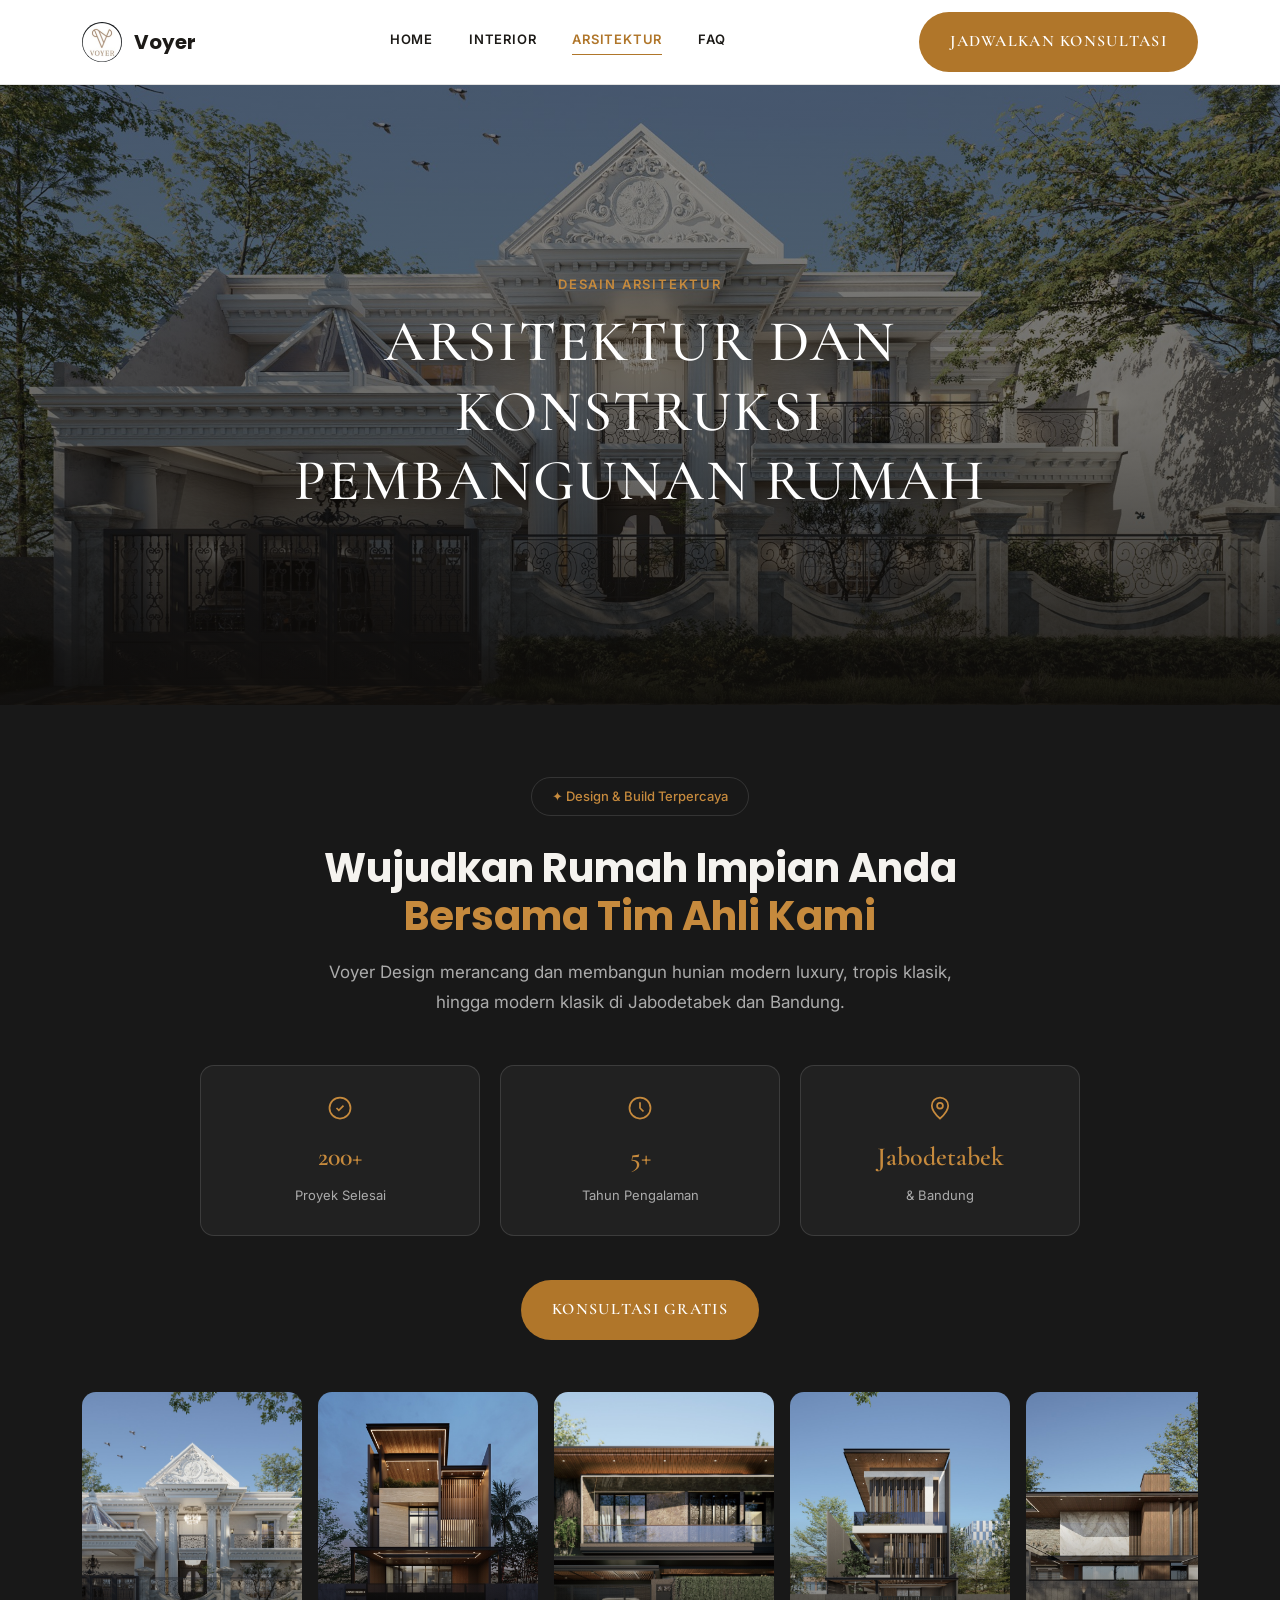
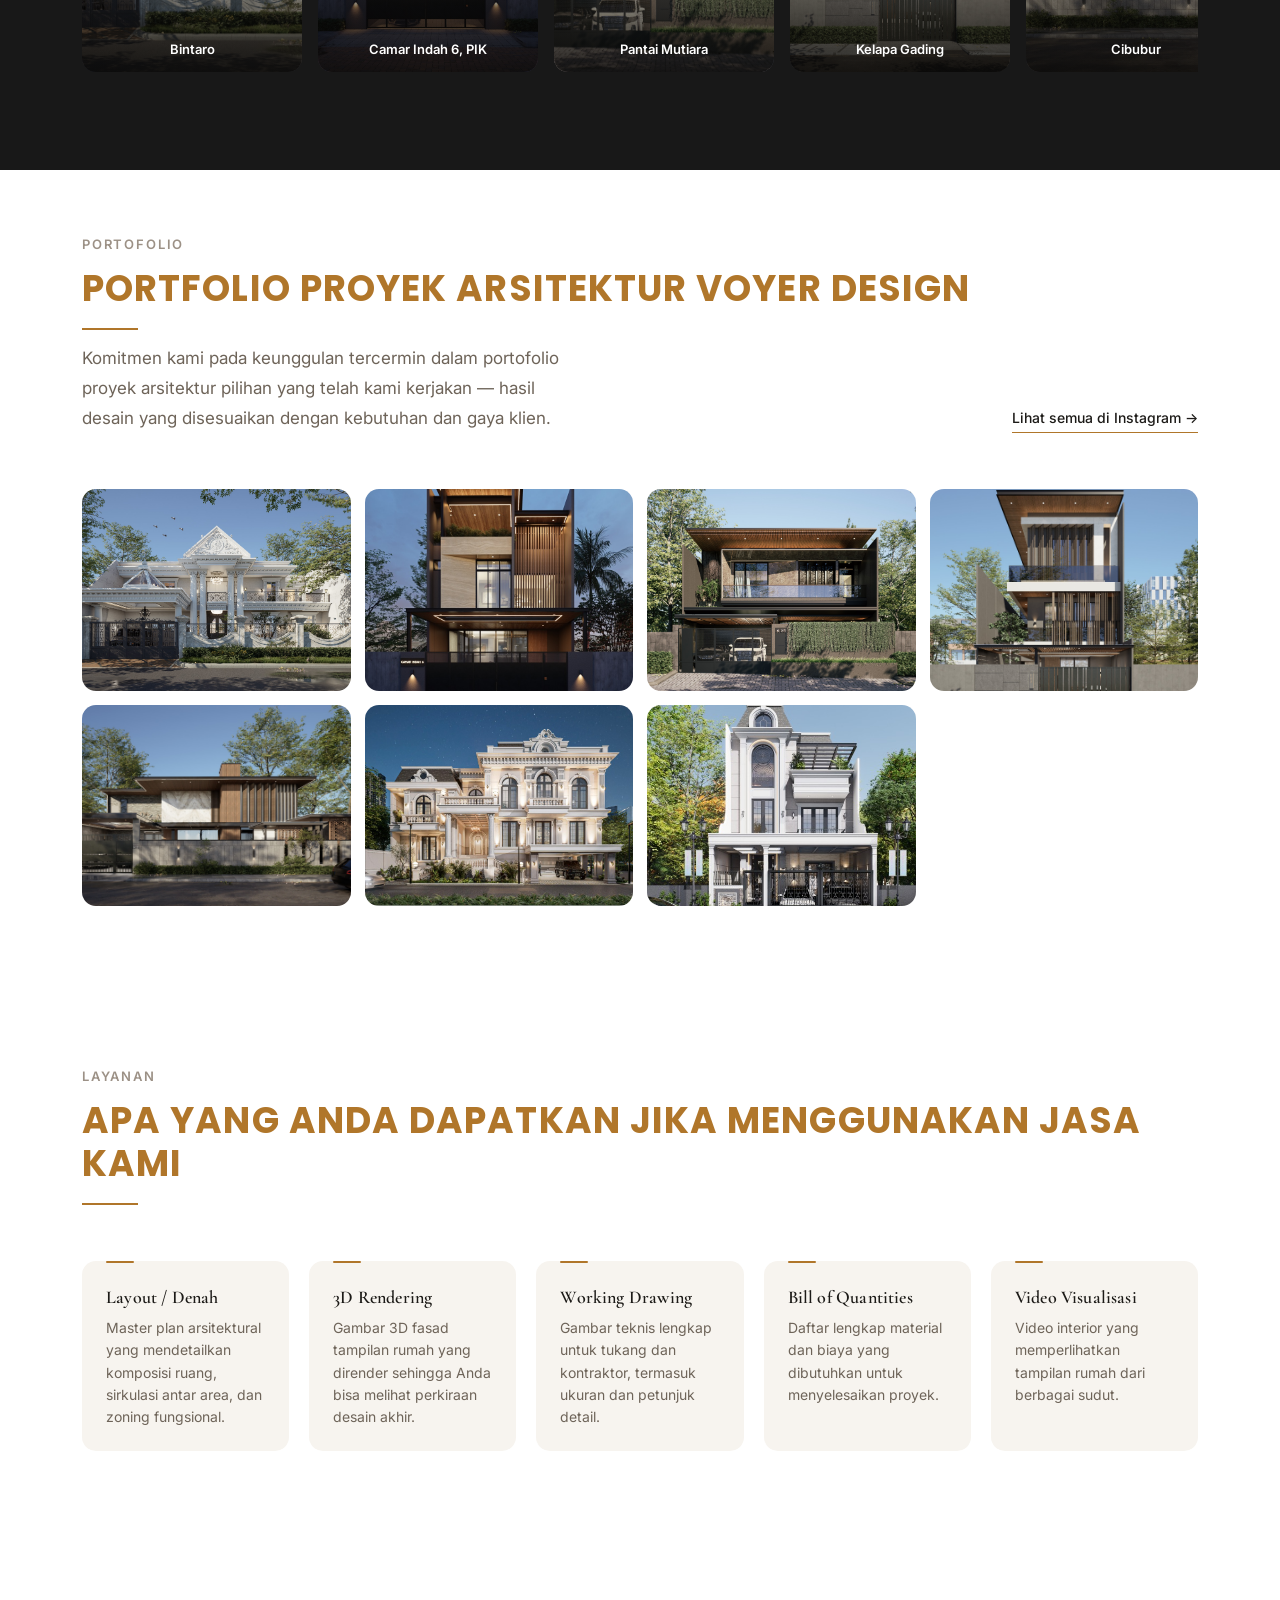
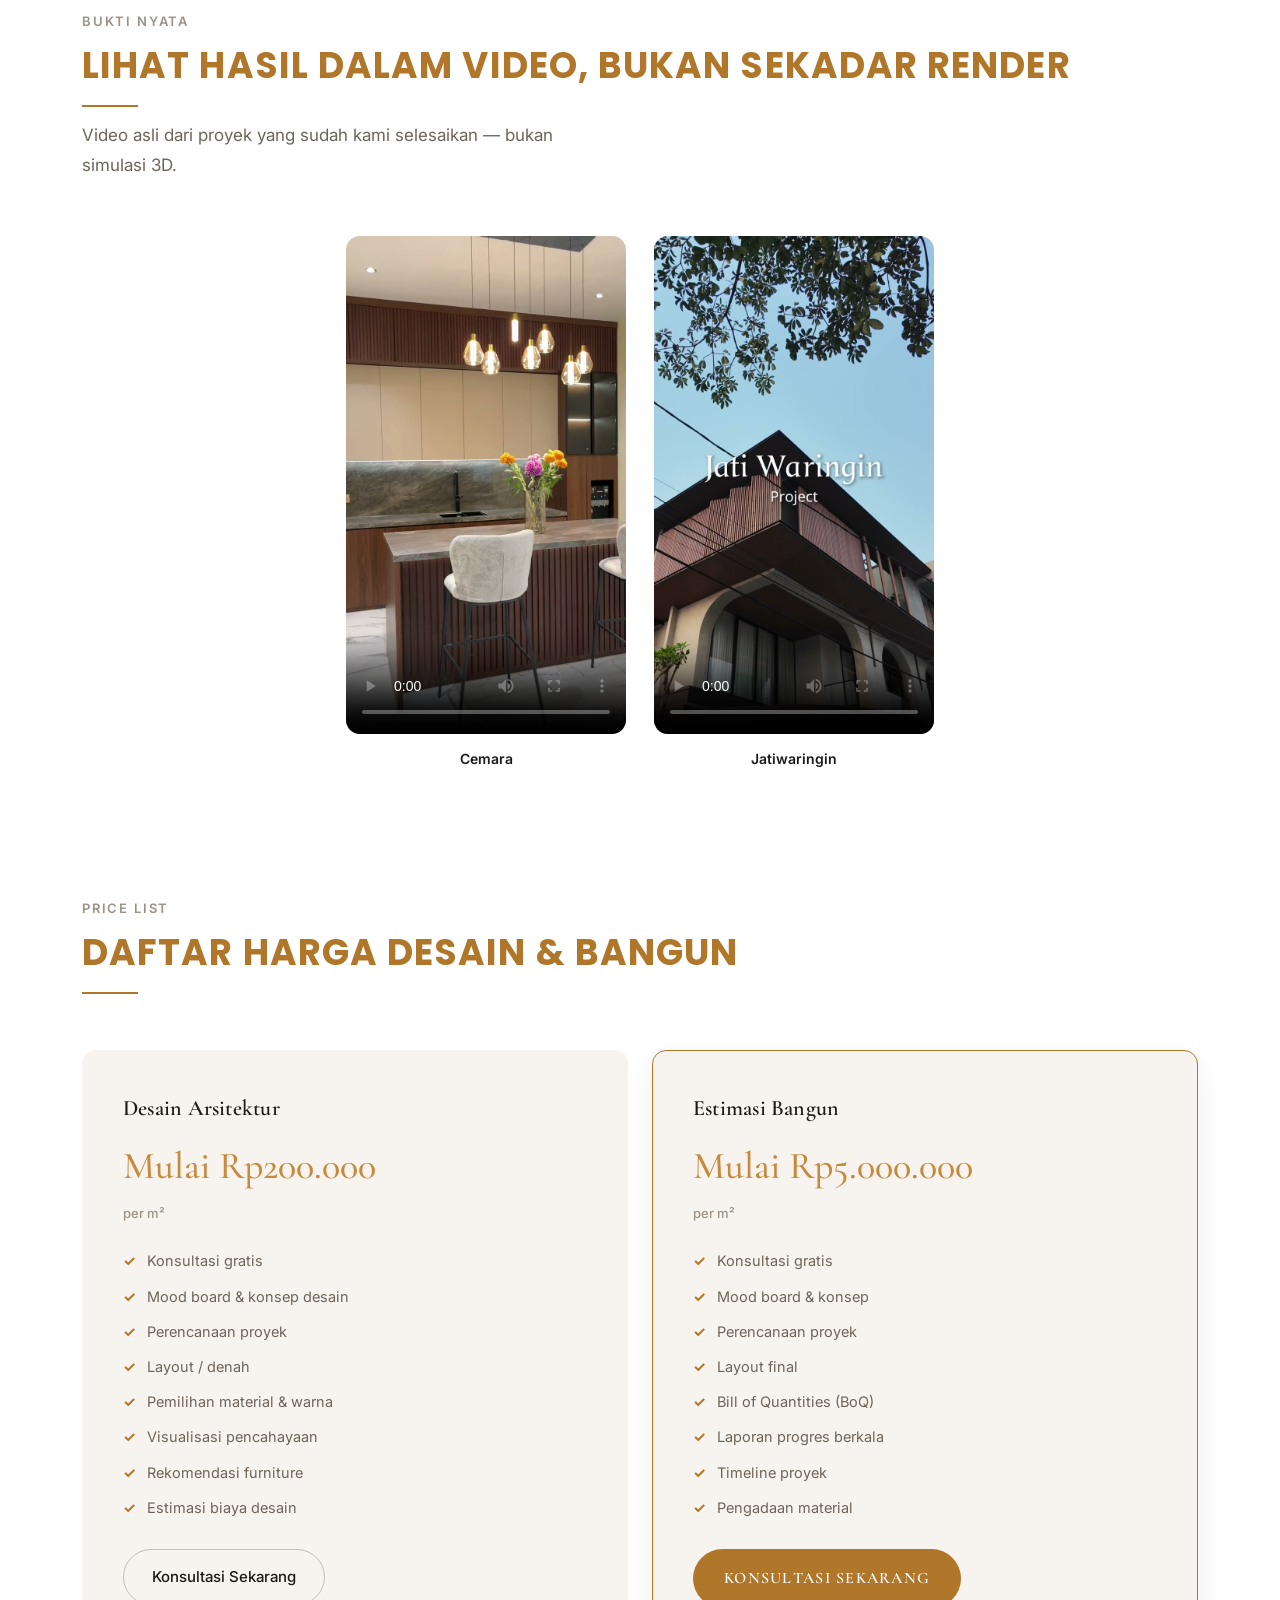
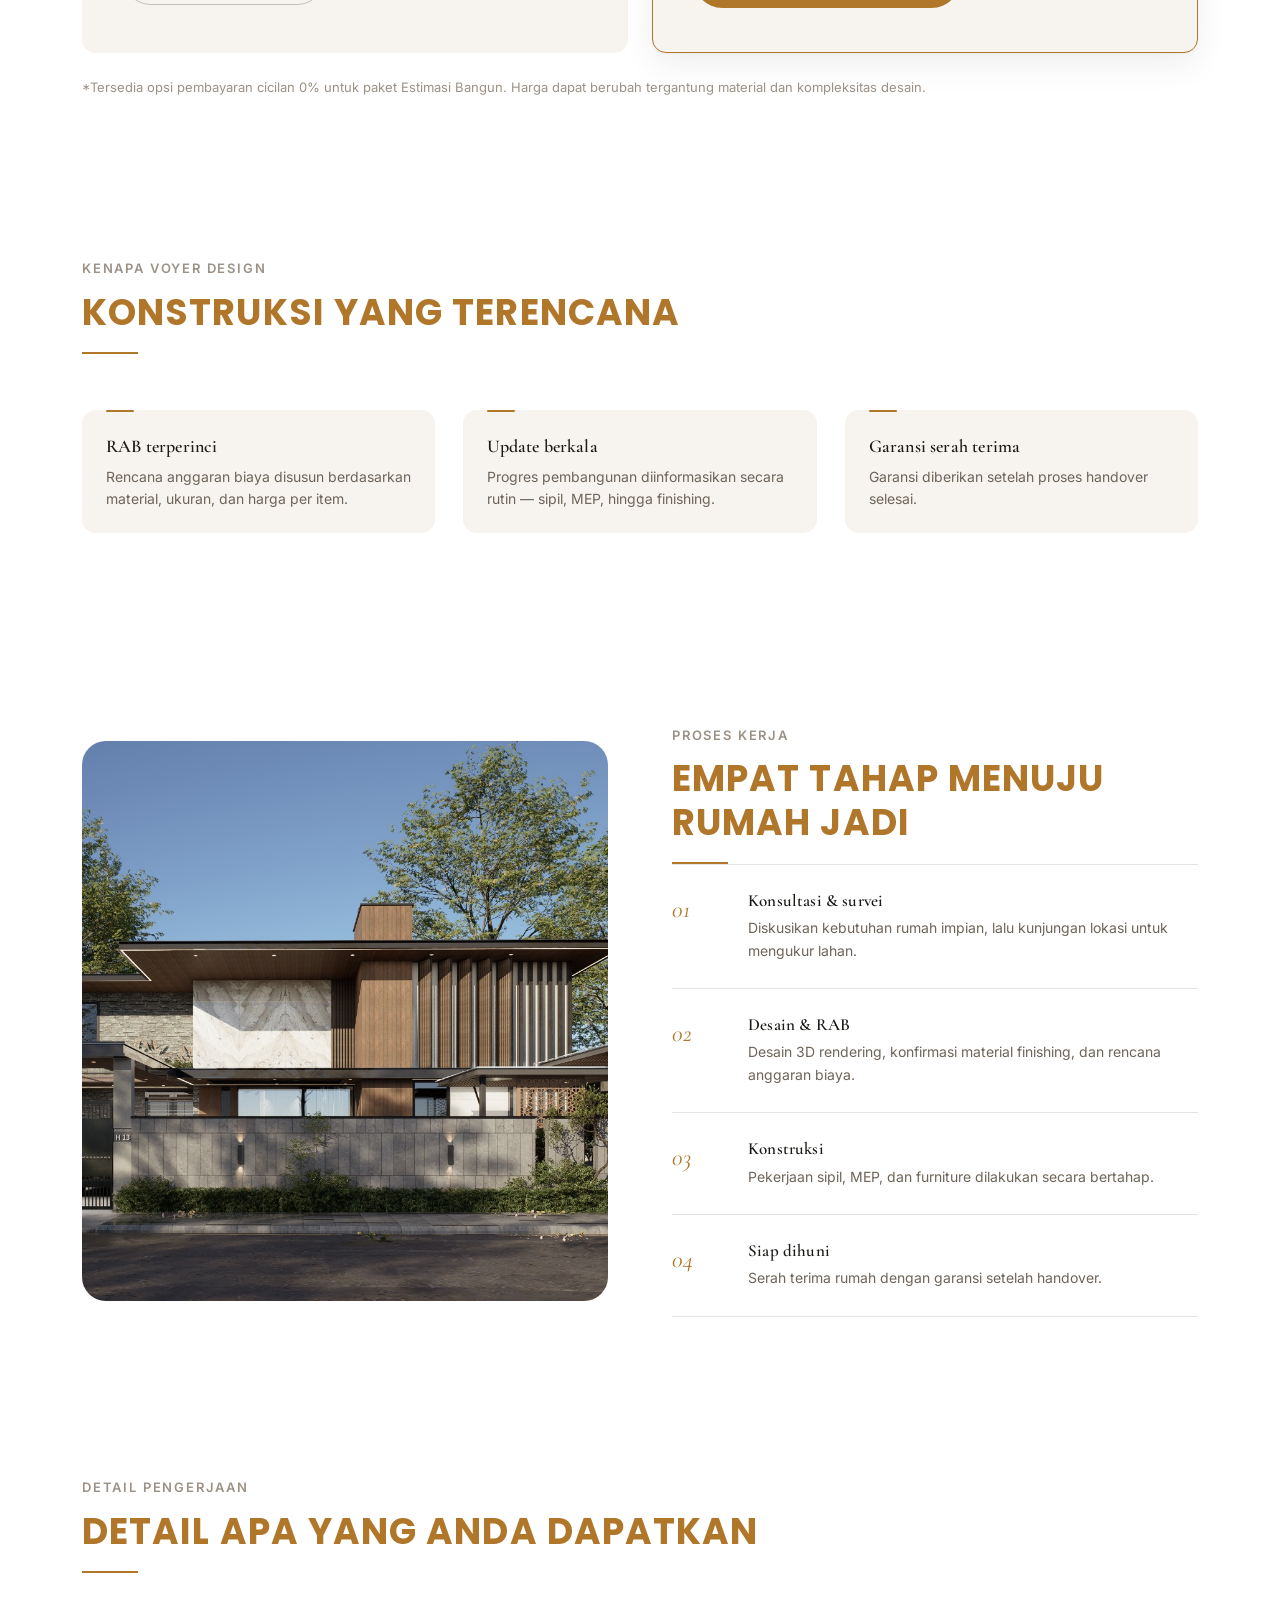
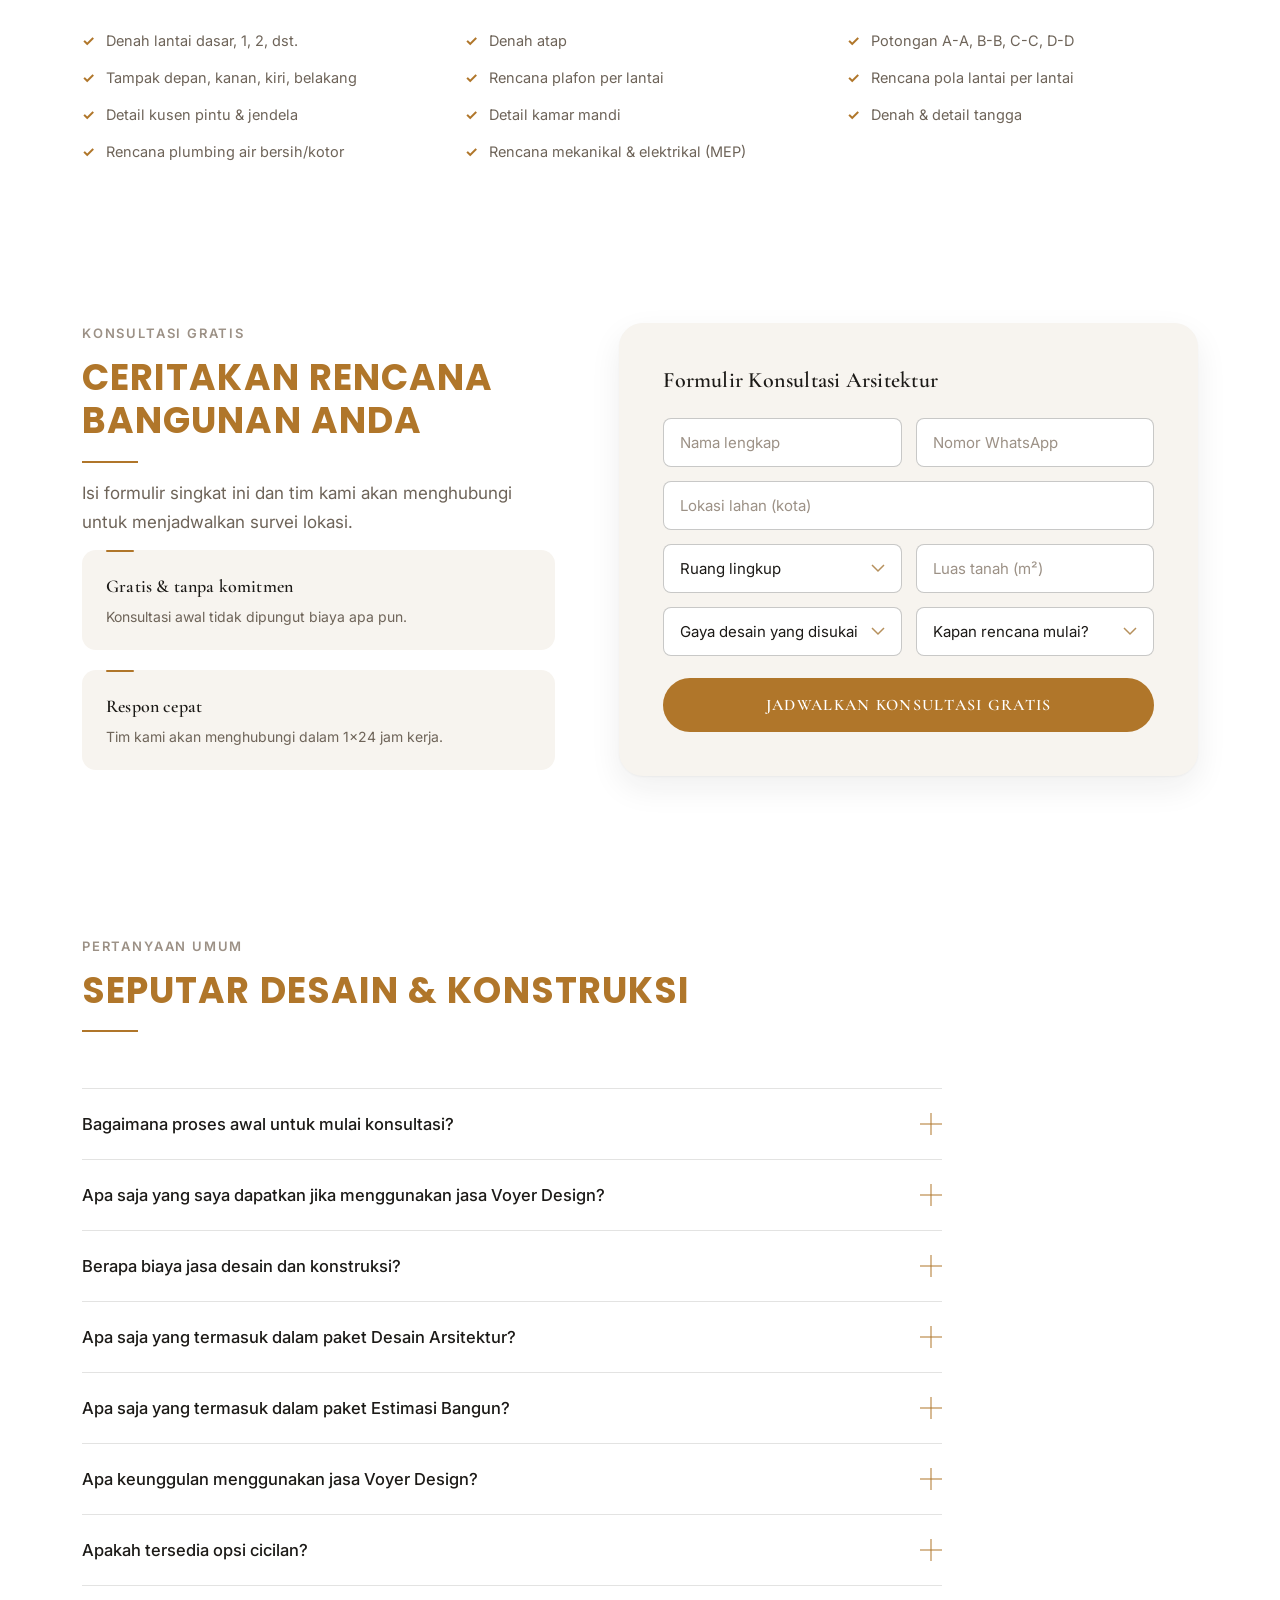
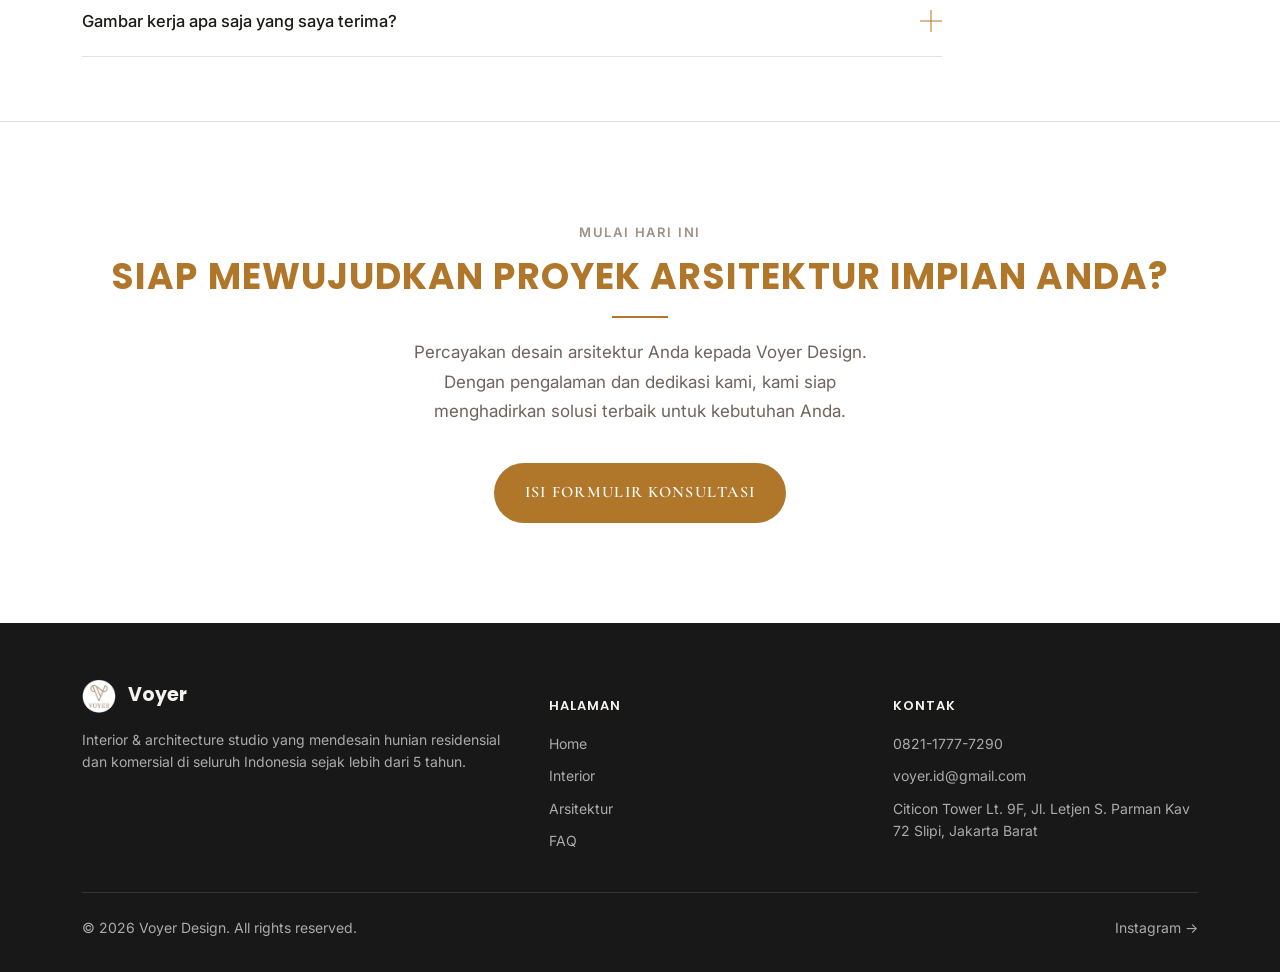
==== commit a02961a9: "added videos, fixed form, fixed white spacewait" ====
--- a/arsitektur.html
+++ b/arsitektur.html
@@ -141,6 +141,33 @@
       <div class="diff-item">
         <h3>Video Visualisasi</h3>
         <p>Video interior yang memperlihatkan tampilan rumah dari berbagai sudut.</p>
+      </div>
+    </div>
+  </div>
+</section>
+
+<!-- ============ VIDEO PROOF ============ -->
+<section class="tight">
+  <div class="wrap">
+    <div class="section-head">
+      <div>
+        <span class="eyebrow">Bukti Nyata</span>
+        <h2>Lihat hasil dalam video, bukan sekadar render</h2>
+        <p class="lead">Video asli dari proyek yang sudah kami selesaikan — bukan simulasi 3D.</p>
+      </div>
+    </div>
+    <div class="video-grid">
+      <div class="video-card">
+        <video controls preload="metadata" poster="assets/img/video-poster-cemara.jpg" playsinline>
+          <source src="assets/videos/cemara.mp4" type="video/mp4">
+        </video>
+        <span class="video-caption">Cemara</span>
+      </div>
+      <div class="video-card">
+        <video controls preload="metadata" poster="assets/img/video-poster-jatiwaringin.jpg" playsinline>
+          <source src="assets/videos/jatiwaringin.mp4" type="video/mp4">
+        </video>
+        <span class="video-caption">Jatiwaringin</span>
       </div>
     </div>
   </div>
@@ -200,7 +227,7 @@
         <h2>Konstruksi yang terencana</h2>
       </div>
     </div>
-    <div class="diff-grid" style="grid-template-columns:repeat(3,1fr);">
+    <div class="diff-grid cols-3">
       <div class="diff-item">
         <h3>RAB terperinci</h3>
         <p>Rencana anggaran biaya disusun berdasarkan material, ukuran, dan harga per item.</p>
@@ -221,7 +248,7 @@
 <section>
   <div class="wrap process">
     <div class="process-media">
-      <img src="assets/img/process-site.jpg" alt="Proses konstruksi Voyer Design">
+      <img src="assets/img/portfolio-cibubur.jpg" alt="Proyek konstruksi Voyer Design di Cibubur">
     </div>
     <div>
       <span class="eyebrow">Proses Kerja</span>
@@ -296,6 +323,24 @@
           </select>
           <input class="field" type="text" name="landarea" placeholder="Luas tanah (m²)">
         </div>
+        <div class="form-row">
+          <select class="field" name="style">
+            <option value="">Gaya desain yang disukai</option>
+            <option>Modern Luxury</option>
+            <option>Klasik / American Classic</option>
+            <option>Tropis</option>
+            <option>Japandi</option>
+            <option>Minimalis</option>
+            <option>Belum yakin</option>
+          </select>
+          <select class="field" name="timeline">
+            <option value="">Kapan rencana mulai?</option>
+            <option>Segera (&lt;1 bulan)</option>
+            <option>1&ndash;3 bulan</option>
+            <option>3&ndash;6 bulan</option>
+            <option>Masih survei-survei</option>
+          </select>
+        </div>
         <button class="btn btn-brass" type="submit" style="margin-top:8px;">Jadwalkan Konsultasi Gratis</button>
       </form>
       <div class="form-success" id="consult-success">Formulir Anda sudah kami siapkan di WhatsApp — silakan tekan kirim pada tab yang baru terbuka untuk menyelesaikan permintaan konsultasi.</div>
--- a/css/style.css
+++ b/css/style.css
@@ -138,6 +138,7 @@
 .btn {
   display: inline-flex;
   align-items: center;
+  justify-content: center;
   gap: 10px;
   padding: 15px 28px;
   font-family: var(--sans);
@@ -148,6 +149,11 @@
   cursor: pointer;
   transition: background 0.2s ease, border-color 0.2s ease, color 0.2s ease;
   white-space: nowrap;
+  max-width: 100%;
+}
+
+@media (max-width: 480px) {
+  .btn { white-space: normal; text-align: center; }
 }
 
 .btn-outline {
@@ -248,7 +254,7 @@
 @media (max-width: 860px) {
   .main-nav { display: none; }
   .nav-toggle { display: block; }
-  .header-cta .btn-outline { display: none; }
+  .header-cta { display: none; }
 }
 
 /* ---------- Hero ---------- */
@@ -437,6 +443,7 @@
   border: 1px solid var(--footer-hair);
   border-radius: var(--radius);
   padding: 28px 20px;
+  min-width: 0;
 }
 
 .stat-card svg {
@@ -618,6 +625,7 @@
   padding: 44px 36px;
   border-radius: var(--radius);
   transition: box-shadow 0.25s ease, transform 0.25s ease;
+  min-width: 0;
 }
 
 .offer-card:hover {
@@ -649,11 +657,14 @@
   gap: 28px;
 }
 
+.diff-grid.cols-3 { grid-template-columns: repeat(3, 1fr); }
+
 .diff-item {
   position: relative;
   padding: 26px 24px 22px;
   background: var(--surface);
   border-radius: var(--radius);
+  min-width: 0;
 }
 .diff-item::before {
   content: '';
@@ -669,10 +680,10 @@
 .diff-item p { font-size: 14px; color: var(--ink-muted); }
 
 @media (max-width: 900px) {
-  .diff-grid { grid-template-columns: repeat(2, 1fr); }
+  .diff-grid, .diff-grid.cols-3 { grid-template-columns: repeat(2, 1fr); }
 }
 @media (max-width: 540px) {
-  .diff-grid { grid-template-columns: 1fr; }
+  .diff-grid, .diff-grid.cols-3 { grid-template-columns: 1fr; }
 }
 
 /* ---------- Deliverables (5-up small cards) ---------- */
@@ -706,6 +717,7 @@
   border-radius: var(--radius);
   padding: 44px 40px;
   border: 1px solid transparent;
+  min-width: 0;
 }
 
 .price-card.featured {
@@ -715,10 +727,11 @@
 
 .price-card .price-tag {
   font-family: var(--serif);
-  font-size: 38px;
+  font-size: clamp(26px, 6vw, 38px);
   font-weight: 500;
   color: var(--brass-bright);
   margin: 14px 0 26px;
+  overflow-wrap: break-word;
 }
 
 .price-card .price-tag span {
@@ -775,6 +788,7 @@
 
 .check-grid div {
   position: relative;
+  min-width: 0;
   padding-left: 24px;
   font-size: 14.5px;
   color: var(--ink-muted);
@@ -794,6 +808,35 @@
 }
 @media (max-width: 480px) {
   .check-grid { grid-template-columns: 1fr; }
+}
+
+/* ---------- Video proof cards ---------- */
+
+.video-grid {
+  display: flex;
+  justify-content: center;
+  flex-wrap: wrap;
+  gap: 28px;
+}
+
+.video-card { width: 280px; max-width: 100%; }
+
+.video-card video {
+  width: 100%;
+  aspect-ratio: 9 / 16;
+  border-radius: var(--radius);
+  background: #000;
+  object-fit: cover;
+  display: block;
+}
+
+.video-caption {
+  display: block;
+  text-align: center;
+  margin-top: 14px;
+  font-size: 14px;
+  font-weight: 600;
+  color: var(--ink);
 }
 
 /* ---------- Gallery ---------- */
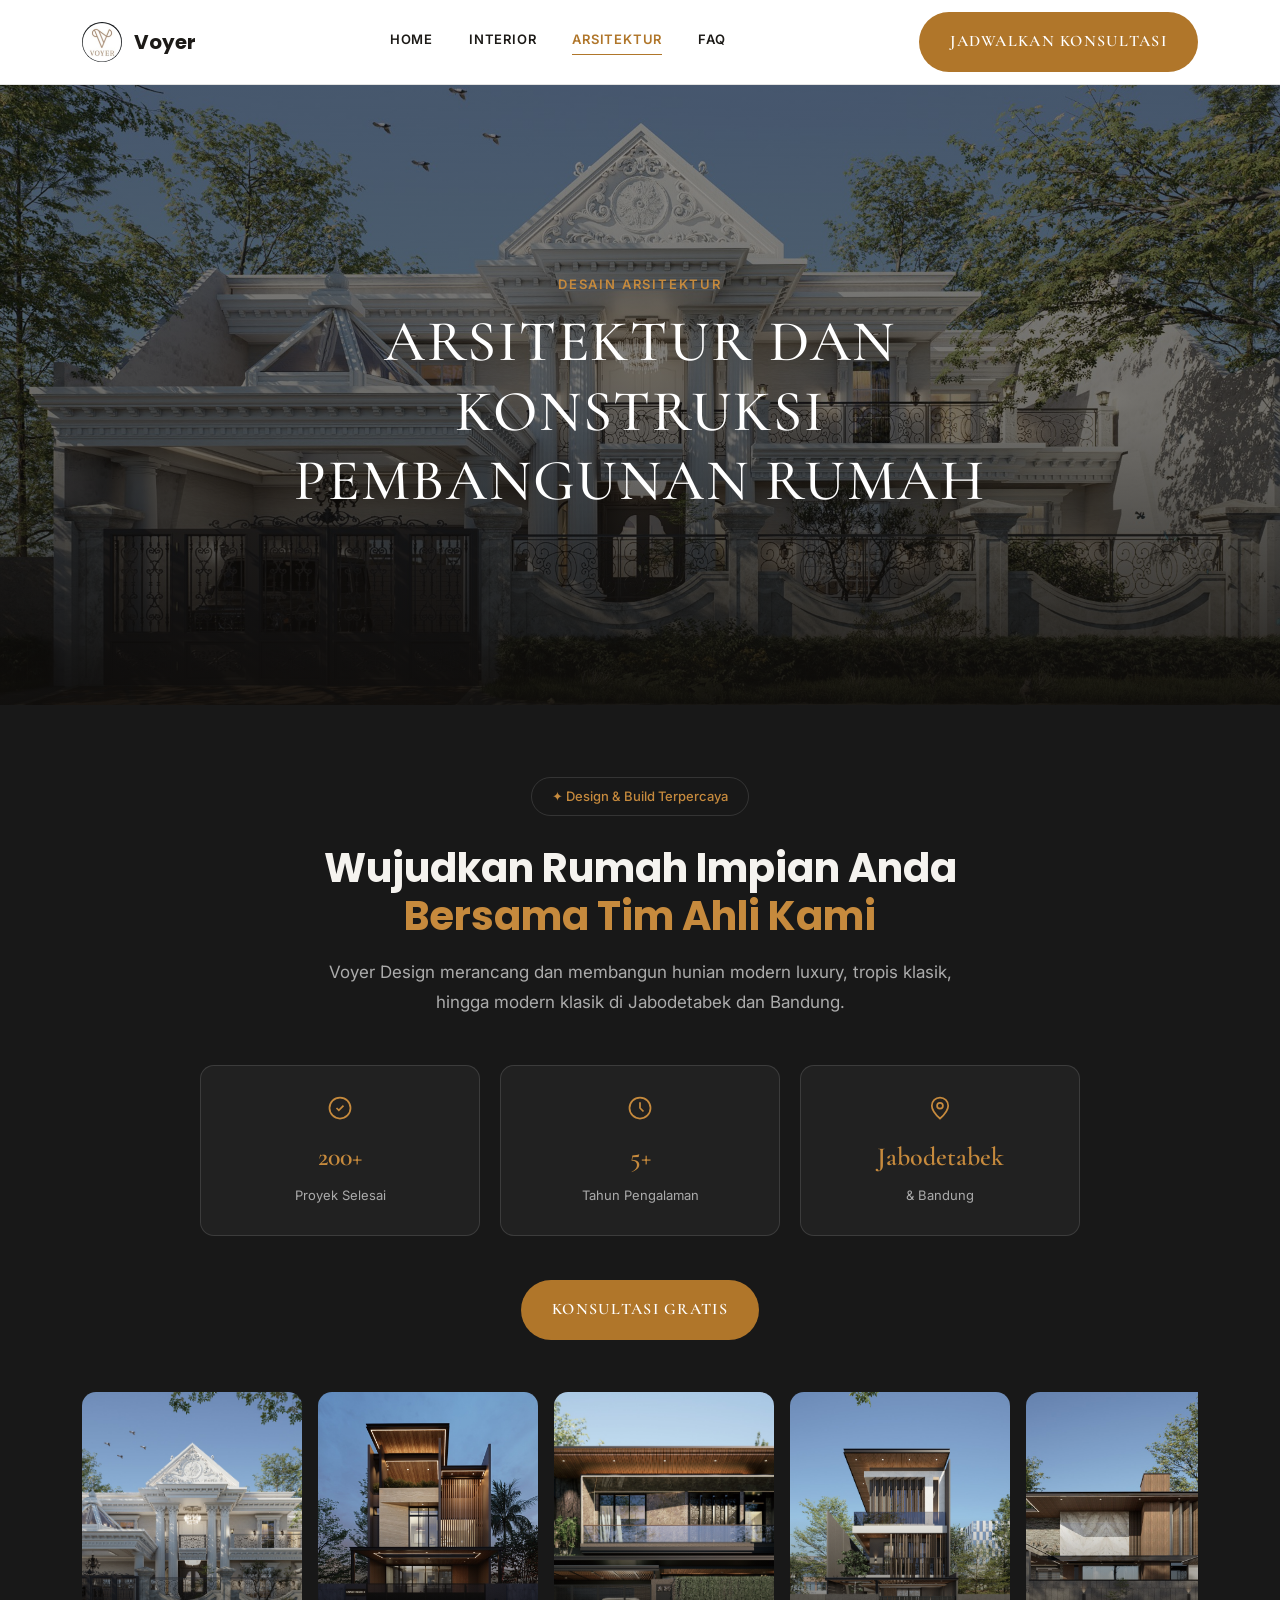
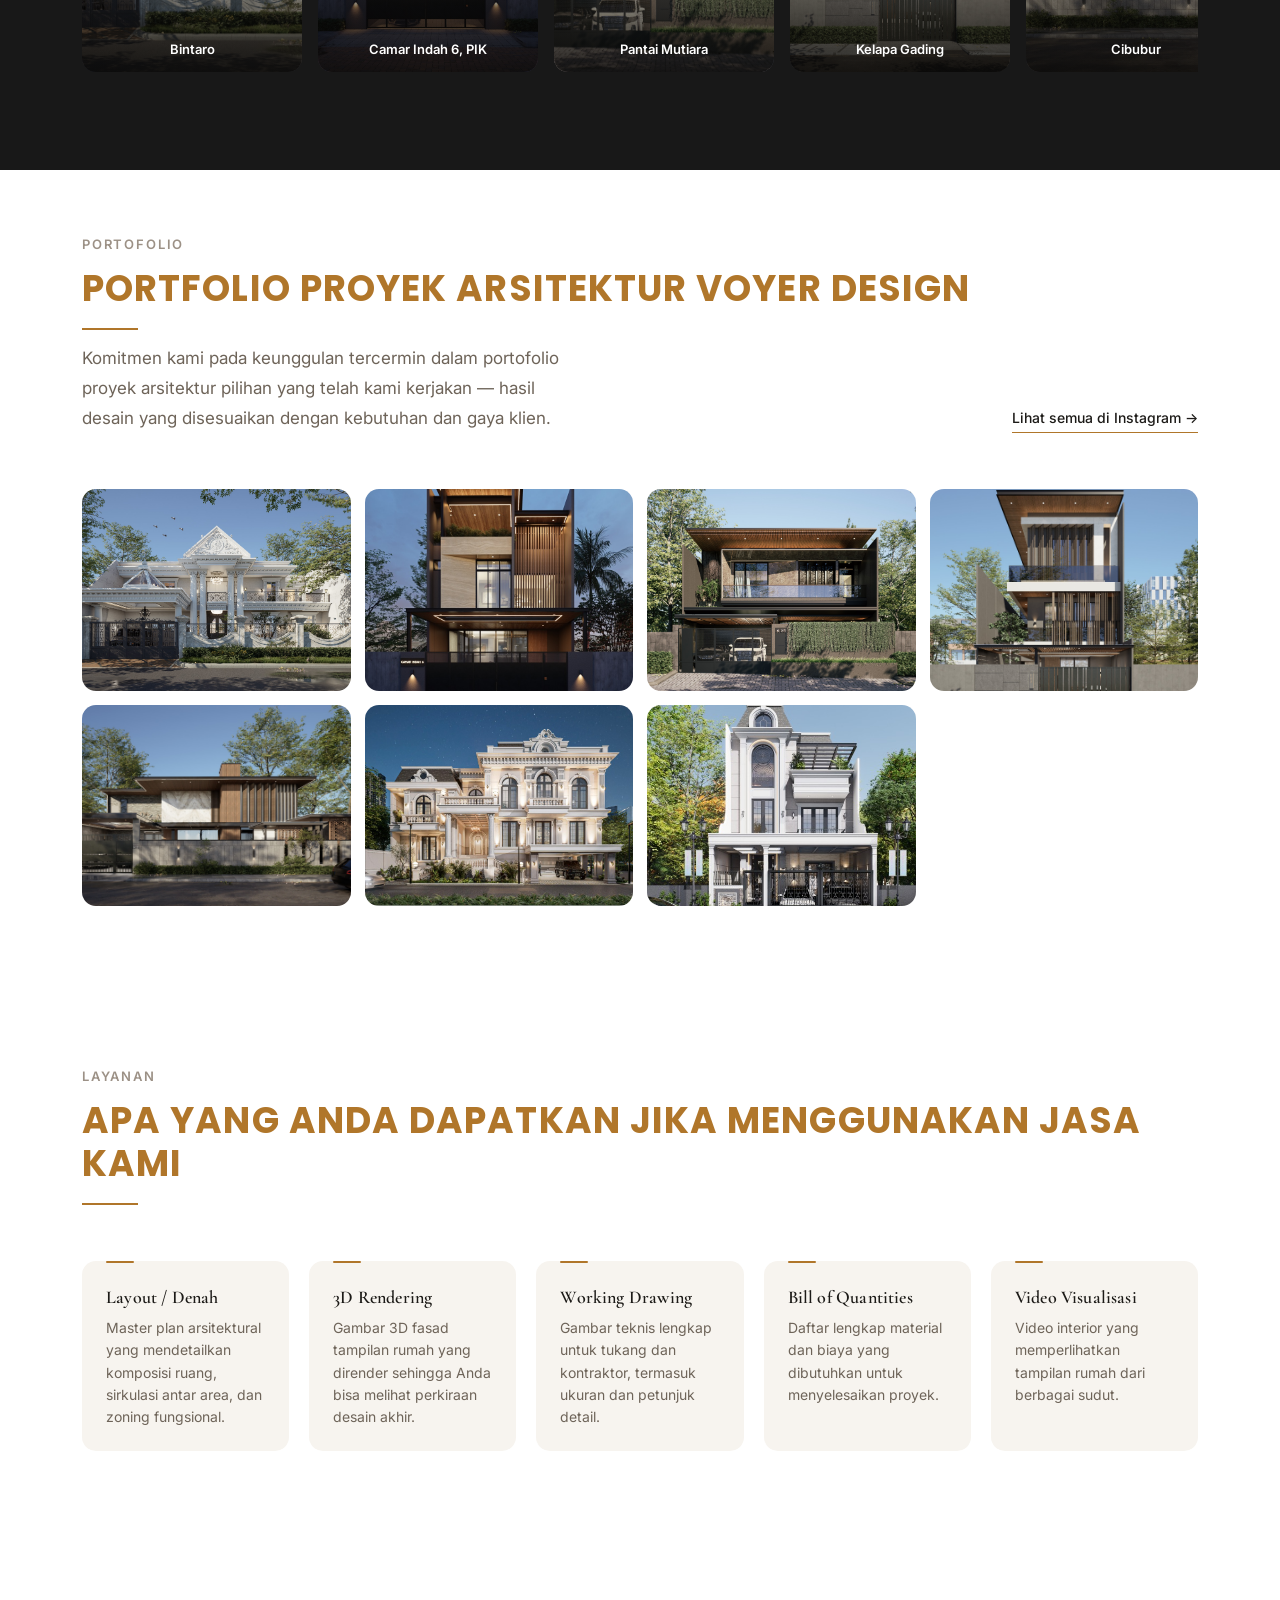
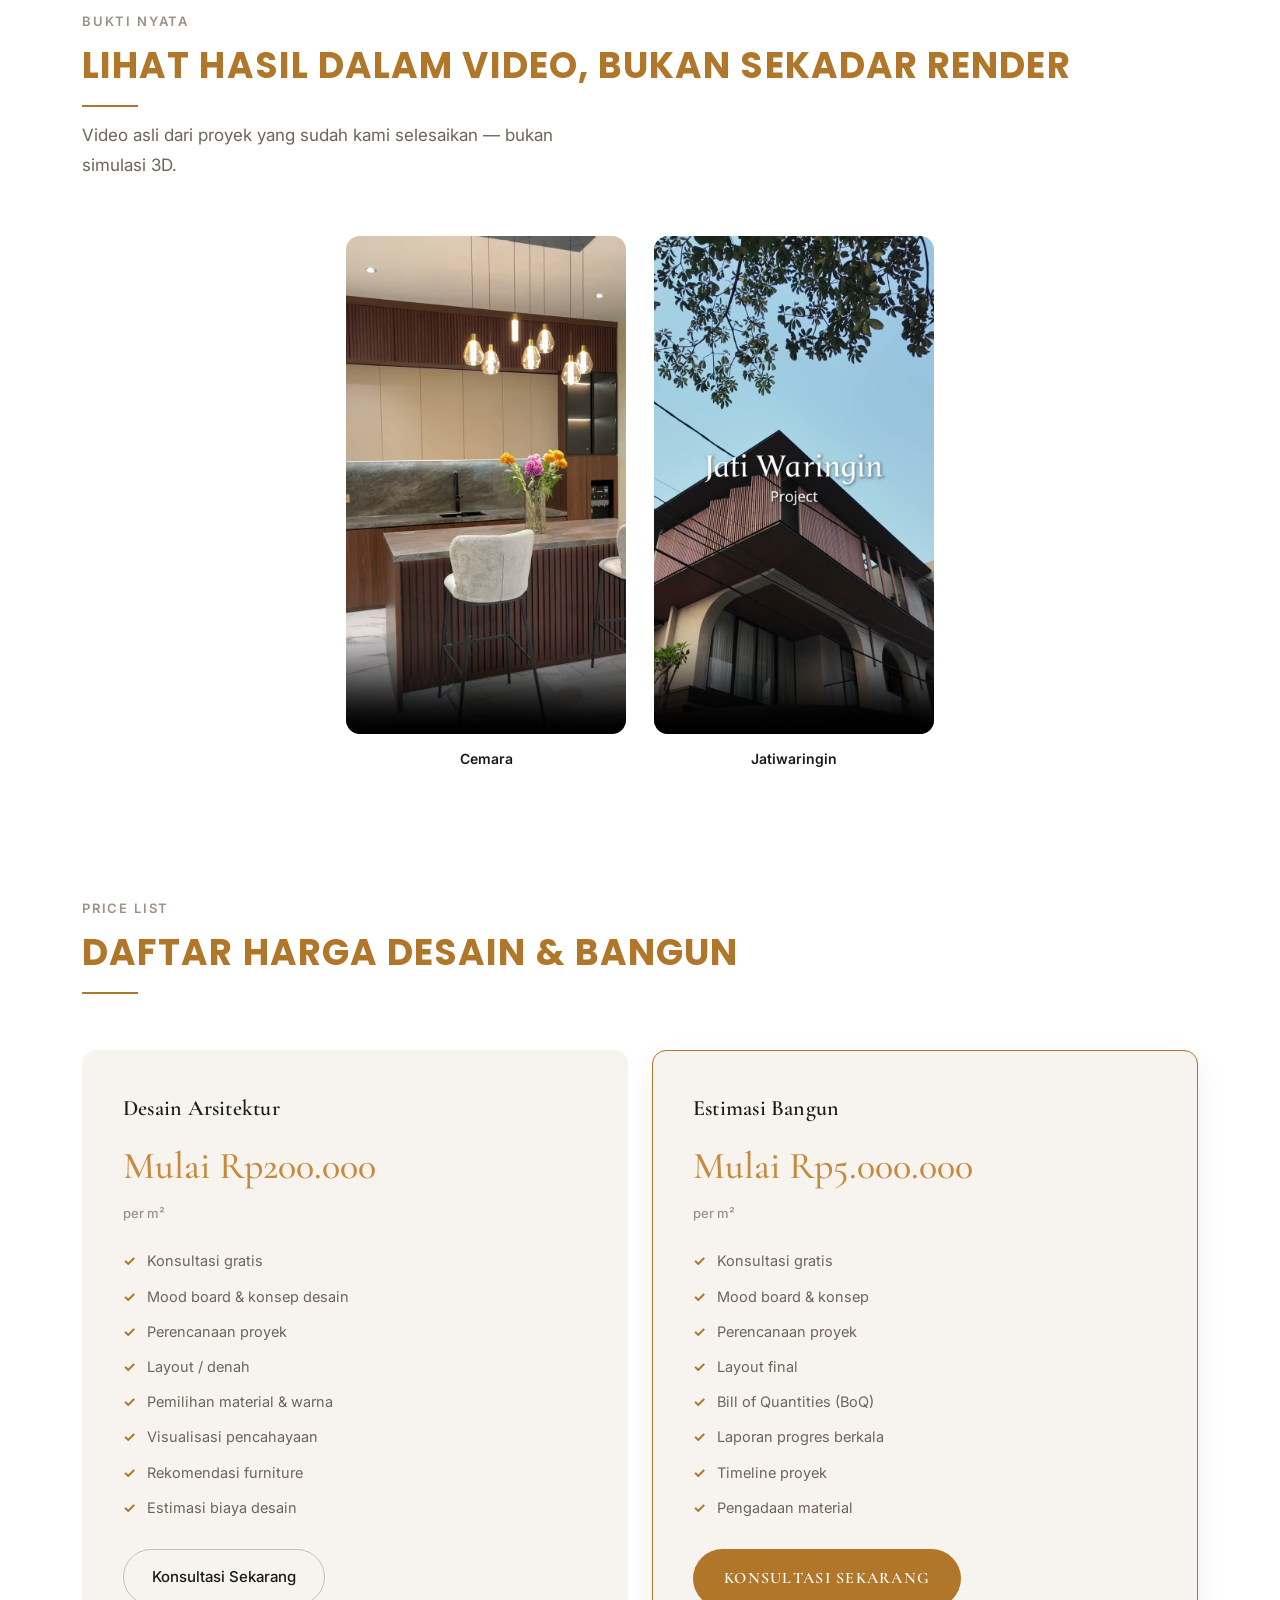
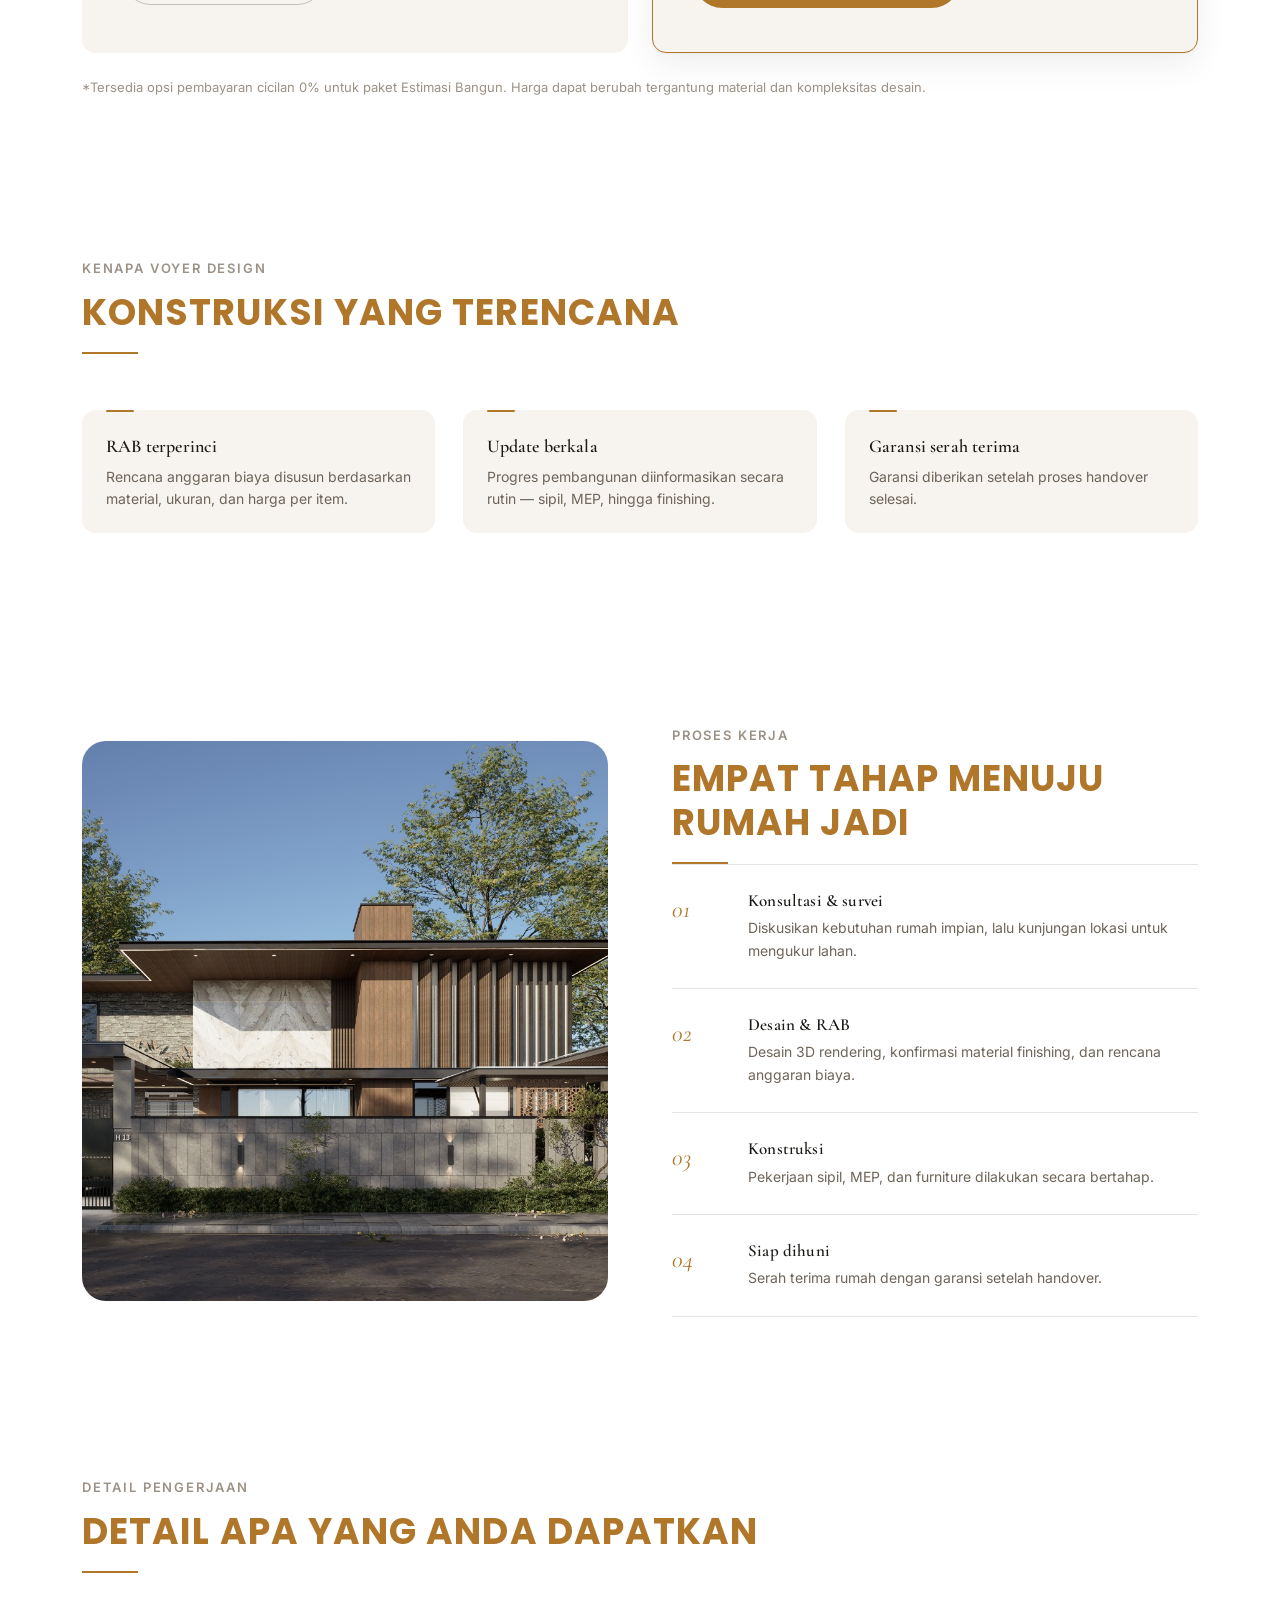
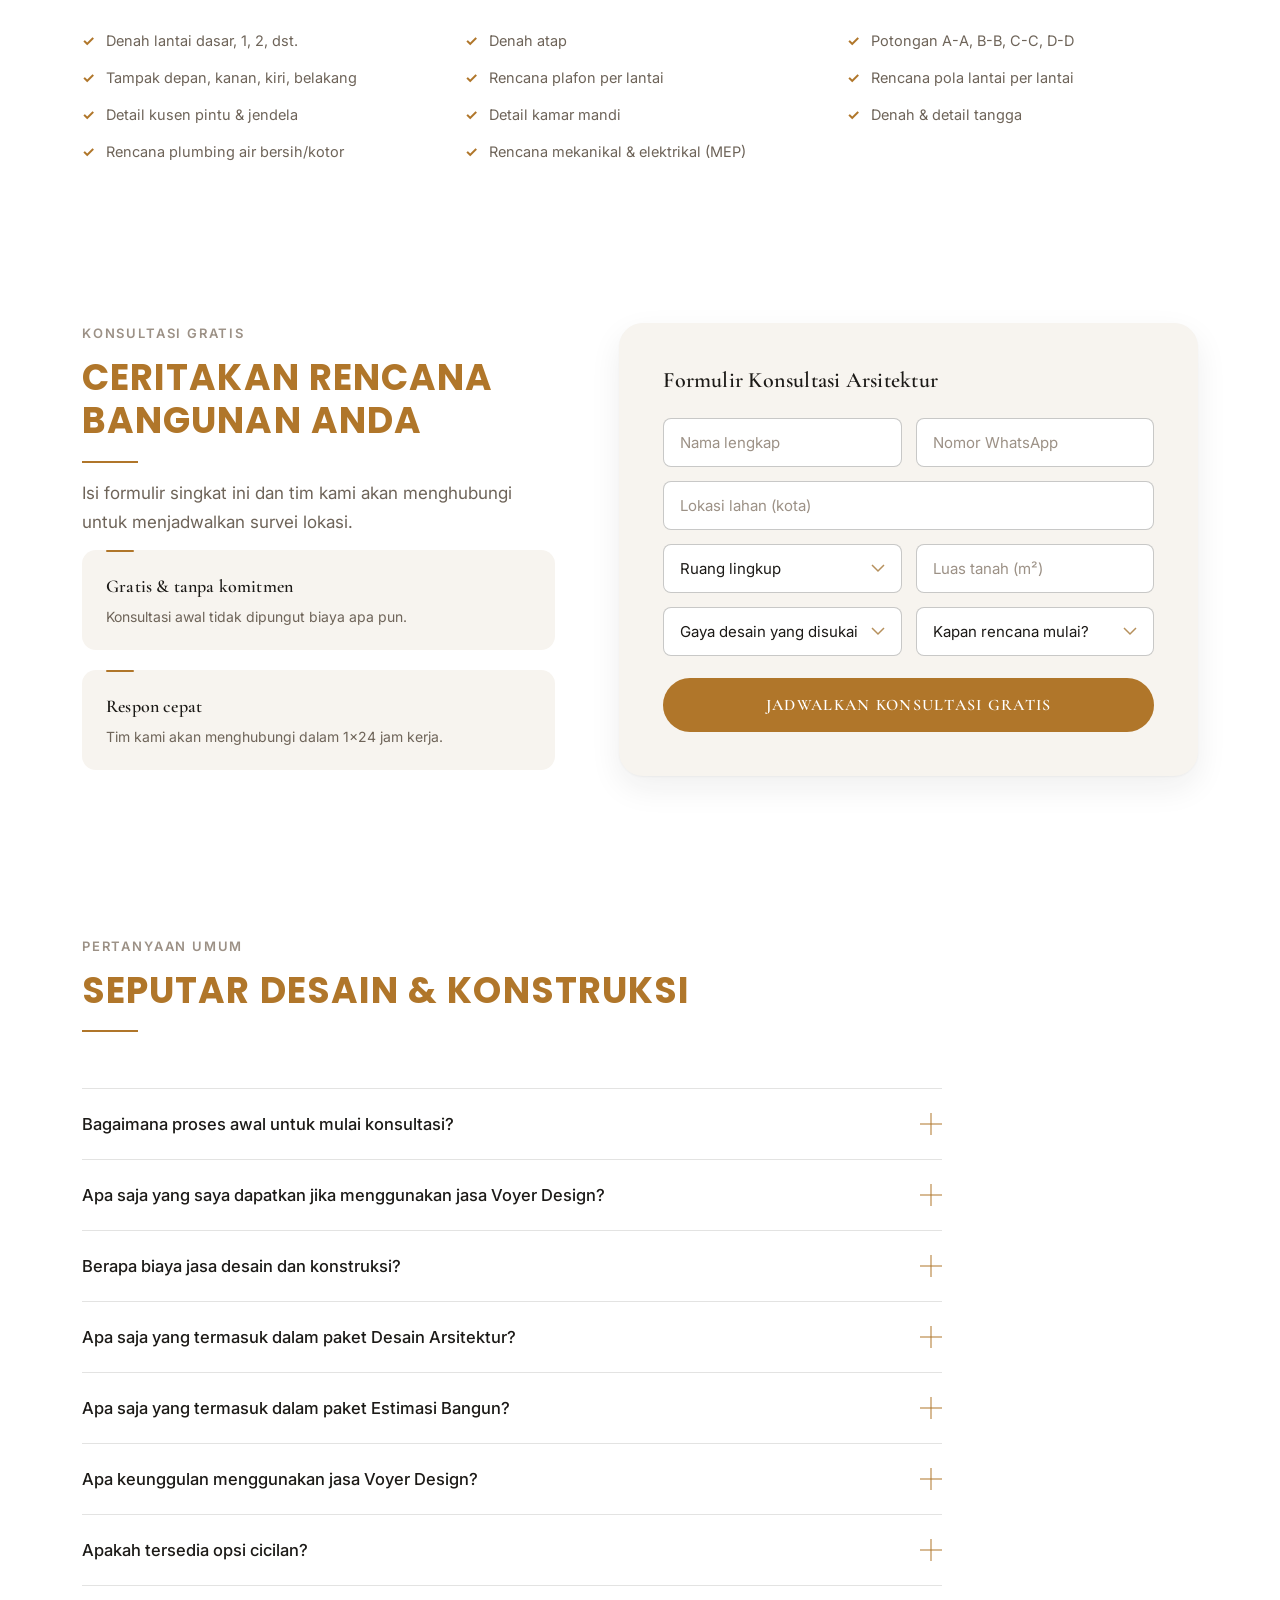
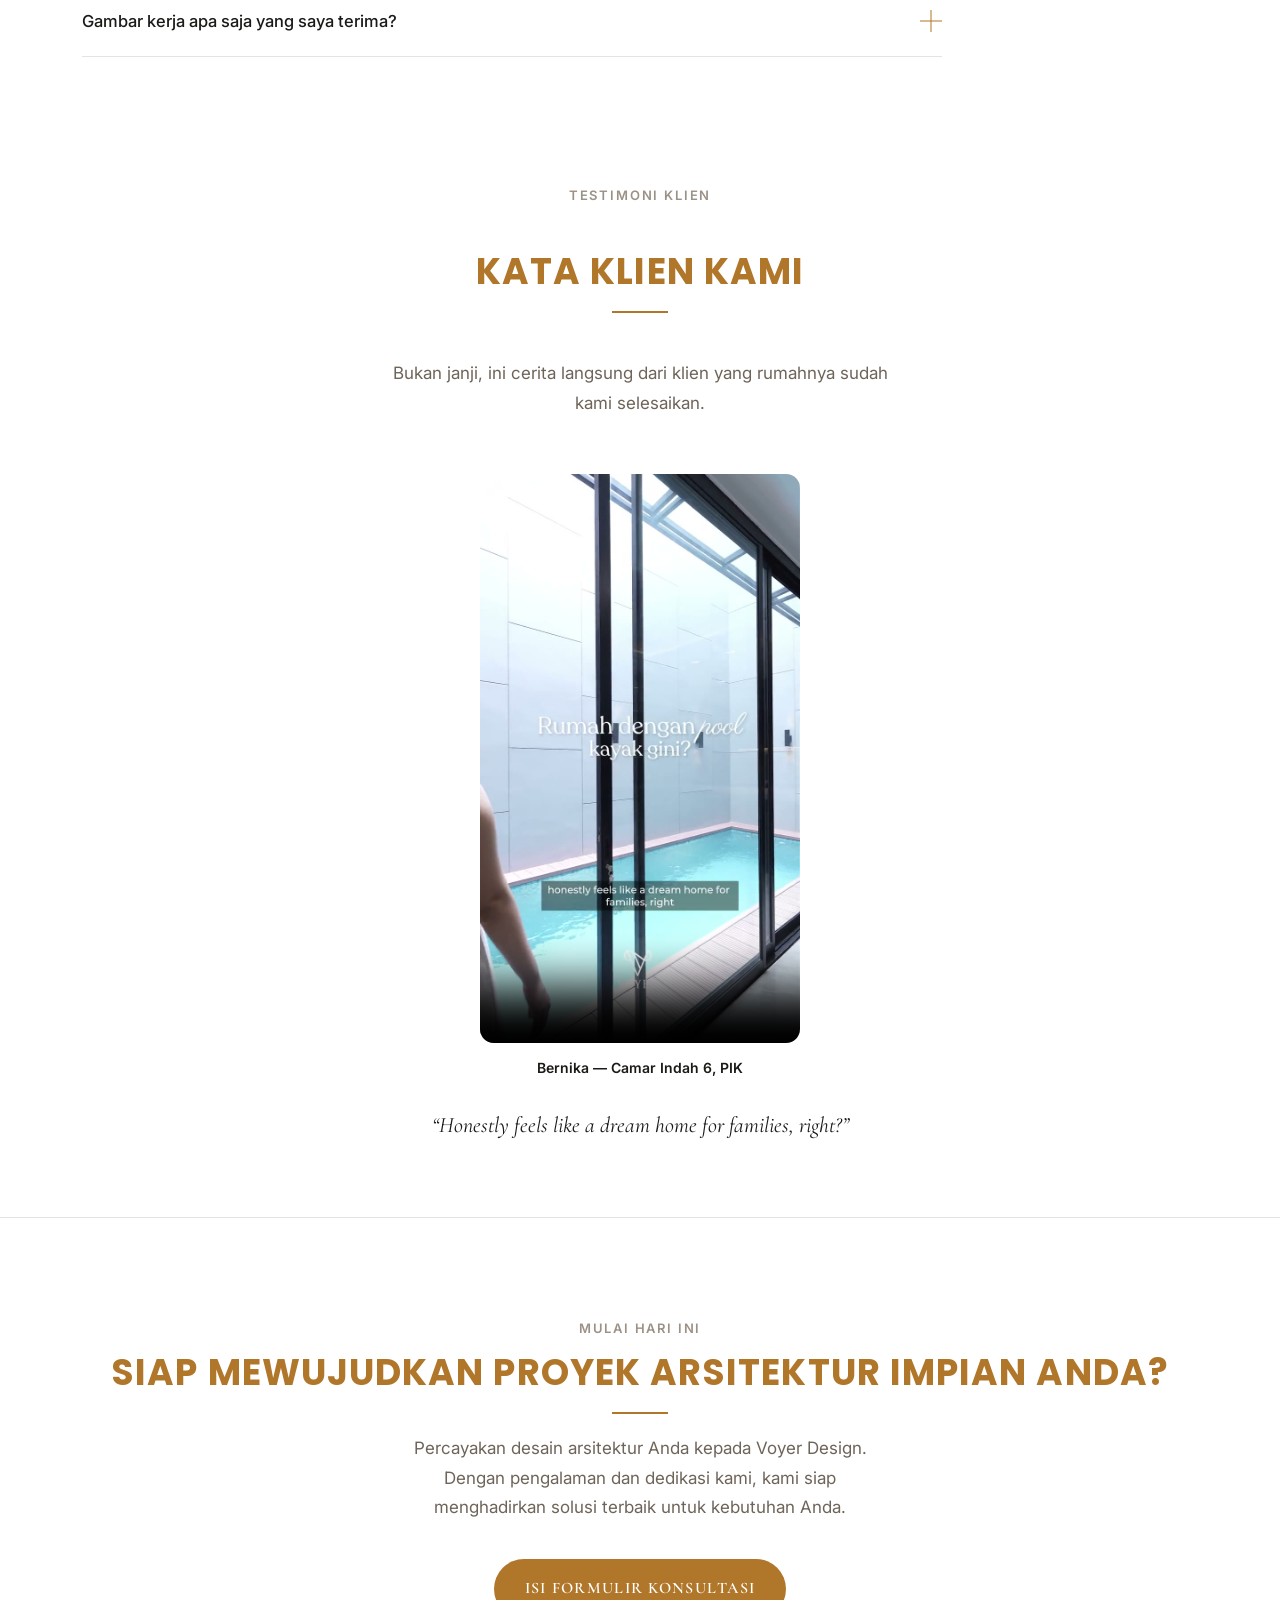
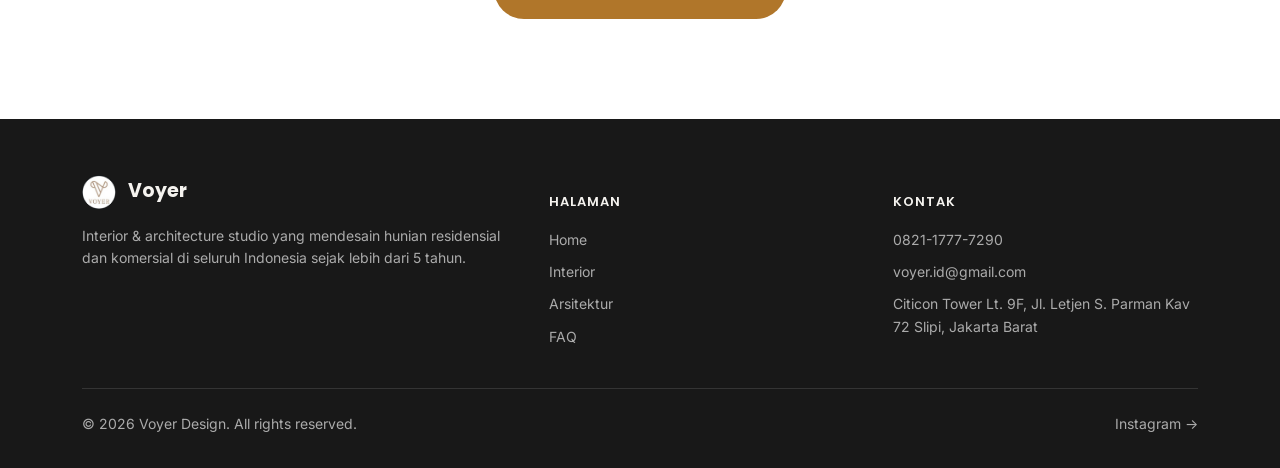
==== commit a0a62d4f: "new video testi" ====
--- a/arsitektur.html
+++ b/arsitektur.html
@@ -403,6 +403,26 @@
   </div>
 </section>
 
+<!-- ============ TESTIMONIAL ============ -->
+<section class="tight">
+  <div class="wrap">
+    <div class="section-head centered">
+      <span class="eyebrow">Testimoni Klien</span>
+      <h2>Kata klien kami</h2>
+      <p class="lead">Bukan janji, ini cerita langsung dari klien yang rumahnya sudah kami selesaikan.</p>
+    </div>
+    <div class="video-grid">
+      <div class="video-card featured">
+        <video controls preload="metadata" poster="assets/img/video-poster-testimoni.jpg" playsinline>
+          <source src="assets/videos/testimoni-camar-indah.mp4" type="video/mp4">
+        </video>
+        <span class="video-caption">Bernika &mdash; Camar Indah 6, PIK</span>
+      </div>
+    </div>
+    <p class="testimonial-quote">&ldquo;Honestly feels like a dream home for families, right?&rdquo;</p>
+  </div>
+</section>
+
 <!-- ============ FINAL CTA ============ -->
 <section class="cta-band">
   <div class="wrap">
--- a/css/style.css
+++ b/css/style.css
@@ -533,6 +533,13 @@
 
 .section-head .lead { margin-top: 14px; }
 
+.section-head.centered {
+  flex-direction: column;
+  align-items: center;
+  text-align: center;
+}
+.section-head.centered .lead { margin-left: auto; margin-right: auto; }
+
 @media (max-width: 720px) {
   .section-head { flex-direction: column; align-items: flex-start; }
 }
@@ -839,6 +846,26 @@
   color: var(--ink);
 }
 
+.video-card.featured { width: 320px; }
+
+.testimonial-quote {
+  font-family: var(--serif);
+  font-style: italic;
+  font-size: 22px;
+  color: var(--ink);
+  max-width: 560px;
+  margin: 28px auto 10px;
+  text-align: center;
+}
+
+.testimonial-name {
+  display: block;
+  text-align: center;
+  font-size: 14px;
+  font-weight: 600;
+  color: var(--ink-muted);
+}
+
 /* ---------- Gallery ---------- */
 
 .gallery-grid {
